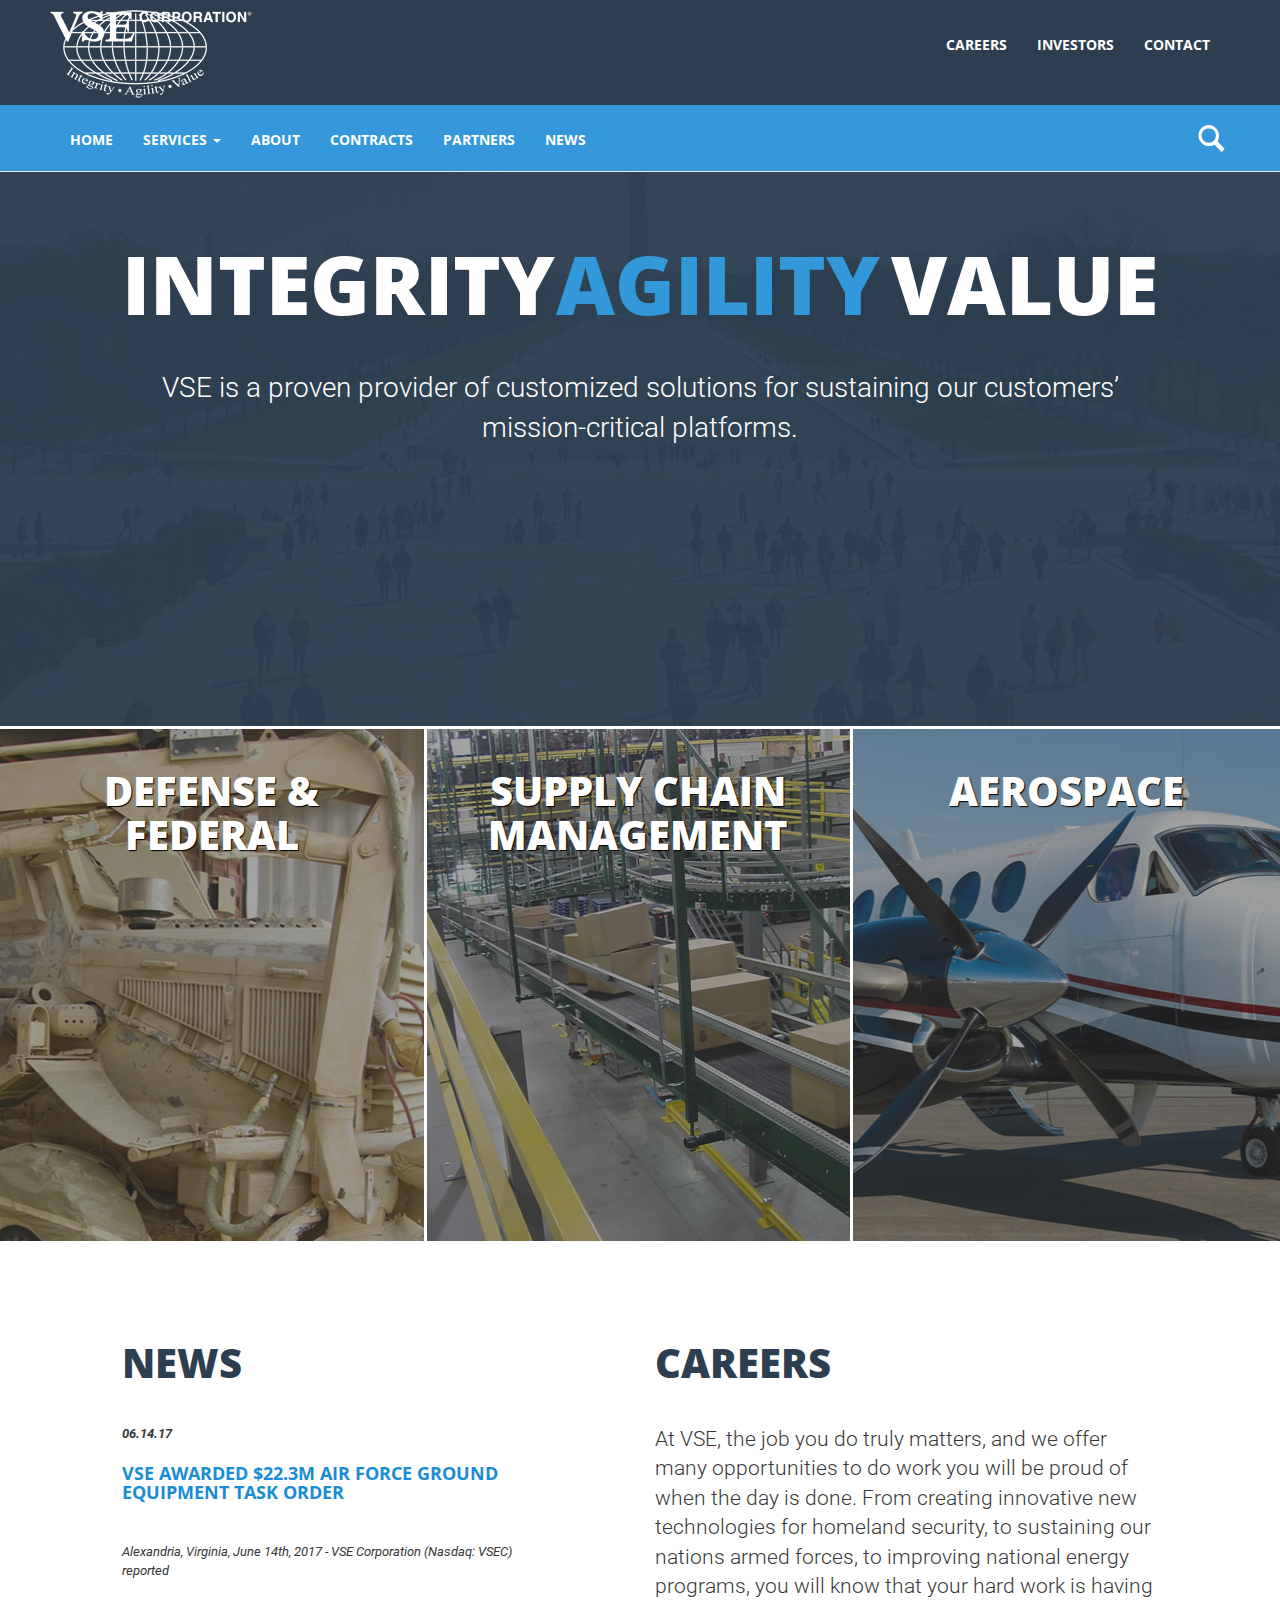
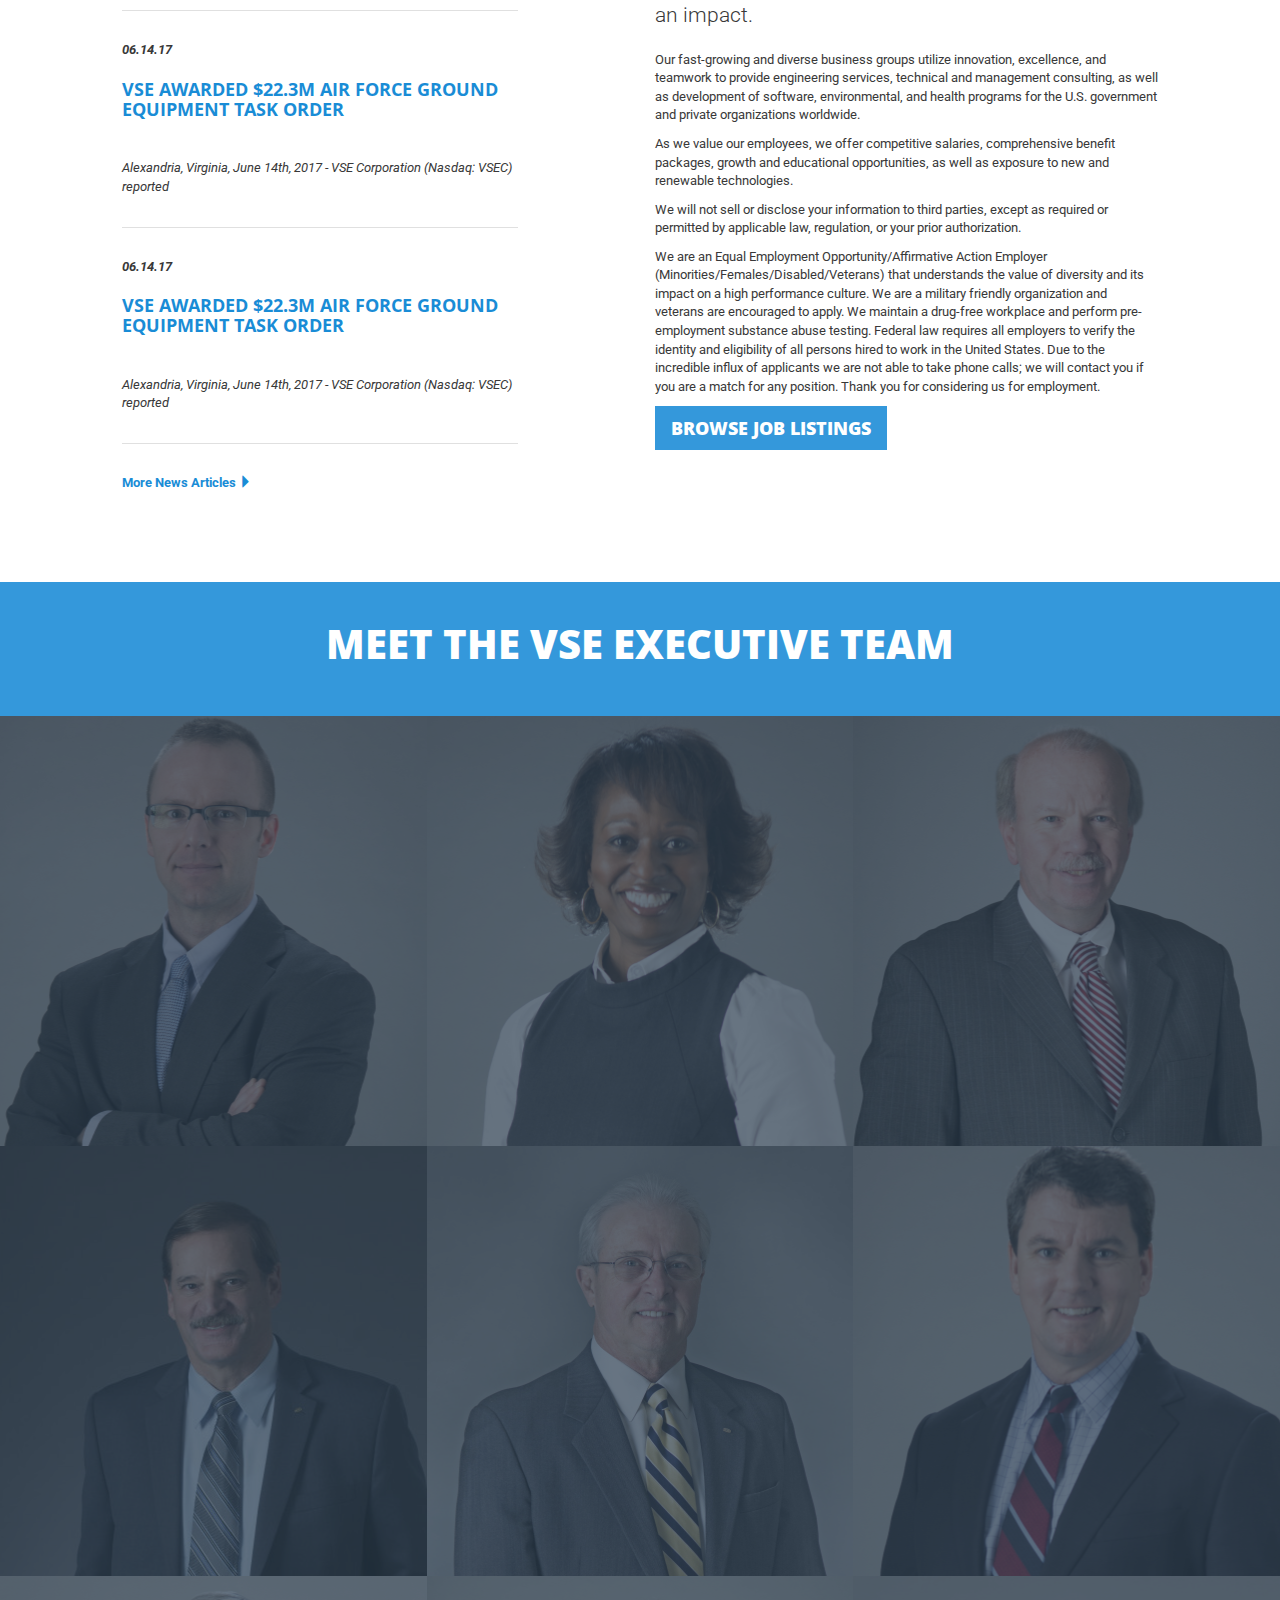
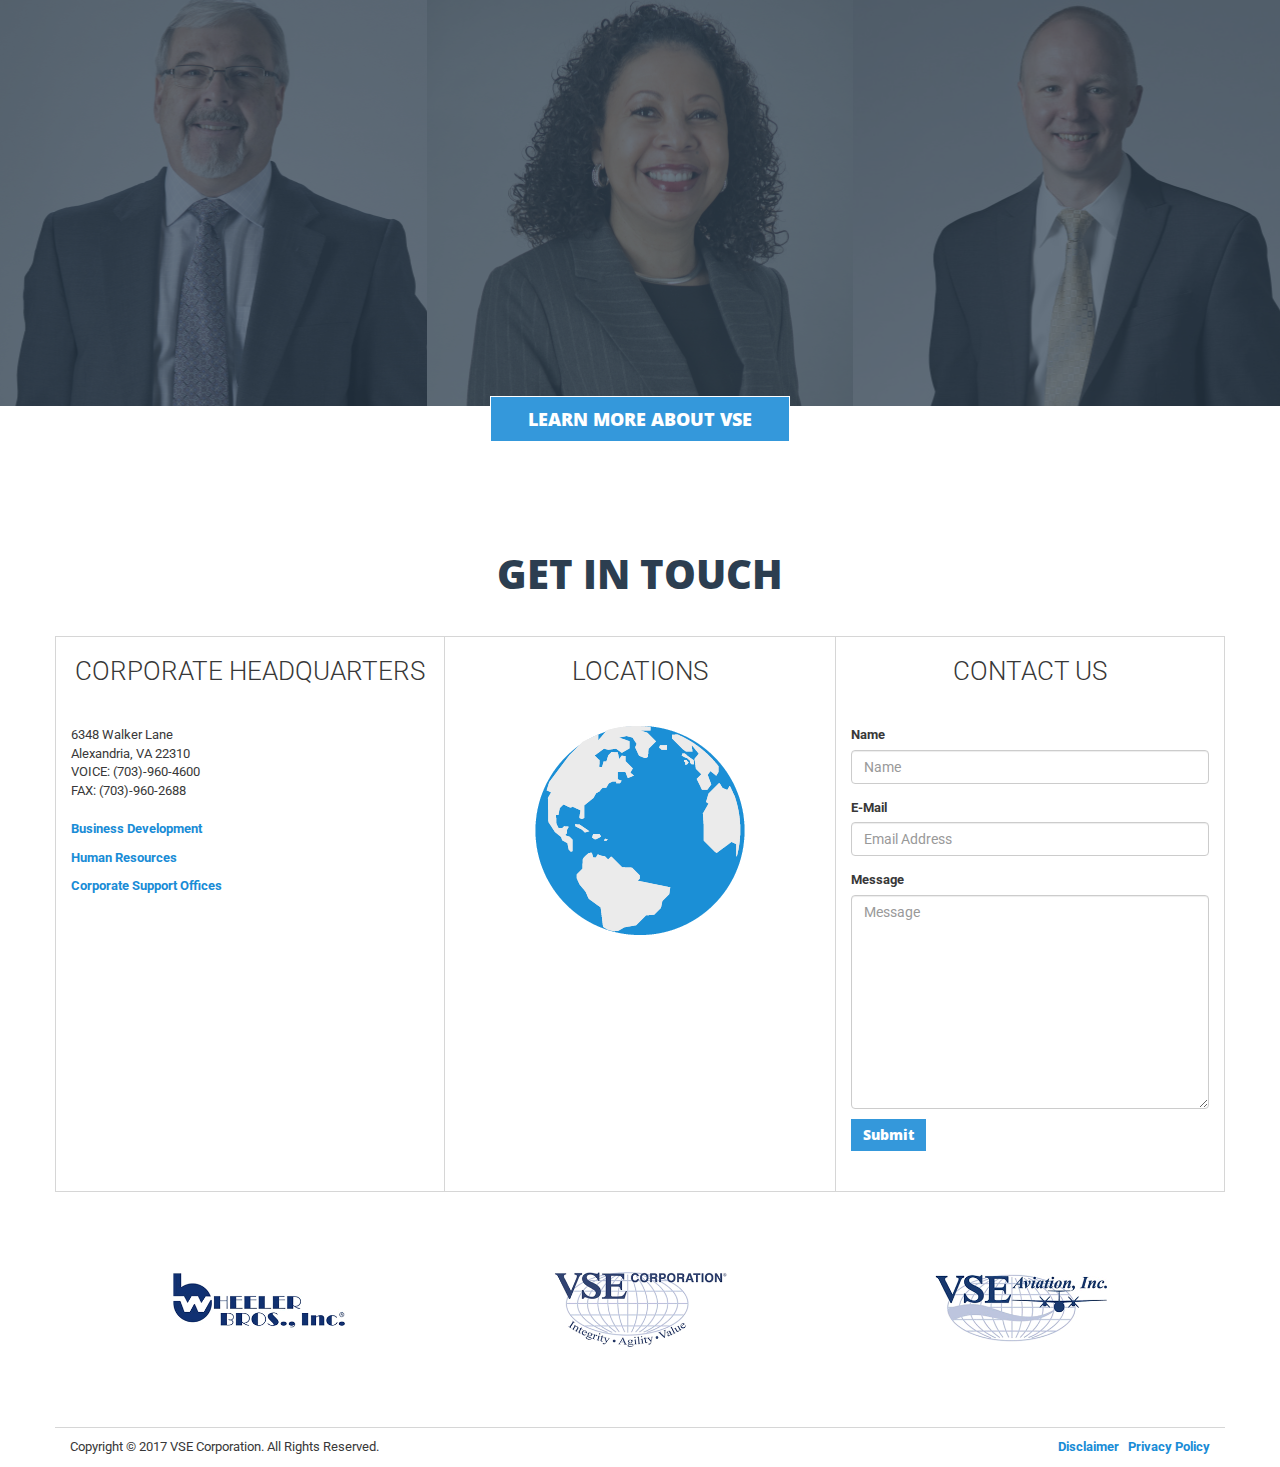
==== index.html @ 7068116d "initial commit" ====
<!DOCTYPE html>
<html lang="en">
<head>
<meta charset="utf-8">
<meta http-equiv="X-UA-Compatible" content="IE=edge">
<meta name="viewport" content="width=device-width, initial-scale=1">
<title>VSEcorp.com</title>
<link href="https://fonts.googleapis.com/css?family=Open+Sans:700,800|Roboto:300,400,400i,700" rel="stylesheet">

<!-- Bootstrap -->
<link rel="stylesheet" href="css/bootstrap.css">

<link rel="stylesheet" href="css/styles.css">
<link rel="stylesheet" href="css/cssanimate.css">
<!-- HTML5 shim and Respond.js for IE8 support of HTML5 elements and media queries -->
<!-- WARNING: Respond.js doesn't work if you view the page via file:// -->
<!--[if lt IE 9]>
      <script src="https://oss.maxcdn.com/html5shiv/3.7.2/html5shiv.min.js"></script>
      <script src="https://oss.maxcdn.com/respond/1.4.2/respond.min.js"></script>
    <![endif]-->
</head>
<body>
<!-- Fixed navbar -->
<nav class="navbar navbar-default navbar-fixed-top">
	<div class="container-fluid">
		
		<div class="navbar-header">
			<h1 class="hidden-sm hidden-md hidden-lg">VSE Corporation</h1>
			<button type="button" class="navbar-toggle collapsed" data-toggle="collapse" data-target="#navbar" aria-expanded="false" aria-controls="navbar"> <span class="sr-only">Toggle navigation</span> <span class="icon-bar"></span> <span class="icon-bar"></span> <span class="icon-bar"></span> </button>
		</div>
		
		<div id="navbar" class="navbar-collapse collapse">
			<div id="secondaryNav" class="hidden-xs">
				<a class="navbar-brand" href="#"><img src="images/vse-logo.png" alt="VSE"></a>
				<ul class="nav navbar-nav navbar-right">
					<li><a class="smoothScroll" href="#Careers">Careers</a></li>
					<li><a target="_blank" href="https://ir.vsecorp.com/">Investors</a></li>
					<li><a class="smoothScroll" href="#contactus">Contact</a></li>
				</ul>
			</div>
			<div id="mainNav">
				<div id="mainNavbar">
					<ul class="nav navbar-nav">
						<li class="active"><a href="index.html">Home</a></li>
						<li class="dropdown">
							<a href="#/" class="dropdown-toggle" data-toggle="dropdown" role="button" aria-haspopup="true" aria-expanded="false">Services 
							<span class="caret"></span></a>
							<ul class="dropdown-menu">
								<li><a href="defense-federal.html">Defense &amp; Federal</a></li>
								<li><a href="supply-chain-management.html">Supply Chain Management</a></li>
								<li><a href="aerospace.html">Aerospace</a></li>								
							</ul>
						</li>
						<li><a href="about.html">About</a></li>
						<li><a href="contracts.html">Contracts</a></li>
						<li><a href="partners.html">Partners</a></li>
						<li><a href="news.html">News</a></li>
						<li class="hidden-sm hidden-md hidden-lg"><a class="smoothScroll" href="#Careers">Careers</a></li>
						<li class="hidden-sm hidden-md hidden-lg"><a target="_blank" href="https://ir.vsecorp.com/">Investors</a></li>
						<li class="hidden-sm hidden-md hidden-lg"><a class="smoothScroll" href="#contactus">Contact</a></li>
					</ul>
					<div id="searchbox" class="searchContainer">						
						<form action="#" class="searchbox">
							<input id="tipue_search_input" autocomplete="off" type="search" placeholder="Search..." name="q" class="searchbox-input" onkeyup="buttonUp();" required>
							<input type="submit" class="searchbox-submit" value="GO">
							<span class="searchbox-icon">GO</span>
						</form>

					</div>
				</div>
			</div>
			
		</div>
		<!--/.nav-collapse --> 
	</div>
</nav>

<!-- HEADER -->
<header>
	<div class="jumbotron">
		<div class="container">
			<div class="row">
				<div class="col-xs-12">
					<h2 class="text-center">INTEGRITY <span>AGILITY</span> VALUE</h2>
					<p class="text-center">VSE is a proven provider of customized solutions for sustaining our customers&rsquo; mission-critical platforms.</p>
					<p>&nbsp;</p>					
					<video autoplay loop muted poster="images/site-bg-1.jpg" id="videoBackground">
						<source src="media/adobestock_113051440_video_hd_preview.mp4" type="video/mp4">
					</video>

				</div>
			</div>
		</div>
	</div>
	
</header>
<!-- / HEADER --> 

<!--  SECTION-1 -->
<div class="container-fluid" id="section-Services">
	<div class="row">
		<div class="col-md-4 servicesBox" id="box-FSG">
			<h3>Defense &amp; <br>Federal</h3>
			<p>Our Federal Services Group provides refurbishment services to extend and enhance the life of existing vehicles and equipment, fleet-wide ship and aircraft sustainment and maintenance, and other technical, management, engineering, logistics and foreign military sales services to the U.S. Navy and Marine Corps, U.S. Army and Army Reserve, U.S. Air Force, and other customers. Our subsidiaries, Akimeka LLC and Energetics Incorporated provide IT and management consulting services to Federal Civilian Agencies, such as the National Institutes of Health, Veterans Administration and the Department of Energy. </p>
			<p><a href="#">Defense &amp; Federal <span class="glyphicon glyphicon-triangle-right"></span></a></p>
		</div>
		<div class="col-md-4 servicesBox" id="box-SCM">
			<h3>Supply Chain <br>Management</h3>
			<p>Wheeler Bros., Inc. is a supply chain management company specializing in the design and distribution of fleet vehicle maintenance and defense components. WBI has distributed high quality vehicle parts to the U.S. Postal Service (USPS) and the Department of Defense for over 50 years. WBI's core expertise lies in sourcing, design, warehousing, tracking vehicle parts, as well as reverse engineering parts that are no longer supported by the original manufacturers. Wheeler Bros., Inc. is headquartered in Somerset, PA.</p>
			<p><a href="#">Supply Chain Management Services <span class="glyphicon glyphicon-triangle-right"></span></a></p>
		</div>
		<div class="col-md-4 servicesBox" id="box-Aero">
			<h3>Aerospace</h3>
			<p>VSE Aviation, Inc. specializes in maintenance, repair and overhaul (MRO) services and parts supply for corporate and regional jet aircraft engines and engine accessories.   Consisting of Prime Turbines (including both U.S. and Germany-based operations), CT Aerospace, Kansas Aviation and Air Parts &amp; Supply Co. (APSCO), the VSE Aviation companies expand VSE’s supply chain management and MRO capabilities to federal and commercial aviation markets.</p>
			<p><a href="#">Aerospace Services <span class="glyphicon glyphicon-triangle-right"></span></a></p>
		</div>
	</div>
</div>

<!--  /SECTION-1 -->

<!--  SECTION-2 -->
<div class="container-fluid" id="section-News">
	<div class="row">
		<div class="col-md-4 col-md-offset-1">
			<h2>News</h2>
			<article>
				<p><time>06.14.17</time></p>				
				<h4><a href="#">VSE Awarded $22.3M Air Force Ground Equipment Task Order</a></h4>
				<p>Alexandria, Virginia, June 14th, 2017 - VSE Corporation (Nasdaq: VSEC) reported</p>
			</article>
			<article>
				<p><time>06.14.17</time></p>				
				<h4><a href="#">VSE Awarded $22.3M Air Force Ground Equipment Task Order</a></h4>
				<p>Alexandria, Virginia, June 14th, 2017 - VSE Corporation (Nasdaq: VSEC) reported</p>
			</article>
			<article>
				<p><time>06.14.17</time></p>				
				<h4><a href="#">VSE Awarded $22.3M Air Force Ground Equipment Task Order</a></h4>
				<p>Alexandria, Virginia, June 14th, 2017 - VSE Corporation (Nasdaq: VSEC) reported</p>
			</article>
			<p><a href="">More News Articles <span class="glyphicon glyphicon-triangle-right"></span></a></p>
			
		</div>
		<div id="Careers" class="col-md-5 col-md-offset-1">
			<h2>Careers</h2>
			<p class="lead">At VSE, the job you do truly matters, and we offer many opportunities to do work you will be proud of when the day is done. From creating innovative new technologies for homeland security, to sustaining our nations armed forces, to improving national energy programs, you will know that your hard work is having an impact.</p>
			<p>Our fast-growing and diverse business groups utilize innovation, excellence, and teamwork to provide engineering services, technical and management consulting, as well as development of software, environmental, and health programs for the U.S. government and private organizations worldwide.</p>
			<p>As we value our employees, we offer competitive salaries, comprehensive benefit packages, growth and educational opportunities, as well as exposure to new and renewable technologies.</p>
			<p>We will not sell or disclose your information to third parties, except as required or permitted by applicable law, regulation, or your prior authorization.</p>
			<p>We are an Equal Employment Opportunity/Affirmative Action Employer (Minorities/Females/Disabled/Veterans) that understands the value of diversity and its impact on a high performance culture. We are a military friendly organization and veterans are encouraged to apply. We maintain a drug-free workplace and perform pre-employment substance abuse testing. Federal law requires all employers to verify the identity and eligibility of all persons hired to work in the United States. Due to the incredible influx of applicants we are not able to take phone calls; we will contact you if you are a match for any position. Thank you for considering us for employment.</p>
			<p><a href="https://vsecorp.hua.hrsmart.com/hr/ats/JobSearch/viewAll" target="_blank" class="btn btn-primary btn-lg">BROWSE JOB LISTINGS</a></p>
		</div>
	</div>
</div>
<!--  /SECTION-2 -->

<!--  SECTION-3 -->
<div id="section-Exec">
	<div class="row">
		<div class="col-xs-12">
			<h2>Meet the VSE Executive Team</h2>
		</div>
	</div>
	
	<div class="row no-gutters">
		<div class="col-sm-4 execBios" id="Wheeler">
			<div class="bioBlurb">
				<h3><a href="#" data-toggle="modal" data-target="#WheelerBio">Chad Wheeler <span class="glyphicon glyphicon-link" aria-hidden="true"></span></a></h3>
				<h4><a href="#" data-toggle="modal" data-target="#WheelerBio">President and COO, Wheeler Bros., Inc.</a></h4>
			</div>
		</div>
		<div class="col-sm-4 execBios" id="Douglas">
			<div class="bioBlurb">
				<h3><a href="#" data-toggle="modal" data-target="#DouglasBio">Crystal Douglas <span class="glyphicon glyphicon-link" aria-hidden="true"></span></a></h3>
				<h4><a href="#" data-toggle="modal" data-target="#DouglasBio">Vice President, Contracts and Procurement</a></h4>
			</div>
		</div>
		<div class="col-sm-4 execBios" id="Loftus">
			<div class="bioBlurb">
				<h3><a href="#" data-toggle="modal" data-target="#LoftusBio">Thomas Loftus <span class="glyphicon glyphicon-link" aria-hidden="true"></span></a></h3>
				<h4><a href="#" data-toggle="modal" data-target="#LoftusBio">Executive Vice President, CFO</a></h4>
			</div>
		</div>
	</div>
	
	<div class="row no-gutters">
		<div class="col-sm-4 execBios" id="Brown">
			<div class="bioBlurb">
				<h3><a href="#" data-toggle="modal" data-target="#BrownBio">JR Brown <span class="glyphicon glyphicon-link" aria-hidden="true"></span></a></h3>
				<h4><a href="#" data-toggle="modal" data-target="#BrownBio">President<br>Federal Services Group</a></h4>
			</div>
		</div>
		<div class="col-sm-4 execBios" id="Gauthier">
			<div class="bioBlurb">
				<h3><a href="#" data-toggle="modal" data-target="#GauthierBio">Maurice Gauthier <span class="glyphicon glyphicon-link" aria-hidden="true"></span></a></h3>
				<h4><a href="#" data-toggle="modal" data-target="#GauthierBio">CEO, President, COO <br>
				Board of Directors</a></h4>				
			</div>
		</div>
		<div class="col-sm-4 execBios" id="Kiernan">
			<div class="bioBlurb">
				<h3><a href="#" data-toggle="modal" data-target="#KiernanBio">Thomas Kiernan <span class="glyphicon glyphicon-link" aria-hidden="true"></span></a></h3>
				<h4><a href="#" data-toggle="modal" data-target="#KiernanBio">Vice President, General Counsel, <br>
				Corporate Secretary</a></h4>
			</div>
		</div>
	</div>
	
	<div class="row no-gutters">
		<div class="col-sm-4 execBios" id="Goffredi">
			<div class="bioBlurb">
				<h3><a href="#" data-toggle="modal" data-target="#GoffrediBio">Paul Goffredi <span class="glyphicon glyphicon-link" aria-hidden="true"></span></a></h3>
				<h4><a href="#" data-toggle="modal" data-target="#GoffrediBio">President and COO, VSE Aviation, Inc.</a></h4>
			</div>
		</div>
		<div class="col-sm-4 execBios" id="Bailey">
			<div class="bioBlurb">
				<h3><a href="#" data-toggle="modal" data-target="#BaileyBio">Tina Bailey <span class="glyphicon glyphicon-link" aria-hidden="true"></span></a></h3>
				<h4><a href="#" data-toggle="modal" data-target="#BaileyBio">Vice President, Human Resources</a></h4>
			</div>
		</div>
		<div class="col-sm-4 execBios" id="Mullenix">
			<div class="bioBlurb">
				<h3><a href="#" data-toggle="modal" data-target="#MullenixBio">Matthew Mullenix <span class="glyphicon glyphicon-link" aria-hidden="true"></span></a></h3>
				<h4><a href="#" data-toggle="modal" data-target="#MullenixBio">Chief Information Officer</a></h4>
			</div>
		</div>
	</div>
	

				<div class="modal fade" id="GauthierBio" tabindex="-1" role="dialog" aria-labelledby="GauthierBio" aria-hidden="true">
				  <div class="modal-dialog modal-lg">
					<div class="modal-content">
					  <div class="modal-header">
						<button type="button" class="close" data-dismiss="modal" aria-hidden="true">&times;</button>
						<h3>Maurice Gauthier</h3>
						<h4>CEO, President, COO <br>Board of Directors</h4>	
					  </div>
					  <div class="modal-body">
						<div class="pull-right"><img src="images/bios/gauthier-full.jpg" alt="Maurice Gauthier bio photo"></div>
						<p class="">Mr. Gauthier was appointed Chief Executive Officer, President and  Chief Operating Officer of VSE Corporation in April of 2008 and was appointed  to the Board of Directors in February of 2009. &nbsp;Upon retirement from nearly three decades of  naval service, Mr. Gauthier joined VSE in October 1997, as Vice President and  Chief Technology Officer and as our Director of Strategic Planning and Business  Development before joining the Nichols Research Corporation Navy Group as its  President in February, 1999. &nbsp;With the  acquisition of Nichols Research Corporation by Computer Sciences Corporation  (CSC) in 1999, Mr. Gauthier served in multiple roles at CSC, rising to Vice  President and General Manager of CSC’s Navy and Marine Corps Business  Unit.</p>
						<p class="">Mr. Gauthier is a graduate of the U.S. Naval Academy and the Naval  Postgraduate School.&nbsp; He is also a graduate  of the Defense Acquisition University’s Defense Systems Management College as  well as the Advanced Executive Program and the International Marketing Program  of the Kellogg Graduate School of Management at Northwestern University. </p>
						<p class="">He has served on the Boards of the World Affairs Council and the  USO.&nbsp; He is currently serving on the  Board of the National Defense Industrial Association, the Naval Historical  Foundation, and the Yellow Ribbon Fund, where he serves as the Vice Chairman.</p>
						
					  </div>
					  <div class="modal-footer">
						<button type="button" class="btn btn-default" data-dismiss="modal">Close</button>						
					  </div>
					</div>
				  </div>
				</div>
				
				<div class="modal fade" id="WheelerBio" tabindex="-1" role="dialog" aria-labelledby="WheelerBio" aria-hidden="true">
				  <div class="modal-dialog modal-lg">
					<div class="modal-content">
					  <div class="modal-header">
						<button type="button" class="close" data-dismiss="modal" aria-hidden="true">&times;</button>
						<h3>Chad Wheeler </h3>
						<h4>President and COO, Wheeler Bros., Inc.</h4>	
					  </div>
					  <div class="modal-body">
						<div class="pull-right"><img src="images/bios/wheeler-full.jpg" alt="Chad Wheeler bio photo"></div>
						<p>Chad Wheeler was appointed President and COO of Wheeler Bros., Inc., in July 2013. He is involved in the executive management of day-to-day operations, government contract administration, new business development, supply chain initiatives and facilities management. He serves as a member of the operational board for Wheeler Bros., Inc., and has played an active role at WBI since 1991.</p>
						<p>Previously, Mr. Wheeler assumed various roles at WBI, including Senior Vice President of Operations, Senior Vice President of Sales and Marketing, and Marketing and Sales Manager. While serving as Marketing and Sales Manager, Mr. Wheeler coordinated implementation of WBI’s MIP (Managed Inventory Program) which is used at over 275 United States Postal Service Vehicle Maintenance Facilities throughout the country. Mr. Wheeler graduated summa cum laude from Indiana University of Pennsylvania in 1998 with a degree in Marketing.</p>						
					  </div>
					  <div class="modal-footer">
						<button type="button" class="btn btn-default" data-dismiss="modal">Close</button>						
					  </div>
					</div>
				  </div>
				</div>
				
				<div class="modal fade" id="DouglasBio" tabindex="-1" role="dialog" aria-labelledby="DouglasBio" aria-hidden="true">
				  <div class="modal-dialog modal-lg">
					<div class="modal-content">
					  <div class="modal-header">
						<button type="button" class="close" data-dismiss="modal" aria-hidden="true">&times;</button>
						<h3>Crystal Douglas</h3>
						<h4>Vice President, Contracts and Procurement</h4>	
					  </div>
					  <div class="modal-body">
						<div class="pull-right"><img src="images/bios/douglas-full.jpg" alt="Crystal Douglas bio photo"></div>
						<p>Crystal Douglas was appointed Vice President of Contracts on December 1, 2008 and is responsible for the oversight of the contracts and procurement departments for VSE Corporation.</p>
						<p>Prior to joining VSE, Ms. Douglas served as Director of Contracts for CSC’s North American Public Sector, Defense Division (Navy/Marine Corps). Her roles and responsibilities included providing leadership and guidance for the contracts/subcontracts organization of the East/West Coast Navy business operations. Upon joining the CSC staff in 1994, she served as a senior contracts administrator and was subsequently promoted to contracts manager in support of the U.S. Air Force. Prior to assuming her last position at CSC in January 2008, Ms. Douglas was the senior contracts manager. During her tenure at CSC, she spearheaded multi-million dollar contracts and negotiations in all areas of acquisition management. Ms. Douglas was also instrumental in strategizing and executing long standing, excessive debt collection.</p>
						<p>Ms. Douglas attended George Mason University and graduated in 1986 with a BS in Public Administration. Upon graduation she was hired as a contracts administrator for Dynamic Concepts (Washington, DC); and from 1988-1994 she worked for ICF Kaiser International (Fairfax, VA). In 2014, Ms. Douglas received a Procurement and Contracts Management Graduate Certification from the University of Virginia School of Continuing and Professional Studies.</p>
					  </div>
					  <div class="modal-footer">
						<button type="button" class="btn btn-default" data-dismiss="modal">Close</button>						
					  </div>
					</div>
				  </div>
				</div>
				
				<div class="modal fade" id="LoftusBio" tabindex="-1" role="dialog" aria-labelledby="LoftusBio" aria-hidden="true">
				  <div class="modal-dialog modal-lg">
					<div class="modal-content">
					  <div class="modal-header">
						<button type="button" class="close" data-dismiss="modal" aria-hidden="true">&times;</button>
						<h3>Thomas Loftus</h3>
						<h4>Executive Vice President, CFO</h4>	
					  </div>
					  <div class="modal-body">
						<div class="pull-right"><img src="images/bios/loftus-full.jpg" alt="Thomas Loftus bio photo"></div>
						<p>Tom Loftus is the Chief Financial Officer/Principal Accounting Officer of VSE Corporation. He has been in this position since March, 2002. He manages the entire accounting operation for the consolidated corporation. This involves managing the many daily tasks necessary to support the corporation as well as managing the numerous external compliance and audit functions involved in a government contractor that is a public company. Mr. Loftus has been with VSE since 1978 and has held various job descriptions over the years in the Finance and Accounting Department including Comptroller and Corporate Tax Director, a function he continues to perform.</p>
						<p>Mr. Loftus is a licensed CPA in the State of Virginia and has a Master of Business Administration (MBA) from George Washington University. He has nearly three decades of finance and accounting experience. He is a member of the National Society of Tax Professionals and a member of the Maryland Society of Accountants.</p>
					  </div>
					  <div class="modal-footer">
						<button type="button" class="btn btn-default" data-dismiss="modal">Close</button>						
					  </div>
					</div>
				  </div>
				</div>
				
				<div class="modal fade" id="GoffrediBio" tabindex="-1" role="dialog" aria-labelledby="GoffrediBio" aria-hidden="true">
				  <div class="modal-dialog modal-lg">
					<div class="modal-content">
					  <div class="modal-header">
						<button type="button" class="close" data-dismiss="modal" aria-hidden="true">&times;</button>
						<h3>Paul Goffredi</h3>
						<h4>President and COO, VSE Aviation, Inc.</h4>	
					  </div>
					  <div class="modal-body">
						<div class="pull-right"><img src="images/bios/goffredi-full.jpg" alt="Paul Goffredi bio photo"></div>
						<p>Paul Goffredi is the President and COO of VSE Aviation, Inc., which includes Prime Turbines (including both U.S. and Germany-based operations), CT Aerospace, Kansas Aviation and Air Parts &amp; Supply Co. Mr. Goffredi has held leadership positions in the aviation industry for nearly three decades. His focus has been on business development, strategic OEM and major customer relations, supply chain management, engine and material acquisition, and operational excellence and improvement.</p>
						<p>Prior to joining the VSE team, Mr. Goffredi served as Chief Operating Officer for Killick Aerospace, and 13 years with BBA Aviation as Program Director for all Honeywell Engine Programs. Mr. Goffredi received a degree in Business Administration from Mesa State College (Colorado) in 1980 and holds an MBA in Marketing and Finance from The University of St. Thomas (Texas).</p>
					  </div>
					  <div class="modal-footer">
						<button type="button" class="btn btn-default" data-dismiss="modal">Close</button>						
					  </div>
					</div>
				  </div>
				</div>
				
				<div class="modal fade" id="BaileyBio" tabindex="-1" role="dialog" aria-labelledby="BaileyBio" aria-hidden="true">
				  <div class="modal-dialog modal-lg">
					<div class="modal-content">
					  <div class="modal-header">
						<button type="button" class="close" data-dismiss="modal" aria-hidden="true">&times;</button>
						<h3>Tina Bailey</h3>
						<h4>Vice President, Human Resources</h4>	
					  </div>
					  <div class="modal-body">
						<div class="pull-right"><img src="images/bios/bailey-full.jpg" alt="Tina Bailey bio photo"></div>
						<p>Tina Bailey became Vice President of Human Resources at VSE Corporation in 2010. She specializes in addressing employee-related issues and ensuring human resources objectives are aligned with revenue and profit goals. She conducts risk analysis’ to determine both the tangible and intangible implications of enterprise-wide decisions, as well as leading company-wide human resources initiatives to utilize best practices and maintain a competitive advantage on workforce matters.</p>
						<p>Prior to joining the VSE team, Ms. Bailey’s career highlights include serving as a human resources consultant for Aetna Casualty and Surety Company; as well as holding the position of VP of Administration, Director of Human Resources for the Science Application International Corporation (SAIC). Ms. Bailey earned a Masters Degree from Marymount University, Virginia (1997). She also holds a Bachelors Degree from Virginia Commonwealth University, Richmond.</p>
					  </div>
					  <div class="modal-footer">
						<button type="button" class="btn btn-default" data-dismiss="modal">Close</button>						
					  </div>
					</div>
				  </div>
				</div>
				
				<div class="modal fade" id="KiernanBio" tabindex="-1" role="dialog" aria-labelledby="KiernanBio" aria-hidden="true">
				  <div class="modal-dialog modal-lg">
					<div class="modal-content">
					  <div class="modal-header">
						<button type="button" class="close" data-dismiss="modal" aria-hidden="true">&times;</button>
						<h3>Thomas Kiernan</h3>
						<h4>Vice President, General Counsel, Corporate Secretary</h4>	
					  </div>
					  <div class="modal-body">
						<div class="pull-right"><img src="images/bios/kiernan-full.jpg" alt="Thomas Kiernan bio photo"></div>
						<p>Mr. Kiernan, Esq., was appointed Vice President and General Counsel on November 17, 2008, and subsequently appointed Secretary on February 27, 2009. He is the first General Counsel for VSE and is responsible for VSE legal affairs and corporate compliance.</p>
						<p>Prior to joining VSE, Mr. Kiernan served as Vice President, General Counsel, and Secretary for Intelsat General Corporation (2003-2008), a subsidiary of Intelsat, Ltd., serving Government and commercial customers, where he was responsible for managing legal and regulatory compliance and directing the Administration support group, including human resources, security, and contracts. Prior to joining Intelsat General Corporation, Mr. Kiernan served as a member of the Intelsat, Ltd., Office of General Counsel (2000-2003).</p>
						<p>Prior to joining Intelsat, Mr. Kiernan served as corporate counsel for SRA Life Sciences (1994-2000).</p>
						<p>Mr. Kiernan is a graduate of Virginia Tech (B.A., Political Science, 1990) and George Mason University School of Law (J.D., 1994). He is a member of the Virginia State Bar and an active member of the Alexandria, VA community.</p>
					  </div>
					  <div class="modal-footer">
						<button type="button" class="btn btn-default" data-dismiss="modal">Close</button>						
					  </div>
					</div>
				  </div>
				</div>
				
				<div class="modal fade" id="BrownBio" tabindex="-1" role="dialog" aria-labelledby="BrownBio" aria-hidden="true">
				  <div class="modal-dialog modal-lg">
					<div class="modal-content">
					  <div class="modal-header">
						<button type="button" class="close" data-dismiss="modal" aria-hidden="true">&times;</button>
						<h3>JR Brown</h3>
						<h4>President, Federal Services Group</h4>	
					  </div>
					  <div class="modal-body">
						<div class="pull-right"><img src="images/bios/brown-full.jpg" alt="JR Brown bio photo"></div>
						<p>Joseph "JR" Brown is the President of the Federal Services Group, which includes VSE’s Global Maritime Services, Global Land Service, Energetics Incorporated, and Akimeka, LLC. Mr. Brown brings over 20 years of experience as a program and business unit manager at VSE. Mr. Brown’s team specializes in refurbishment services to extend and enhance the life of existing vehicles and equipment, fleet-wide ship and aircraft support, aircraft sustainment and maintenance, foreign military sales and other technical, management, engineering, logistics, maintenance, configuration management, prototyping, technology, field support services, and IT, energy and management consulting services to the U.S. Navy and Marine Corps, U.S. Army and Army Reserve, U.S. Air Force, and other U.S. civilian agencies and foreign military customers.</p>
						<p>Mr. Brown is a recognized and well regarded leader in our foreign military sales support of the U.S. Navy, managing many of our successful ship transfers and related support services. Prior to joining VSE in 1996, Mr. Brown served 20 years active duty in the U.S. Navy. He earned a Bachelor of Business Administration from University of Maryland University College and an Associate of Science in Mechanical Engineering from the University of Tennessee at Knoxville.</p>
					  </div>
					  <div class="modal-footer">
						<button type="button" class="btn btn-default" data-dismiss="modal">Close</button>						
					  </div>
					</div>
				  </div>
				</div>
				
				<div class="modal fade" id="MullenixBio" tabindex="-1" role="dialog" aria-labelledby="MullenixBio" aria-hidden="true">
				  <div class="modal-dialog modal-lg">
					<div class="modal-content">
					  <div class="modal-header">
						<button type="button" class="close" data-dismiss="modal" aria-hidden="true">&times;</button>
						<h3>Matthew Mullenix</h3>
						<h4>Chief Information Officer</h4>	
					  </div>
					  <div class="modal-body">
						<div class="pull-right"><img src="images/bios/mullenix-full.jpg" alt="Matthew Mullenix bio photo"></div>
						<p>Matthew "Matt" Mullenix was appointed VSE’s Chief Information Officer (CIO) in August 2015 and is responsible for leading VSE’s corporate-wide technology strategy and IT operations management. Mr. Mullenix also serves as the CIO for VSE subsidiary, Akimeka, LLC, and is the Managing Director for the VSE Information Technology Services Department.</p>
						<p>Prior to joining Akimeka in 2005, Mr. Mullenix worked in the System Engineers group at the Maui High Performance Computing Center. His IT background includes extensive experience in Networking, Storage, Server, Visualization, and High Performance Computing (HPC) technologies. Mr. Mullenix is a graduate of Devry University, and holds a Bachelor of Science in Technical Management.</p>
					  </div>
					  <div class="modal-footer">
						<button type="button" class="btn btn-default" data-dismiss="modal">Close</button>						
					  </div>
					</div>
				  </div>
				</div>

	<a href="" class="btn btn-primary btn-lg btnLearnMore">LEARN MORE ABOUT VSE</a>	
</div>
<!--  /SECTION-3 -->

<!-- FOOTER -->
<div class="container" id="contactus">
	<div class="row">
		<div class="col-xs-12">
			<h2 class="text-center">Get In Touch</h2>
		</div>
	</div>
	
	<div class="row" id="contactWrap">
		<div class="col-sm-4">
			<h3 class="text-center">Corporate Headquarters</h3>
			<address>
			6348 Walker Lane<br>
			Alexandria, VA 22310<br>
			VOICE: (703)-960-4600<br>
			FAX: (703)-960-2688<br>
			</address>
			<p><a href="#/" id="bizDevLink">Business Development</a></p>
			<p><a href="#/" id="hrLink">Human Resources</a></p>
			<p><a href="#/" id="csoLink">Corporate Support Offices</a></p>
			
		</div>
		<div class="col-sm-4">
			<div id="location">
				<h3 class="text-center">Locations</h3>
				<p class="text-center">
					<a href="#/" id="locationsLink"><img src="images/earth_bg.png"></a></p>
			</div>
			<!--
			<div id="humanResources" class="contactInfo">
				<h4>Human Resources</h4>
				<p><em>Including employment verification</em><br>
				Information: 703-329-4353<br>
				Toll-free: 1-888-873-8972</p>
			</div>
			<div id="corpSupportOffice" class="contactInfo">
				<h4>Executive Vice President, Chief Financial Officer</h4>
				<p>Thomas R. Loftus: 703-329-4263</p>

				<h4>Vice President, Contracts and Procurement</h4>
				<p>Crystal Douglas: 703-329-4717</p>

				<h4>Vice President, Facilities Management </h4>
				<p>H. Eugene Hosier: 703-329-4246</p>

				<h4>Vice President, General Counsel, and Corporate Secretary </h4>
				<p>Thomas M. Kiernan: 703-329-4721</p>

				<h4>Vice President, Health, Environmental, and Safety</h4>
				<p>Robert W. Rouzer: 703-329-3240</p>

				<h4>Vice President, Quality Systems Management </h4>
				<p>Robert W. Rouzer: 703-329-3240</p>

				<h4>Chief Information Officer</h4>
				<p>Matthew Mullenix: 703-329-2646</p>

				<h4>Investor Relations</h4>
				<p>Christine Kaineg: 703-329-3263</p>

				<h4>Security Officer</h4>
				<p>Paul W. Duncan: 703-329-4241</p>
				
			</div>
			-->
		</div>
		<div class="col-sm-4">
			<h3 class="text-center">Contact Us</h3>

			
			<form role="form" class="jotform-form" action="https://submit.jotform.us/submit/73235979142160/" method="post" name="form_73235979142160" id="73235979142160" accept-charset="utf-8">
			<input type="hidden" name="formID" value="73235979142160" />
				<div class="form-group jf-required" data-type="control_textbox" id="id_8">
					<label id="label_8" for="input_8">Name</label>
					<div id="cid_8" class="form-input-wide jf-required">
						<input type="text" id="input_8" name="q8_fullName" data-type="input-textbox" class="form-control form-textbox validate[required]" size="25" value="" placeholder="Name" data-component="textbox" required="" />
					</div>
					
				</div>
				
				<div class="form-group jf-required" data-type="control_email" id="id_7">
					<label id="label_7" for="input_7">E-Mail</label>
					<div id="cid_7" class="form-input-wide jf-required">
						<input type="email" id="input_7" name="q7_email" class="form-control form-textbox validate[required, Email]" size="25" value="" placeholder="Email Address" data-component="email" required="" />
					</div>
				</div>
				
				<div class="form-groupne jf-required"" data-type="control_textarea" id="id_4">
					<label id="label_4" for="input_4">Message</label>
					<div id="cid_4" class="form-input-wide jf-required">
						<textarea id="input_4" class="form-control form-textarea validate[required]" name="q4_message4" cols="100" rows="10" data-component="textarea" placeholder="Message" required=""></textarea>
					</div>
				</div>
				
				<!-- <button type="submit" id="feedbackSubmit" class="btn btn-primary btn-md" style=" margin-top: 10px;"> Submit</button> -->
				<button id="input_2" type="submit" class="form-submit-button form-submit-button-none btn btn-primary btn-md" data-component="button" style=" margin-top: 10px;">Submit</button>
				
				<div style="display:none">Should be Empty:<input type="text" name="website" value="" /></div>
			</form>			

			<!-- END CONTACT FORM --> 
		</div>
	</div>
	<div class="row logos">
		<div class="col-sm-4"><img src="images/wheeler-bros-logo.png" alt="Wheeler Bros., Inc. Logo"></div>
		<div class="col-sm-4"><img src="images/vse-logo-blue.png" alt="VSE logo"></div>
		<div class="col-sm-4"><img src="images/vse-aviation-logo.png" alt="VSE Aviation logo"></div>
	</div>
	
</div>

<div id="BizDevWrapper" class="sidenav">
  
  <button type="button" class="close">&times;</button>
	<div id="bizDev" class="contactInfo">
		<h3>Business Development</h3>
		<h4>Director of Marketing and Business Development</h4>
		<p>Dana Katalinas: 703-329-4237</p>
		<h4>Small Business Partnership</h4>
		<p>Christine Kaineg: 703-329-3263</p>
		<h4>Wheeler Bros., Inc.</h4>				
		<p>Dee Kiel: 800-842-7285</p>
		<h4>Federal Services Group </h4>
		<p>Jim Coritz: 703-329-4340<br>	Don Babcock: 703-329-4254</p>
		<h4>Energetics Incorporated </h4>
		<p>Tom Perrot: 410-423-6557</p>				
		<h4>Akimeka</h4>
		<p>Scott Gabriel: 407-475-3806 | Cell: 321-662-0502</p>
	</div>
</div>
<div id="HRWrapper" class="sidenav">
  
  <button type="button" class="close">&times;</button>
	<div id="HRPanel" class="contactInfo">
		<h3>Human Resources</h3>
		<p><em>Including employment verification</em></p>
		<p>Information: 703-329-4353<br>
		Toll-free: 1-888-873-8972</p>
	</div>
</div>

<div id="CSOWrapper" class="sidenav">
  
  <button type="button" class="close">&times;</button>
	<div id="CSOPanel" class="contactInfo">
		<h3>Corporate Support Offices</h3>
		<h4>Executive Vice President, Chief Financial Officer </h4>
		<p>Thomas R. Loftus: 703-329-4263

		<h4>Vice President, Contracts and Procurement</h4>
		<p>Crystal Douglas: 703-329-4717</p>

		<h4>Vice President, Facilities Management </h4>
		<p>H. Eugene Hosier: 703-329-4246</p>

		<h4>Vice President, General Counsel, and Corporate Secretary </h4>
		<p>Thomas M. Kiernan: 703-329-4721</p>

		<h4>Vice President, Health, Environmental, and Safety</h4>
		<p>Robert W. Rouzer: 703-329-3240</p>

		<h4>Vice President, Quality Systems Management </h4>
		<p>Robert W. Rouzer: 703-329-3240</p>

		<h4>Chief Information Officer</h4>
		<p>Matthew Mullenix: 703-329-2646</p>

		<h4>Investor Relations</h4>
		<p>Christine Kaineg: 703-329-3263</p>

		<h4>Security Officer</h4>
		<p>Paul W. Duncan: 703-329-4241</p>
	</div>
</div>

<div id="LocationsWrapper" class="sidenav">
	<button type="button" class="close">&times;</button>
	<div id="LocationsPanel" class="contactInfo">
		<h4>VSE Corporation Headquarters</h4>
		<p>6348 Walker Lane<br>
		Alexandria, VA 22310<br>
		Phone: (703) 960-4600<br>
		Toll-free: 1-800-455-4873<br>
		Fax: (703) 960-2688</p>
		
		<h4>Arkansas Field Offices</h4>
		<p>35 Globe Avenue<br>
		Texarkana, AR 71854<br>
		Phone:&nbsp; (870) 779-8372<br>
		Fax:&nbsp; (870) 779-0322 </p>
		
		<p>41 Globe Avenue<br>
		Texarkana, AR 71854<br>
		Phone: (870) 779-8372<br>
		Fax: (870) 779-0322 </p>
		
		<h4>California Field Offices</h4>
		
		<p>3580 Jasper Rd.<br>
		Barstow Ca. 92311<br>
		Phone: (760) 520-5806</p>
		
		<p>1065 Bay Boulevard (suite A-C)<br>
		Chula Vista, CA 91911<br>
		Phone: (619) 421-4957<br>
		Fax: (619) 397-0235</p>
		
		<h4>Florida Field Offices</h4>
		
		<p>Akimeka LLC<br>
		901 N. Lake Destiny Dr., Ste. 151<br>
		Maitland FL, 32751<br>
		Phone: (407) 875-2457<br>
		Fax: (407) 875-3640<br>
		<a href="http://www.akimeka.com/" target="_blank">http://www.akimeka.com</a></p>
		
		<p>Air Parts &amp; Supply Company (APSCO)<br>
		12840 Southwest 84th Avenue Road, <br>
		Miami, FL 33156<br>
		Phone: (305)  235-5401<br>
		<a href="http://www.apscomiami.com/" target="_blank">http://www.apscomiami.com/</a></p>
		
		<h4>Georgia Field Office</h4>
		
		<p>2314 Sullivan, Suite 120<br>
			College Park, GA 30337<br>
			Phone: (404) 763-4500</p>
			
		<h4>Germany Field Office</h4>
			<p>Prime Turbines<br />
			Hechtenkaute 16<br>
			55257 Budenheim, Germany<br>
			Phone: +49 6139 293 78 96 </p>
			
		<h4>Guam Field Office</h4>
			<p>Box 4337<br>
			Yigo, Guam 96929<br>
			Phone: (671) 366-6553<br>
			Fax: (671) 3366-6562 </p>
			
		<h4>Hawaii Field Offices</h4>
			<p>Akimeka LLC Headquarters<br>
			1305 N. Holopono St., Ste. 3<br>
			Kihei, HI 96753<br>
			Phone: (808) 442-7100<br>
			Fax: (808) 442-7140 </p>

		<h4>Kansas Field Office</h4>
			<p>Kansas Aviation<br>
			401 Freedom Drive<br>
			Independence Municipal Airport<br>
			Independence, Kansas &nbsp; 67301 <br>
			Phone: 620 331-7716 </p>
			
		<h4>Maryland Field Office</h4>
			<p>Energetics Incorporated Headquarters<br>
			7067 Columbia Gateway Drive, Suite 200<br>
			Columbia, MD 21046<br>
			Phone: (410) 290-0370 <br>
			Fax: (410) 290-0377<br>
			<a target="_blank" href="http://www.energetics.com/">http://www.energetics.com/</a> </p>
			
		<h4>Massachusetts Field Office</h4>
			<p>Prime Turbines (Hyannis)<br>
			630 Barnstable Road<br>
			Hyannis, MA 02601<br>
			Phone: (800) 282-4744 </p>
			
		<h4>Michigan Field Office</h4>
		<p>33472 Sterling Ponds Blvd<br>
			Sterling Heights, MI 48312<br>
			Phone: (586) 446-3200<br>
			Fax: (586) 795-9770</p>

		<h4>New York Field Offices</h4>
			<p>Energetics Incorporated<br>
			3 Kirkland Avenue, Suite 102<br>
			Clinton, NY  13323 </p>
			
		<h4>Pennsylvania Field Offices</h4>
			<p>Wheeler Bros.,  Inc. Headquarters<br>
			384 Drum Avenue<br>
			Somerset, PA 15501-3400 <br>
			Phone: (800) 458-0161<br>
			Phone: (814) 443-7000 <br>
			Fax: (814) 443-7100<br>
			<a target="_blank" href="http://www.teamwbi.com/">http://www.teamwbi.com</a><br>
			<a target="_blank" href="http://www.wheelerfleet.com/">http://www.wheelerfleet.com</a></p>
			
		<p>4196 Philadelphia Avenue<br>
			Chambersburg, PA 17202<br>
			Phone: (717) 263-0300<br>
			Fax: (717) 263-0318 </p>
			
		<p>Prime Turbines (Pittsburgh)<br>
			485 Airport Road<br>
			Butler, PA 16002<br>
			Phone: (724) 586-0124 </p>
			
		<h4>South Carolina Field Office</h4>
			<p>VSE Corporation<br>
			c/o Detyens Shipyards, Inc.<br>
			1670 Drydock Ave., Bldg 195<br>
			N. Charleston, SC 29405<br>
			Phone: (843) 202-2514 </p>

		<h4>Texas Field Offices</h4>
			<p>303 Union Pacific Blvd<br />
			Laredo, TX 78045</p>

		<p>Akimeka LLC<br>
			8610 Broadway, Ste. 250<br>
			San Antonio, TX 78217<br>
			Phone: (210) 824-8477<br>
			Fax: (210) 824-8366 </p>
			
		<p>CT Aerospace<br>
			1615 Diplomat Dr.<br>
			Suite 120<br>
			Carrollton, TX 75006<br>
			Phone: 972-241-1071<br>
			<a target="_blank" href="http://www.ctaerospace.com/">http://www.ctaerospace.com/</a> </p>
			
		<p> Prime Turbines (Dallas/Headquarters)<br>
			1615 Diplomat Drive Suite 120<br>
			Carrollton, TX 75006<br>
			Phone: (972) 406-2100<br>
			<a target="_blank" href="http://www.primeturbines.com">http://www.primeturbines.com</a> </p>
			
		<p> Ultra Seating Company<br>
			602B Fountain Pkwy<br>
			Grand Prairie, TX 75050<br>
			Phone: (800) 786-2035<br>
			Fax: (817) 545-4145<br/>
			<a target="_blank" href="http://www.ultraseating.com">http://www.ultraseating.com</a> </p>
			
		<h4>Virginia Field Offices</h4>
			<p>500 Woodlake Drive, Suite One<br>
			Chesapeake, VA 23320<br>
			Phone: (757) 523-7200<br>
			Fax: (757) 523-7210<br></p>
			
		<p> Akimeka LLC<br>
			6348 Walker Lane<br>
			Alexandria, VA 22310<br>
			Phone: (703) 960-4600<br>
			Fax: (703) 960-2688<br>
		</p>

		<p> Ladysmith  Center of Excellence<br>
			17253 Center Drive<br>
			Ruther Glen, VA 22546 <br>
			Phone: (804) 448-4396<br>
			Fax: (804) 448-4980<br>
			</p>
		<p>AAV:	Ladysmith Maintenance Facility<br>
			18259 Green Road<br>
			Ruther Glen, VA 22546<br>
			Phone: (804) 448-3439<br>
			Fax: (804) 448-3965<br>	
		</p>

		<h4>Washington, DC Field Office</h4><p>
			Energetics Incorportated<br>
			901 D Street SW, Suite 100<br>
			Washington, DC 20024<br>
			Phone: (202) 479-2748<br>
			Fax: (202) 479-0154 </p>
	
	</div>
</div>


	
<footer>
	<div class="container">
		<div class="row">
			<div class="col-md-8">
				<p>Copyright &copy; 2017 VSE Corporation. All Rights Reserved.</p>
			</div>
			<div class="col-md-4">
				<p class="pull-right"><a href="privacy.html">Disclaimer &nbsp; Privacy Policy</a></p>
			</div>
		</div>
	</div>
</footer>
<!-- / FOOTER --> 
<!-- jQuery (necessary for Bootstrap's JavaScript plugins) --> 
<script src="js/jquery-1.11.3.min.js"></script> 
<!-- Include all compiled plugins (below), or include individual files as needed --> 
<script src="js/bootstrap.js"></script>
<script src="js/jquery-ui-1.12.1.custom/jquery-ui.min.js"></script> 
<script src="js/custom.js"></script>
</body>
</html>
---- css/styles.css ----
body{padding-top:171px;font-family: 'Roboto', sans-serif;font-size:13px;color:#383838;}

/*
font-family: 'Open Sans', sans-serif;
font-family: 'Roboto', sans-serif;

family=Open+Sans:700,800|Roboto:300,400,400i,700

*/

a {color:#198CD6;font-weight:700;}
h1, h2, h3, h4, h5 {font-family: 'Open Sans', sans-serif;font-weight:800;text-transform:uppercase;margin:20px 0 40px 0;}
h2 {font-size:40px;color:#2C3E50;font-weight:800;text-transform:uppercase;}

.btn {font-family: 'Open Sans', sans-serif;font-weight:800;text-transform:upperscase;}
.btn-primary {background-color:#3498db;border-radius:0;border:0;}
.btnLearnMore {position:relative;margin:-10px auto 0 auto; width:300px; display:block;z-index:1;border:1px solid #fff;}
#locationsLink:hover {opacity:0.7;}

.navbar .container-fluid {padding: 0;}
.navbar-default, #navbar {background-color: #2C3E50;}
.navbar-brand {height: 105px;padding: 10px;}
#mainNav {clear: left;background:#3498DB;}
#mainNavbar {max-width: 1170px; margin: 0 auto;text-align: center; display: block;height:66px; padding: 10px 0;position:relative;}
#mainNav .nav {width:72%;}
#searchbox {float:right;width:23%;}
#secondaryNav {max-width: 1170px;margin: 0 auto;}
#secondaryNav .navbar-right {margin:20px 0 10px 0;}
.navbar-default .navbar-nav > li > a, 
.navbar-default .navbar-nav > .active > a, 
.navbar-default .navbar-nav > .active > a:hover, 
.navbar-default .navbar-nav > .active > a:focus {color: #fff;background-color: transparent;font-family: 'Open Sans', sans-serif;font-size:14px;font-weight:700;text-transform:uppercase;}
.navbar-default .navbar-nav > li > a:hover, .navbar-default .navbar-nav > li > a:focus {color:#fff;text-decoration:underline;}
.navbar-default .navbar-collapse, .navbar-default .navbar-form {border:0;}
.navbar-header h1{margin: 0;padding: 5px 0 5px 20px;display: inline-block; color: #fff;text-transform:uppercase;font-size:24px;line-height: 40px;}
/* ####### Search Box ####### */
.searchContainer{position:absolute;	right:0;top:20px;z-index:5;}
.searchbox{	position:relative;min-width:27px;width:0%;height:49px;float:right;overflow:hidden;	
	-webkit-transition: width 0.3s;
	-moz-transition: width 0.3s;
	-ms-transition: width 0.3s;
	-o-transition: width 0.3s;
	transition: width 0.3s;}
.searchbox.searchbox-open { }
.searchbox-input{top:0;	right:0;border:0;outline:0;background:#fff;width:195px;height:27px;margin:0;	padding:0px 0px 0px 20px;font-size:14px;color:#333;	border-radius: 30px;}			
.searchbox-icon,
.searchbox-submit{width:27px;height:27px;display:block;position:absolute;top:0;right:0;padding:0;margin:0;	border:0;outline:0;	text-align:center; cursor:pointer; color:#dcddd8; background:url(../images/search.png) no-repeat right center #233645;text-indent:-9000px;}
.searchbox-open{width:100%;}

header .jumbotron {/*background:url(../images/site-bg-1.jpg) no-repeat 50% 35%;*/color:#fff;min-height:555px;padding-bottom:0;margin-bottom:3px;position:relative;overflow:hidden;}
header .jumbotron h2 {color:#fff;font-size:81px;font-family: 'Open Sans', sans-serif;font-weight:800;position:relative;z-index:4;}
header .jumbotron h2 span {color:#3398DA;margin:0 -10px 0 -20px;}
header .jumbotron p { font-size: 28px; font-weight: 300; padding: 0 20px;position:relative;z-index:4;}

#videoBackground {
    position: absolute;
    top: 50%;
    left:50%;
    min-width: 100%;
    min-height: 100%;
    width: auto;
    height: auto;
    z-index: 1;
    -webkit-transform: translateX(-50%) translateY(-50%);
    transform: translateX(-50%) translateY(-50%);    
}
header .jumbotron::after {content:"";display:block;width:100%;height:600px;background-color:rgba(44,62,80,0.8);position:absolute;top:0;left:0;z-index:3;}

#box-FSG {background:url(../images/fsg-bg.jpg) no-repeat 50% 0 / cover;}
#box-SCM {background:url(../images/supplychain-bg.jpg) no-repeat 50% 0 / cover;}
#box-Aero {background:url(../images/aero-bg.jpg) no-repeat 50% 0 / cover;}

.servicesBox {color:#fff;position:relative;border-right:3px solid #fff;padding:20px;cursor:pointer;font-size:16px;text-shadow:1px 1px 1px #000;position:relative;z-index:1;}
.servicesBox:last-child {border-right:0;}
.servicesBox::before {position:absolute;left:0;top:0;content:""; display:block;width:100%;height:100%;background:rgba(63,63,63,0.48);z-index:1;}
.servicesBox:hover::before {background-color:rgba(63,63,63,0.70);}
.servicesBox h3 {font-size:40px;font-weight:800;text-shadow:1px 1px 1px #000;text-align:center;vertical-align:middle;z-index:2;position:relative;text-transform:uppercase;}
.servicesBox p {display:none;z-index:2;position:relative;}
.servicesBox.overlay:before {position:absolute;left:0;top:0;content:""; display:block;width:100%;height:100%;z-index:1;background-color:rgba(44,62,80,0.89);}
.servicesBox a {font-weight:800px;text-transform:uppercase;}
.servicesBox a:hover {color:#fff;}
.servicesBox .glyphicon {font-size:12px;}
.servicesBox:hover::after {
    content: "\e252";
    display: block;
    position: absolute;
    left: 45%;
    top: -32px;
    width: 50px;
    height: 50px;
    font-size: 63px;
    font-family: 'Glyphicons Halflings';
    text-shadow: none;
    color: #3598db;z-index: 2;
}

#section-News article {margin:30px 0;border-bottom:1px solid #e0e0e0;padding:0px 0 20px 0;}
#section-News article p {font-style:italic;}
article time {font-weight:700;}

#section-Exec {overflow:hidden;margin-bottom:90px;}
#section-Exec h2{text-align:center;color:#fff;padding:20px 0 10px 0;}
#section-Exec .col-xs-12 {background:#3498DB;}
.execBios {height:430px;background-repeat:no-repeat;background-position:center top;position:relative;overflow:hidden;transition: box-shadow 0.2s;z-index:1;}
.execBios::before {background-color:rgba(44,62,80,0.71); content:""; width:100%;height:430px;display:block;position:absolute;z-index:1;}
.execBios:hover::before { background: transparent;}
.execBios:hover {box-shadow: inset 0 0 0 10px #ffffff, 0px 3px 10px rgba(0,0,0,0.7);z-index:2;}
.execBios h3, .execBios h4 {position:relative;z-index:2;}

.execBios:hover > .bioBlurb {display:block;}

.bioBlurb {background:#fff;position:absolute;bottom:0;left:auto;right:auto;width:100%;height:100px;padding:10px;display:none;z-index:99;}
.bioBlurb h4, .bioBlurb h3 {}
.bioBlurb h4{color:#1F1F1F;font-size:13px;font-weight:700;font-family: 'Roboto', sans-serif;line-height:1.2;margin:0;padding:0;}
.bioBlurb h4 a {color:#1F1F1F;}
.bioBlurb h3{color:#1F1F1F;font-size:18px;font-weight:700;font-family: 'Roboto', sans-serif;line-height:1.2;padding:0;margin:0;}
.bioBlurb a {display:block;width:100%;}
.bioBlurb .glyphicon-link {float:right;}

#Wheeler {background-image:url(../images/bios/wheeler-full.jpg);}
#Douglas {background-image:url(../images/bios/douglas-full.jpg);}
#Loftus {background-image:url(../images/bios/loftus-full.jpg);}
#Brown {background-image:url(../images/bios/brown-full.jpg);}
#Gauthier {background-image:url(../images/bios/gauthier-full.jpg);}
#Kiernan {background-image:url(../images/bios/kiernan-full.jpg);}
#Goffredi {background-image:url(../images/bios/goffredi-full.jpg);}
#Bailey {background-image:url(../images/bios/bailey-full.jpg);}
#Mullenix {background-image:url(../images/bios/mullenix-full.jpg);}

.modal-body {font-size:16px; background: #fff;}
.modal-body::after { content: "";display: block;clear: both;
}
.modal-body .pull-right { width:40%;margin:0px 0 20px 20px;position:relative;}
/* .modal-body .pull-right::after {width:115px;height:50px;background:url(../images/vse-logo.png) no-repeat 0 0; content:"";display:block;background-size:115px 50px;position:absolute;right:0;top:8px;} */
.modal-body .pull-right img {max-width:100%; border: 1px solid #ccc;}
.modal-footer {clear:right;}
.modal-header {background:url(../images/vse-logo-blue-transparent.png) no-repeat 90% 60%;background-size:180px 78px;}
.modal-header h3, .modal-header h4 {margin-bottom:0;}
.modal-header h3 {display:inline-block;border-bottom:2px solid #3498DB;padding-bottom:10px;}
.modal-header h4 {padding-top:0; margin-top: 10px;}
.modal-content {border-radius:0;border:13px solid #3498DB;background-color:#ebebeb;background-image: url("data:image/svg+xml,%3Csvg width='6' height='6' viewBox='0 0 6 6' xmlns='http://www.w3.org/2000/svg'%3E%3Cg fill='%23cccccc' fill-opacity='0.4' fill-rule='evenodd'%3E%3Cpath d='M5 0h1L0 6V5zM6 5v1H5z'/%3E%3C/g%3E%3C/svg%3E");}

#contactus h3{font-family: 'Roboto', sans-serif;font-size:26px;font-weight:300;}
#contactus #contactWrap .col-sm-4 {border:1px solid #D6D6D6;}
.contactInfo {width:800px;margin:0 auto;}
.contactInfo h4{margin-bottom:0;}
.contactInfo .close {font-size:80px;opacity:0.8;color:#fff;}
.contactInfo .close:hover {color:#fff;opacity:1.0;}


.modal.fixedfull{height:100%;padding:0 !important;background-color: rgba(44,62,80,0.92);}

.modal-dialog.modal-full {
    width: 100%;
	height:100%;
	margin:0;
}
.modal-full .modal-content {
    border: 0;
    background-color: transparent;
    background-image: none;
    height: 100%;
	box-shadow: none;
}
.modal-full .modal-body {background-color:transparent;color:#fff;}
.modal-full .modal-header {background: none;}

.row.logos {margin:80px 0;}
.logos img {max-width: 50%;text-align: center;display: block;margin: auto;}


/* The side navigation menu */
.sidenav {
    height: 100%; /* 100% Full-height */
    width: 380px; /* 0 width - change this with JavaScript */
    position: fixed; /* Stay in place */
    z-index: 9999; /* Stay on top */
    top: 0;
    right: 0;
    background-color: #111; /* Black*/
    overflow-x: hidden; /* Disable horizontal scroll */
    padding: 30px 0 0 0; /* Place content 60px from the top */
    /*transition: 0.5s;  0.5 second transition effect to slide in the sidenav */
	color:#fff;
	display:none;
}
.sidenav h3, .sidenav h4 {margin-bottom:0;}
.sidenav .contactInfo {width:auto;margin:5px auto;padding:15px;}
.sidenav .contactInfo h4{margin-bottom:0;}
.sidenav .close {font-size:50px;opacity:0.8;color:#fff;margin:-30px 30px 0 0;}
.sidenav .close:hover {color:#fff;opacity:1.0;}

.modal-backdrop.side.in  {   
    width: 100%;
    height: 100%;    
}

/* no-gutters Class Rules */
.row.no-gutters {
   margin-right: 0;
   margin-left: 0;
}
.row.no-gutters > [class^="col-"],
.row.no-gutters > [class*=" col-"] {
   padding-right: 0;
   padding-left: 0;
}

footer .container {border-top: 1px solid #D6D6D6;padding-top: 10px;}

.flexWrapper {display: flex; flex-flow: row wrap;}

/* ---- Contracts ----- */
.page-contracts article {width: 32%;border: 1px solid #ccc;padding: 10px 20px;position:relative;background:#fff;margin:20px 5px;}
.page-contracts article h3 {margin-bottom:0;}
.page-contracts article img {max-width: 100px;position: absolute; top:-20px; right: 10px;border:1px solid #ccc;padding:3px;background:#fff;border-radius:3px;}

/* --/Contracts --*/


@media (min-width: 768px) {
	.navbar-nav > li > a { padding-bottom: 21px;}
	.dropdown-menu {border:0;border-bottom: 5px solid #3598db;box-shadow:2px 6px 10px 1px rgba(0,0,0,0.5);}
	.navbar-default .navbar-nav > .open > a, 
	.navbar-default .navbar-nav > .open > a:focus {background:#fff;}
	.dropdown-menu > li > a {font-weight:700;}
}

@media screen and (min-width: 1024px) {
    .servicesBox {min-height:512px;}
	.servicesBox h3 {}
	#section-News {margin:80px 0;}
	#contactus #contactWrap {display:table;}
	#contactus #contactWrap .col-sm-4 {display:table-cell;float:none;padding-bottom:40px;}
	#contactus #contactWrap .col-sm-4:nth-child(2) {border-left:0;border-right:0;}
	header .jumbotron p {padding:0 40px;}
}

@media screen and (max-width: 768px) {
	.servicesBox br {display:none;}
	.servicesBox {border:0;}
}

@media screen and (max-width: 480px) {
	body{padding-top:50px;}
	
	#searchbox {float:none;width:100%;text-align:left;margin-top: 10px;}
	.navbar-default, #navbar {padding: 0 5px;}
	#mainNavbar {height:auto;padding:0 10px 20px 10px;}
	#mainNav .nav {width:100%;margin: 0 auto;}
	.navbar-default .navbar-nav > li {border-bottom:1px solid #43a4e4;}
	.navbar-default .navbar-nav > li > a {text-align:left;padding-left:10px;}
	.navbar-default .navbar-nav > .open > a, 
	.navbar-default .navbar-nav > .open > a:hover, 
	.navbar-default .navbar-nav > .open > a:focus {
		color: #fff;
		background-color: #2C3E50;
		text-decoration: none;
	}
	.dropdown-header,
	.navbar-default .navbar-nav .open .dropdown-menu > li > a,
	.navbar-default .navbar-nav .open .dropdown-menu > li > a:hover, 
	.navbar-default .navbar-nav .open .dropdown-menu > li > a:focus {color: #fff;}
		
	.searchbox, 
	.searchContainer,
	.searchbox-submit {position:static;}
	.searchbox {float:none; padding-left: 10px;width:100%;height:auto;}	
	.searchbox-icon {display:none;}
	.searchbox-submit {display:inline-block;}
	.searchbox-input {border-radius:2px;padding-left:8px;width:89%;}
	header .jumbotron h2{font-size: 48px;}
}
---- css/cssanimate.css ----
@charset "UTF-8";

/*!
 * animate.css -http://daneden.me/animate
 * Version - 3.5.2
 * Licensed under the MIT license - http://opensource.org/licenses/MIT
 *
 * Copyright (c) 2017 Daniel Eden
 */

.animated {
  animation-duration: 1s;
  animation-fill-mode: both;
}

.animated.infinite {
  animation-iteration-count: infinite;
}

.animated.hinge {
  animation-duration: 2s;
}

.animated.flipOutX,
.animated.flipOutY,
.animated.bounceIn,
.animated.bounceOut {
  animation-duration: .75s;
}

@keyframes bounce {
  from, 20%, 53%, 80%, to {
    animation-timing-function: cubic-bezier(0.215, 0.610, 0.355, 1.000);
    transform: translate3d(0,0,0);
  }

  40%, 43% {
    animation-timing-function: cubic-bezier(0.755, 0.050, 0.855, 0.060);
    transform: translate3d(0, -30px, 0);
  }

  70% {
    animation-timing-function: cubic-bezier(0.755, 0.050, 0.855, 0.060);
    transform: translate3d(0, -15px, 0);
  }

  90% {
    transform: translate3d(0,-4px,0);
  }
}

.bounce {
  animation-name: bounce;
  transform-origin: center bottom;
}

@keyframes flash {
  from, 50%, to {
    opacity: 1;
  }

  25%, 75% {
    opacity: 0;
  }
}

.flash {
  animation-name: flash;
}

/* originally authored by Nick Pettit - https://github.com/nickpettit/glide */

@keyframes pulse {
  from {
    transform: scale3d(1, 1, 1);
  }

  50% {
    transform: scale3d(1.05, 1.05, 1.05);
  }

  to {
    transform: scale3d(1, 1, 1);
  }
}

.pulse {
  animation-name: pulse;
}

@keyframes rubberBand {
  from {
    transform: scale3d(1, 1, 1);
  }

  30% {
    transform: scale3d(1.25, 0.75, 1);
  }

  40% {
    transform: scale3d(0.75, 1.25, 1);
  }

  50% {
    transform: scale3d(1.15, 0.85, 1);
  }

  65% {
    transform: scale3d(.95, 1.05, 1);
  }

  75% {
    transform: scale3d(1.05, .95, 1);
  }

  to {
    transform: scale3d(1, 1, 1);
  }
}

.rubberBand {
  animation-name: rubberBand;
}

@keyframes shake {
  from, to {
    transform: translate3d(0, 0, 0);
  }

  10%, 30%, 50%, 70%, 90% {
    transform: translate3d(-10px, 0, 0);
  }

  20%, 40%, 60%, 80% {
    transform: translate3d(10px, 0, 0);
  }
}

.shake {
  animation-name: shake;
}

@keyframes headShake {
  0% {
    transform: translateX(0);
  }

  6.5% {
    transform: translateX(-6px) rotateY(-9deg);
  }

  18.5% {
    transform: translateX(5px) rotateY(7deg);
  }

  31.5% {
    transform: translateX(-3px) rotateY(-5deg);
  }

  43.5% {
    transform: translateX(2px) rotateY(3deg);
  }

  50% {
    transform: translateX(0);
  }
}

.headShake {
  animation-timing-function: ease-in-out;
  animation-name: headShake;
}

@keyframes swing {
  20% {
    transform: rotate3d(0, 0, 1, 15deg);
  }

  40% {
    transform: rotate3d(0, 0, 1, -10deg);
  }

  60% {
    transform: rotate3d(0, 0, 1, 5deg);
  }

  80% {
    transform: rotate3d(0, 0, 1, -5deg);
  }

  to {
    transform: rotate3d(0, 0, 1, 0deg);
  }
}

.swing {
  transform-origin: top center;
  animation-name: swing;
}

@keyframes tada {
  from {
    transform: scale3d(1, 1, 1);
  }

  10%, 20% {
    transform: scale3d(.9, .9, .9) rotate3d(0, 0, 1, -3deg);
  }

  30%, 50%, 70%, 90% {
    transform: scale3d(1.1, 1.1, 1.1) rotate3d(0, 0, 1, 3deg);
  }

  40%, 60%, 80% {
    transform: scale3d(1.1, 1.1, 1.1) rotate3d(0, 0, 1, -3deg);
  }

  to {
    transform: scale3d(1, 1, 1);
  }
}

.tada {
  animation-name: tada;
}

/* originally authored by Nick Pettit - https://github.com/nickpettit/glide */

@keyframes wobble {
  from {
    transform: none;
  }

  15% {
    transform: translate3d(-25%, 0, 0) rotate3d(0, 0, 1, -5deg);
  }

  30% {
    transform: translate3d(20%, 0, 0) rotate3d(0, 0, 1, 3deg);
  }

  45% {
    transform: translate3d(-15%, 0, 0) rotate3d(0, 0, 1, -3deg);
  }

  60% {
    transform: translate3d(10%, 0, 0) rotate3d(0, 0, 1, 2deg);
  }

  75% {
    transform: translate3d(-5%, 0, 0) rotate3d(0, 0, 1, -1deg);
  }

  to {
    transform: none;
  }
}

.wobble {
  animation-name: wobble;
}

@keyframes jello {
  from, 11.1%, to {
    transform: none;
  }

  22.2% {
    transform: skewX(-12.5deg) skewY(-12.5deg);
  }

  33.3% {
    transform: skewX(6.25deg) skewY(6.25deg);
  }

  44.4% {
    transform: skewX(-3.125deg) skewY(-3.125deg);
  }

  55.5% {
    transform: skewX(1.5625deg) skewY(1.5625deg);
  }

  66.6% {
    transform: skewX(-0.78125deg) skewY(-0.78125deg);
  }

  77.7% {
    transform: skewX(0.390625deg) skewY(0.390625deg);
  }

  88.8% {
    transform: skewX(-0.1953125deg) skewY(-0.1953125deg);
  }
}

.jello {
  animation-name: jello;
  transform-origin: center;
}

@keyframes bounceIn {
  from, 20%, 40%, 60%, 80%, to {
    animation-timing-function: cubic-bezier(0.215, 0.610, 0.355, 1.000);
  }

  0% {
    opacity: 0;
    transform: scale3d(.3, .3, .3);
  }

  20% {
    transform: scale3d(1.1, 1.1, 1.1);
  }

  40% {
    transform: scale3d(.9, .9, .9);
  }

  60% {
    opacity: 1;
    transform: scale3d(1.03, 1.03, 1.03);
  }

  80% {
    transform: scale3d(.97, .97, .97);
  }

  to {
    opacity: 1;
    transform: scale3d(1, 1, 1);
  }
}

.bounceIn {
  animation-name: bounceIn;
}

@keyframes bounceInDown {
  from, 60%, 75%, 90%, to {
    animation-timing-function: cubic-bezier(0.215, 0.610, 0.355, 1.000);
  }

  0% {
    opacity: 0;
    transform: translate3d(0, -3000px, 0);
  }

  60% {
    opacity: 1;
    transform: translate3d(0, 25px, 0);
  }

  75% {
    transform: translate3d(0, -10px, 0);
  }

  90% {
    transform: translate3d(0, 5px, 0);
  }

  to {
    transform: none;
  }
}

.bounceInDown {
  animation-name: bounceInDown;
}

@keyframes bounceInLeft {
  from, 60%, 75%, 90%, to {
    animation-timing-function: cubic-bezier(0.215, 0.610, 0.355, 1.000);
  }

  0% {
    opacity: 0;
    transform: translate3d(-3000px, 0, 0);
  }

  60% {
    opacity: 1;
    transform: translate3d(25px, 0, 0);
  }

  75% {
    transform: translate3d(-10px, 0, 0);
  }

  90% {
    transform: translate3d(5px, 0, 0);
  }

  to {
    transform: none;
  }
}

.bounceInLeft {
  animation-name: bounceInLeft;
}

@keyframes bounceInRight {
  from, 60%, 75%, 90%, to {
    animation-timing-function: cubic-bezier(0.215, 0.610, 0.355, 1.000);
  }

  from {
    opacity: 0;
    transform: translate3d(3000px, 0, 0);
  }

  60% {
    opacity: 1;
    transform: translate3d(-25px, 0, 0);
  }

  75% {
    transform: translate3d(10px, 0, 0);
  }

  90% {
    transform: translate3d(-5px, 0, 0);
  }

  to {
    transform: none;
  }
}

.bounceInRight {
  animation-name: bounceInRight;
}

@keyframes bounceInUp {
  from, 60%, 75%, 90%, to {
    animation-timing-function: cubic-bezier(0.215, 0.610, 0.355, 1.000);
  }

  from {
    opacity: 0;
    transform: translate3d(0, 3000px, 0);
  }

  60% {
    opacity: 1;
    transform: translate3d(0, -20px, 0);
  }

  75% {
    transform: translate3d(0, 10px, 0);
  }

  90% {
    transform: translate3d(0, -5px, 0);
  }

  to {
    transform: translate3d(0, 0, 0);
  }
}

.bounceInUp {
  animation-name: bounceInUp;
}

@keyframes bounceOut {
  20% {
    transform: scale3d(.9, .9, .9);
  }

  50%, 55% {
    opacity: 1;
    transform: scale3d(1.1, 1.1, 1.1);
  }

  to {
    opacity: 0;
    transform: scale3d(.3, .3, .3);
  }
}

.bounceOut {
  animation-name: bounceOut;
}

@keyframes bounceOutDown {
  20% {
    transform: translate3d(0, 10px, 0);
  }

  40%, 45% {
    opacity: 1;
    transform: translate3d(0, -20px, 0);
  }

  to {
    opacity: 0;
    transform: translate3d(0, 2000px, 0);
  }
}

.bounceOutDown {
  animation-name: bounceOutDown;
}

@keyframes bounceOutLeft {
  20% {
    opacity: 1;
    transform: translate3d(20px, 0, 0);
  }

  to {
    opacity: 0;
    transform: translate3d(-2000px, 0, 0);
  }
}

.bounceOutLeft {
  animation-name: bounceOutLeft;
}

@keyframes bounceOutRight {
  20% {
    opacity: 1;
    transform: translate3d(-20px, 0, 0);
  }

  to {
    opacity: 0;
    transform: translate3d(2000px, 0, 0);
  }
}

.bounceOutRight {
  animation-name: bounceOutRight;
}

@keyframes bounceOutUp {
  20% {
    transform: translate3d(0, -10px, 0);
  }

  40%, 45% {
    opacity: 1;
    transform: translate3d(0, 20px, 0);
  }

  to {
    opacity: 0;
    transform: translate3d(0, -2000px, 0);
  }
}

.bounceOutUp {
  animation-name: bounceOutUp;
}

@keyframes fadeIn {
  from {
    opacity: 0;
  }

  to {
    opacity: 1;
  }
}

.fadeIn {
  animation-name: fadeIn;
}

@keyframes fadeInDown {
  from {
    opacity: 0;
    transform: translate3d(0, -100%, 0);
  }

  to {
    opacity: 1;
    transform: none;
  }
}

.fadeInDown {
  animation-name: fadeInDown;
}

@keyframes fadeInDownBig {
  from {
    opacity: 0;
    transform: translate3d(0, -2000px, 0);
  }

  to {
    opacity: 1;
    transform: none;
  }
}

.fadeInDownBig {
  animation-name: fadeInDownBig;
}

@keyframes fadeInLeft {
  from {
    opacity: 0;
    transform: translate3d(-100%, 0, 0);
  }

  to {
    opacity: 1;
    transform: none;
  }
}

.fadeInLeft {
  animation-name: fadeInLeft;
}

@keyframes fadeInLeftBig {
  from {
    opacity: 0;
    transform: translate3d(-2000px, 0, 0);
  }

  to {
    opacity: 1;
    transform: none;
  }
}

.fadeInLeftBig {
  animation-name: fadeInLeftBig;
}

@keyframes fadeInRight {
  from {
    opacity: 0;
    transform: translate3d(100%, 0, 0);
  }

  to {
    opacity: 1;
    transform: none;
  }
}

.fadeInRight {
  animation-name: fadeInRight;
}

@keyframes fadeInRightBig {
  from {
    opacity: 0;
    transform: translate3d(2000px, 0, 0);
  }

  to {
    opacity: 1;
    transform: none;
  }
}

.fadeInRightBig {
  animation-name: fadeInRightBig;
}

@keyframes fadeInUp {
  from {
    opacity: 0;
    transform: translate3d(0, 100%, 0);
  }

  to {
    opacity: 1;
    transform: none;
  }
}

.fadeInUp {
  animation-name: fadeInUp;
}

@keyframes fadeInUpBig {
  from {
    opacity: 0;
    transform: translate3d(0, 2000px, 0);
  }

  to {
    opacity: 1;
    transform: none;
  }
}

.fadeInUpBig {
  animation-name: fadeInUpBig;
}

@keyframes fadeOut {
  from {
    opacity: 1;
  }

  to {
    opacity: 0;
  }
}

.fadeOut {
  animation-name: fadeOut;
}

@keyframes fadeOutDown {
  from {
    opacity: 1;
  }

  to {
    opacity: 0;
    transform: translate3d(0, 100%, 0);
  }
}

.fadeOutDown {
  animation-name: fadeOutDown;
}

@keyframes fadeOutDownBig {
  from {
    opacity: 1;
  }

  to {
    opacity: 0;
    transform: translate3d(0, 2000px, 0);
  }
}

.fadeOutDownBig {
  animation-name: fadeOutDownBig;
}

@keyframes fadeOutLeft {
  from {
    opacity: 1;
  }

  to {
    opacity: 0;
    transform: translate3d(-100%, 0, 0);
  }
}

.fadeOutLeft {
  animation-name: fadeOutLeft;
}

@keyframes fadeOutLeftBig {
  from {
    opacity: 1;
  }

  to {
    opacity: 0;
    transform: translate3d(-2000px, 0, 0);
  }
}

.fadeOutLeftBig {
  animation-name: fadeOutLeftBig;
}

@keyframes fadeOutRight {
  from {
    opacity: 1;
  }

  to {
    opacity: 0;
    transform: translate3d(100%, 0, 0);
  }
}

.fadeOutRight {
  animation-name: fadeOutRight;
}

@keyframes fadeOutRightBig {
  from {
    opacity: 1;
  }

  to {
    opacity: 0;
    transform: translate3d(2000px, 0, 0);
  }
}

.fadeOutRightBig {
  animation-name: fadeOutRightBig;
}

@keyframes fadeOutUp {
  from {
    opacity: 1;
  }

  to {
    opacity: 0;
    transform: translate3d(0, -100%, 0);
  }
}

.fadeOutUp {
  animation-name: fadeOutUp;
}

@keyframes fadeOutUpBig {
  from {
    opacity: 1;
  }

  to {
    opacity: 0;
    transform: translate3d(0, -2000px, 0);
  }
}

.fadeOutUpBig {
  animation-name: fadeOutUpBig;
}

@keyframes flip {
  from {
    transform: perspective(400px) rotate3d(0, 1, 0, -360deg);
    animation-timing-function: ease-out;
  }

  40% {
    transform: perspective(400px) translate3d(0, 0, 150px) rotate3d(0, 1, 0, -190deg);
    animation-timing-function: ease-out;
  }

  50% {
    transform: perspective(400px) translate3d(0, 0, 150px) rotate3d(0, 1, 0, -170deg);
    animation-timing-function: ease-in;
  }

  80% {
    transform: perspective(400px) scale3d(.95, .95, .95);
    animation-timing-function: ease-in;
  }

  to {
    transform: perspective(400px);
    animation-timing-function: ease-in;
  }
}

.animated.flip {
  -webkit-backface-visibility: visible;
  backface-visibility: visible;
  animation-name: flip;
}

@keyframes flipInX {
  from {
    transform: perspective(400px) rotate3d(1, 0, 0, 90deg);
    animation-timing-function: ease-in;
    opacity: 0;
  }

  40% {
    transform: perspective(400px) rotate3d(1, 0, 0, -20deg);
    animation-timing-function: ease-in;
  }

  60% {
    transform: perspective(400px) rotate3d(1, 0, 0, 10deg);
    opacity: 1;
  }

  80% {
    transform: perspective(400px) rotate3d(1, 0, 0, -5deg);
  }

  to {
    transform: perspective(400px);
  }
}

.flipInX {
  -webkit-backface-visibility: visible !important;
  backface-visibility: visible !important;
  animation-name: flipInX;
}

@keyframes flipInY {
  from {
    transform: perspective(400px) rotate3d(0, 1, 0, 90deg);
    animation-timing-function: ease-in;
    opacity: 0;
  }

  40% {
    transform: perspective(400px) rotate3d(0, 1, 0, -20deg);
    animation-timing-function: ease-in;
  }

  60% {
    transform: perspective(400px) rotate3d(0, 1, 0, 10deg);
    opacity: 1;
  }

  80% {
    transform: perspective(400px) rotate3d(0, 1, 0, -5deg);
  }

  to {
    transform: perspective(400px);
  }
}

.flipInY {
  -webkit-backface-visibility: visible !important;
  backface-visibility: visible !important;
  animation-name: flipInY;
}

@keyframes flipOutX {
  from {
    transform: perspective(400px);
  }

  30% {
    transform: perspective(400px) rotate3d(1, 0, 0, -20deg);
    opacity: 1;
  }

  to {
    transform: perspective(400px) rotate3d(1, 0, 0, 90deg);
    opacity: 0;
  }
}

.flipOutX {
  animation-name: flipOutX;
  -webkit-backface-visibility: visible !important;
  backface-visibility: visible !important;
}

@keyframes flipOutY {
  from {
    transform: perspective(400px);
  }

  30% {
    transform: perspective(400px) rotate3d(0, 1, 0, -15deg);
    opacity: 1;
  }

  to {
    transform: perspective(400px) rotate3d(0, 1, 0, 90deg);
    opacity: 0;
  }
}

.flipOutY {
  -webkit-backface-visibility: visible !important;
  backface-visibility: visible !important;
  animation-name: flipOutY;
}

@keyframes lightSpeedIn {
  from {
    transform: translate3d(100%, 0, 0) skewX(-30deg);
    opacity: 0;
  }

  60% {
    transform: skewX(20deg);
    opacity: 1;
  }

  80% {
    transform: skewX(-5deg);
    opacity: 1;
  }

  to {
    transform: none;
    opacity: 1;
  }
}

.lightSpeedIn {
  animation-name: lightSpeedIn;
  animation-timing-function: ease-out;
}

@keyframes lightSpeedOut {
  from {
    opacity: 1;
  }

  to {
    transform: translate3d(100%, 0, 0) skewX(30deg);
    opacity: 0;
  }
}

.lightSpeedOut {
  animation-name: lightSpeedOut;
  animation-timing-function: ease-in;
}

@keyframes rotateIn {
  from {
    transform-origin: center;
    transform: rotate3d(0, 0, 1, -200deg);
    opacity: 0;
  }

  to {
    transform-origin: center;
    transform: none;
    opacity: 1;
  }
}

.rotateIn {
  animation-name: rotateIn;
}

@keyframes rotateInDownLeft {
  from {
    transform-origin: left bottom;
    transform: rotate3d(0, 0, 1, -45deg);
    opacity: 0;
  }

  to {
    transform-origin: left bottom;
    transform: none;
    opacity: 1;
  }
}

.rotateInDownLeft {
  animation-name: rotateInDownLeft;
}

@keyframes rotateInDownRight {
  from {
    transform-origin: right bottom;
    transform: rotate3d(0, 0, 1, 45deg);
    opacity: 0;
  }

  to {
    transform-origin: right bottom;
    transform: none;
    opacity: 1;
  }
}

.rotateInDownRight {
  animation-name: rotateInDownRight;
}

@keyframes rotateInUpLeft {
  from {
    transform-origin: left bottom;
    transform: rotate3d(0, 0, 1, 45deg);
    opacity: 0;
  }

  to {
    transform-origin: left bottom;
    transform: none;
    opacity: 1;
  }
}

.rotateInUpLeft {
  animation-name: rotateInUpLeft;
}

@keyframes rotateInUpRight {
  from {
    transform-origin: right bottom;
    transform: rotate3d(0, 0, 1, -90deg);
    opacity: 0;
  }

  to {
    transform-origin: right bottom;
    transform: none;
    opacity: 1;
  }
}

.rotateInUpRight {
  animation-name: rotateInUpRight;
}

@keyframes rotateOut {
  from {
    transform-origin: center;
    opacity: 1;
  }

  to {
    transform-origin: center;
    transform: rotate3d(0, 0, 1, 200deg);
    opacity: 0;
  }
}

.rotateOut {
  animation-name: rotateOut;
}

@keyframes rotateOutDownLeft {
  from {
    transform-origin: left bottom;
    opacity: 1;
  }

  to {
    transform-origin: left bottom;
    transform: rotate3d(0, 0, 1, 45deg);
    opacity: 0;
  }
}

.rotateOutDownLeft {
  animation-name: rotateOutDownLeft;
}

@keyframes rotateOutDownRight {
  from {
    transform-origin: right bottom;
    opacity: 1;
  }

  to {
    transform-origin: right bottom;
    transform: rotate3d(0, 0, 1, -45deg);
    opacity: 0;
  }
}

.rotateOutDownRight {
  animation-name: rotateOutDownRight;
}

@keyframes rotateOutUpLeft {
  from {
    transform-origin: left bottom;
    opacity: 1;
  }

  to {
    transform-origin: left bottom;
    transform: rotate3d(0, 0, 1, -45deg);
    opacity: 0;
  }
}

.rotateOutUpLeft {
  animation-name: rotateOutUpLeft;
}

@keyframes rotateOutUpRight {
  from {
    transform-origin: right bottom;
    opacity: 1;
  }

  to {
    transform-origin: right bottom;
    transform: rotate3d(0, 0, 1, 90deg);
    opacity: 0;
  }
}

.rotateOutUpRight {
  animation-name: rotateOutUpRight;
}

@keyframes hinge {
  0% {
    transform-origin: top left;
    animation-timing-function: ease-in-out;
  }

  20%, 60% {
    transform: rotate3d(0, 0, 1, 80deg);
    transform-origin: top left;
    animation-timing-function: ease-in-out;
  }

  40%, 80% {
    transform: rotate3d(0, 0, 1, 60deg);
    transform-origin: top left;
    animation-timing-function: ease-in-out;
    opacity: 1;
  }

  to {
    transform: translate3d(0, 700px, 0);
    opacity: 0;
  }
}

.hinge {
  animation-name: hinge;
}

@keyframes jackInTheBox {
  from {
    opacity: 0;
    transform: scale(0.1) rotate(30deg);
    transform-origin: center bottom;
  }

  50% {
    transform: rotate(-10deg);
  }

  70% {
    transform: rotate(3deg);
  }

  to {
    opacity: 1;
    transform: scale(1);
  }
}

.jackInTheBox {
  animation-name: jackInTheBox;
}

/* originally authored by Nick Pettit - https://github.com/nickpettit/glide */

@keyframes rollIn {
  from {
    opacity: 0;
    transform: translate3d(-100%, 0, 0) rotate3d(0, 0, 1, -120deg);
  }

  to {
    opacity: 1;
    transform: none;
  }
}

.rollIn {
  animation-name: rollIn;
}

/* originally authored by Nick Pettit - https://github.com/nickpettit/glide */

@keyframes rollOut {
  from {
    opacity: 1;
  }

  to {
    opacity: 0;
    transform: translate3d(100%, 0, 0) rotate3d(0, 0, 1, 120deg);
  }
}

.rollOut {
  animation-name: rollOut;
}

@keyframes zoomIn {
  from {
    opacity: 0;
    transform: scale3d(.3, .3, .3);
  }

  50% {
    opacity: 1;
  }
}

.zoomIn {
  animation-name: zoomIn;
}

@keyframes zoomInDown {
  from {
    opacity: 0;
    transform: scale3d(.1, .1, .1) translate3d(0, -1000px, 0);
    animation-timing-function: cubic-bezier(0.550, 0.055, 0.675, 0.190);
  }

  60% {
    opacity: 1;
    transform: scale3d(.475, .475, .475) translate3d(0, 60px, 0);
    animation-timing-function: cubic-bezier(0.175, 0.885, 0.320, 1);
  }
}

.zoomInDown {
  animation-name: zoomInDown;
}

@keyframes zoomInLeft {
  from {
    opacity: 0;
    transform: scale3d(.1, .1, .1) translate3d(-1000px, 0, 0);
    animation-timing-function: cubic-bezier(0.550, 0.055, 0.675, 0.190);
  }

  60% {
    opacity: 1;
    transform: scale3d(.475, .475, .475) translate3d(10px, 0, 0);
    animation-timing-function: cubic-bezier(0.175, 0.885, 0.320, 1);
  }
}

.zoomInLeft {
  animation-name: zoomInLeft;
}

@keyframes zoomInRight {
  from {
    opacity: 0;
    transform: scale3d(.1, .1, .1) translate3d(1000px, 0, 0);
    animation-timing-function: cubic-bezier(0.550, 0.055, 0.675, 0.190);
  }

  60% {
    opacity: 1;
    transform: scale3d(.475, .475, .475) translate3d(-10px, 0, 0);
    animation-timing-function: cubic-bezier(0.175, 0.885, 0.320, 1);
  }
}

.zoomInRight {
  animation-name: zoomInRight;
}

@keyframes zoomInUp {
  from {
    opacity: 0;
    transform: scale3d(.1, .1, .1) translate3d(0, 1000px, 0);
    animation-timing-function: cubic-bezier(0.550, 0.055, 0.675, 0.190);
  }

  60% {
    opacity: 1;
    transform: scale3d(.475, .475, .475) translate3d(0, -60px, 0);
    animation-timing-function: cubic-bezier(0.175, 0.885, 0.320, 1);
  }
}

.zoomInUp {
  animation-name: zoomInUp;
}

@keyframes zoomOut {
  from {
    opacity: 1;
  }

  50% {
    opacity: 0;
    transform: scale3d(.3, .3, .3);
  }

  to {
    opacity: 0;
  }
}

.zoomOut {
  animation-name: zoomOut;
}

@keyframes zoomOutDown {
  40% {
    opacity: 1;
    transform: scale3d(.475, .475, .475) translate3d(0, -60px, 0);
    animation-timing-function: cubic-bezier(0.550, 0.055, 0.675, 0.190);
  }

  to {
    opacity: 0;
    transform: scale3d(.1, .1, .1) translate3d(0, 2000px, 0);
    transform-origin: center bottom;
    animation-timing-function: cubic-bezier(0.175, 0.885, 0.320, 1);
  }
}

.zoomOutDown {
  animation-name: zoomOutDown;
}

@keyframes zoomOutLeft {
  40% {
    opacity: 1;
    transform: scale3d(.475, .475, .475) translate3d(42px, 0, 0);
  }

  to {
    opacity: 0;
    transform: scale(.1) translate3d(-2000px, 0, 0);
    transform-origin: left center;
  }
}

.zoomOutLeft {
  animation-name: zoomOutLeft;
}

@keyframes zoomOutRight {
  40% {
    opacity: 1;
    transform: scale3d(.475, .475, .475) translate3d(-42px, 0, 0);
  }

  to {
    opacity: 0;
    transform: scale(.1) translate3d(2000px, 0, 0);
    transform-origin: right center;
  }
}

.zoomOutRight {
  animation-name: zoomOutRight;
}

@keyframes zoomOutUp {
  40% {
    opacity: 1;
    transform: scale3d(.475, .475, .475) translate3d(0, 60px, 0);
    animation-timing-function: cubic-bezier(0.550, 0.055, 0.675, 0.190);
  }

  to {
    opacity: 0;
    transform: scale3d(.1, .1, .1) translate3d(0, -2000px, 0);
    transform-origin: center bottom;
    animation-timing-function: cubic-bezier(0.175, 0.885, 0.320, 1);
  }
}

.zoomOutUp {
  animation-name: zoomOutUp;
}

@keyframes slideInDown {
  from {
    transform: translate3d(0, -100%, 0);
    visibility: visible;
  }

  to {
    transform: translate3d(0, 0, 0);
  }
}

.slideInDown {
  animation-name: slideInDown;
}

@keyframes slideInLeft {
  from {
    transform: translate3d(-100%, 0, 0);
    visibility: visible;
  }

  to {
    transform: translate3d(0, 0, 0);
  }
}

.slideInLeft {
  animation-name: slideInLeft;
}

@keyframes slideInRight {
  from {
    transform: translate3d(100%, 0, 0);
    visibility: visible;
  }

  to {
    transform: translate3d(0, 0, 0);
  }
}

.slideInRight {
  animation-name: slideInRight;
}

@keyframes slideInUp {
  from {
    transform: translate3d(0, 100%, 0);
    visibility: visible;
  }

  to {
    transform: translate3d(0, 0, 0);
  }
}

.slideInUp {
  animation-name: slideInUp;
}

@keyframes slideOutDown {
  from {
    transform: translate3d(0, 0, 0);
  }

  to {
    visibility: hidden;
    transform: translate3d(0, 100%, 0);
  }
}

.slideOutDown {
  animation-name: slideOutDown;
}

@keyframes slideOutLeft {
  from {
    transform: translate3d(0, 0, 0);
  }

  to {
    visibility: hidden;
    transform: translate3d(-100%, 0, 0);
  }
}

.slideOutLeft {
  animation-name: slideOutLeft;
}

@keyframes slideOutRight {
  from {
    transform: translate3d(0, 0, 0);
  }

  to {
    visibility: hidden;
    transform: translate3d(100%, 0, 0);
  }
}

.slideOutRight {
  animation-name: slideOutRight;
}

@keyframes slideOutUp {
  from {
    transform: translate3d(0, 0, 0);
  }

  to {
    visibility: hidden;
    transform: translate3d(0, -100%, 0);
  }
}

.slideOutUp {
  animation-name: slideOutUp;
}
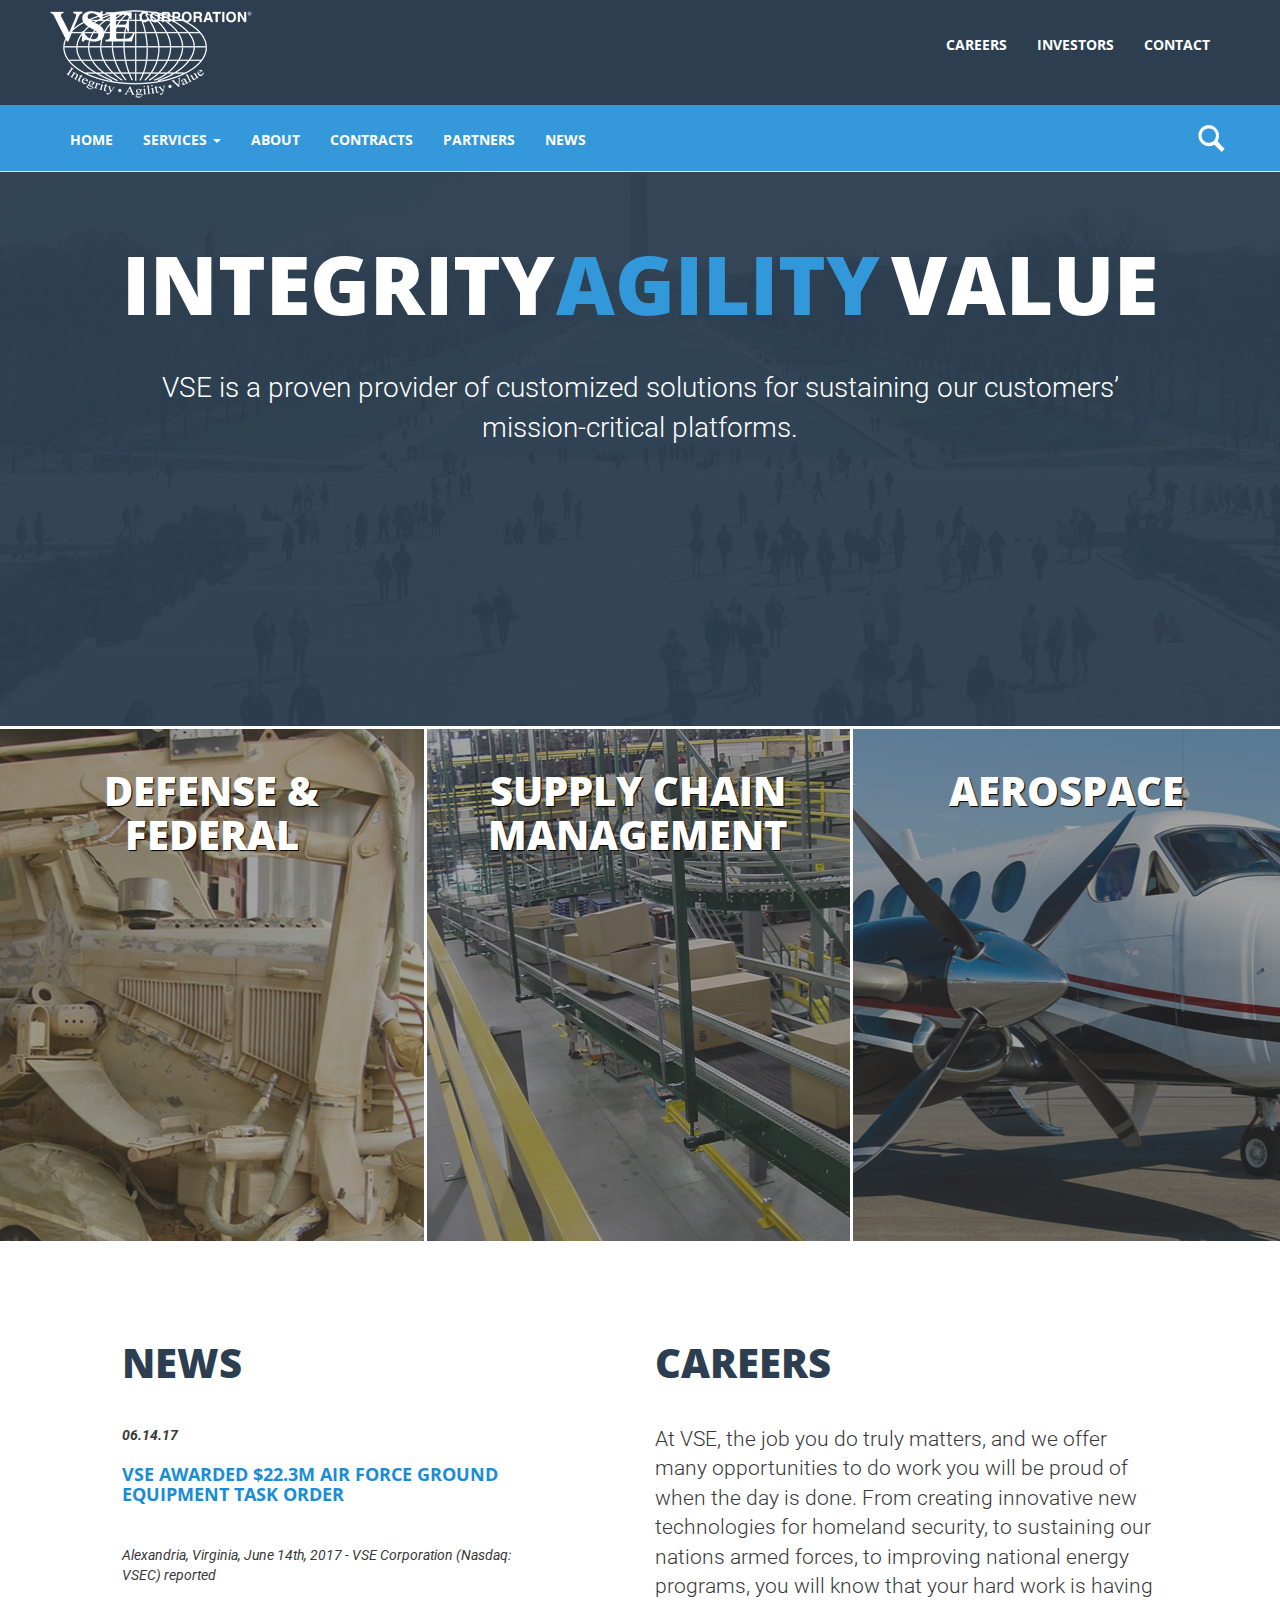
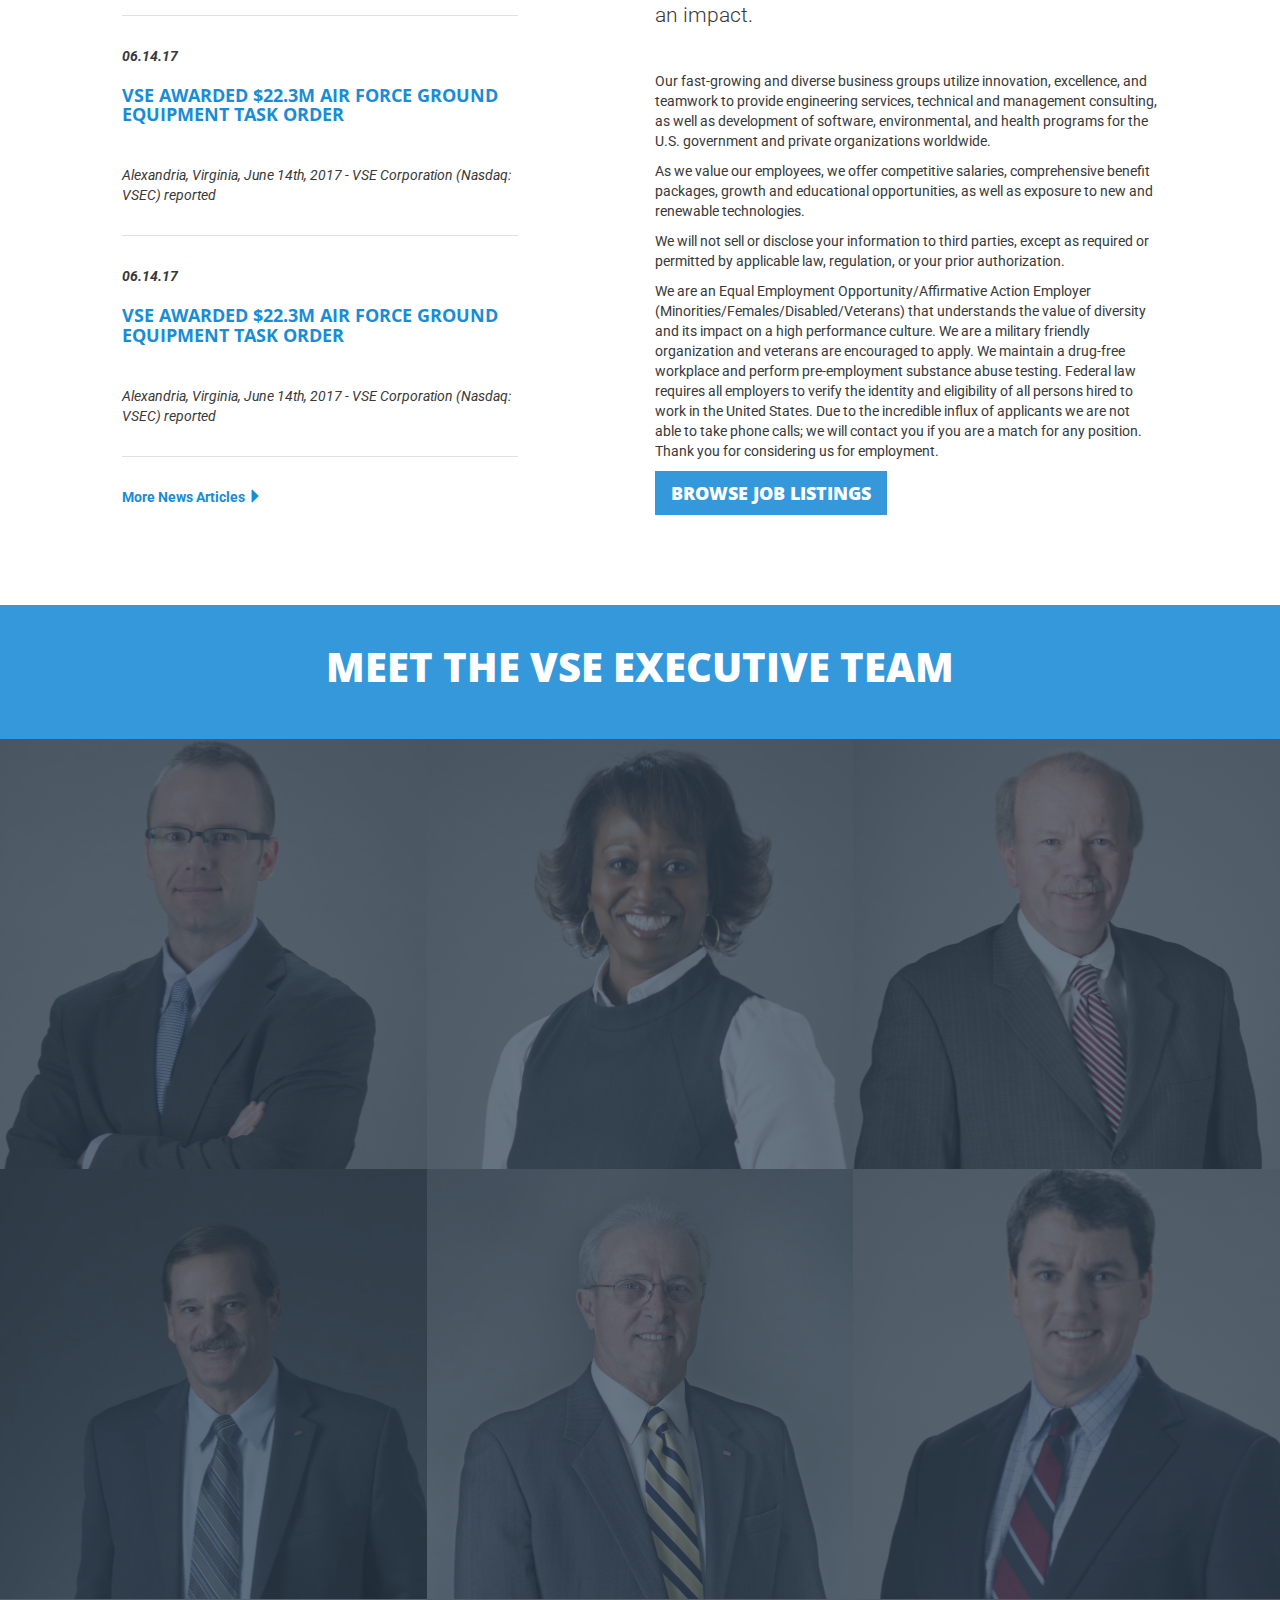
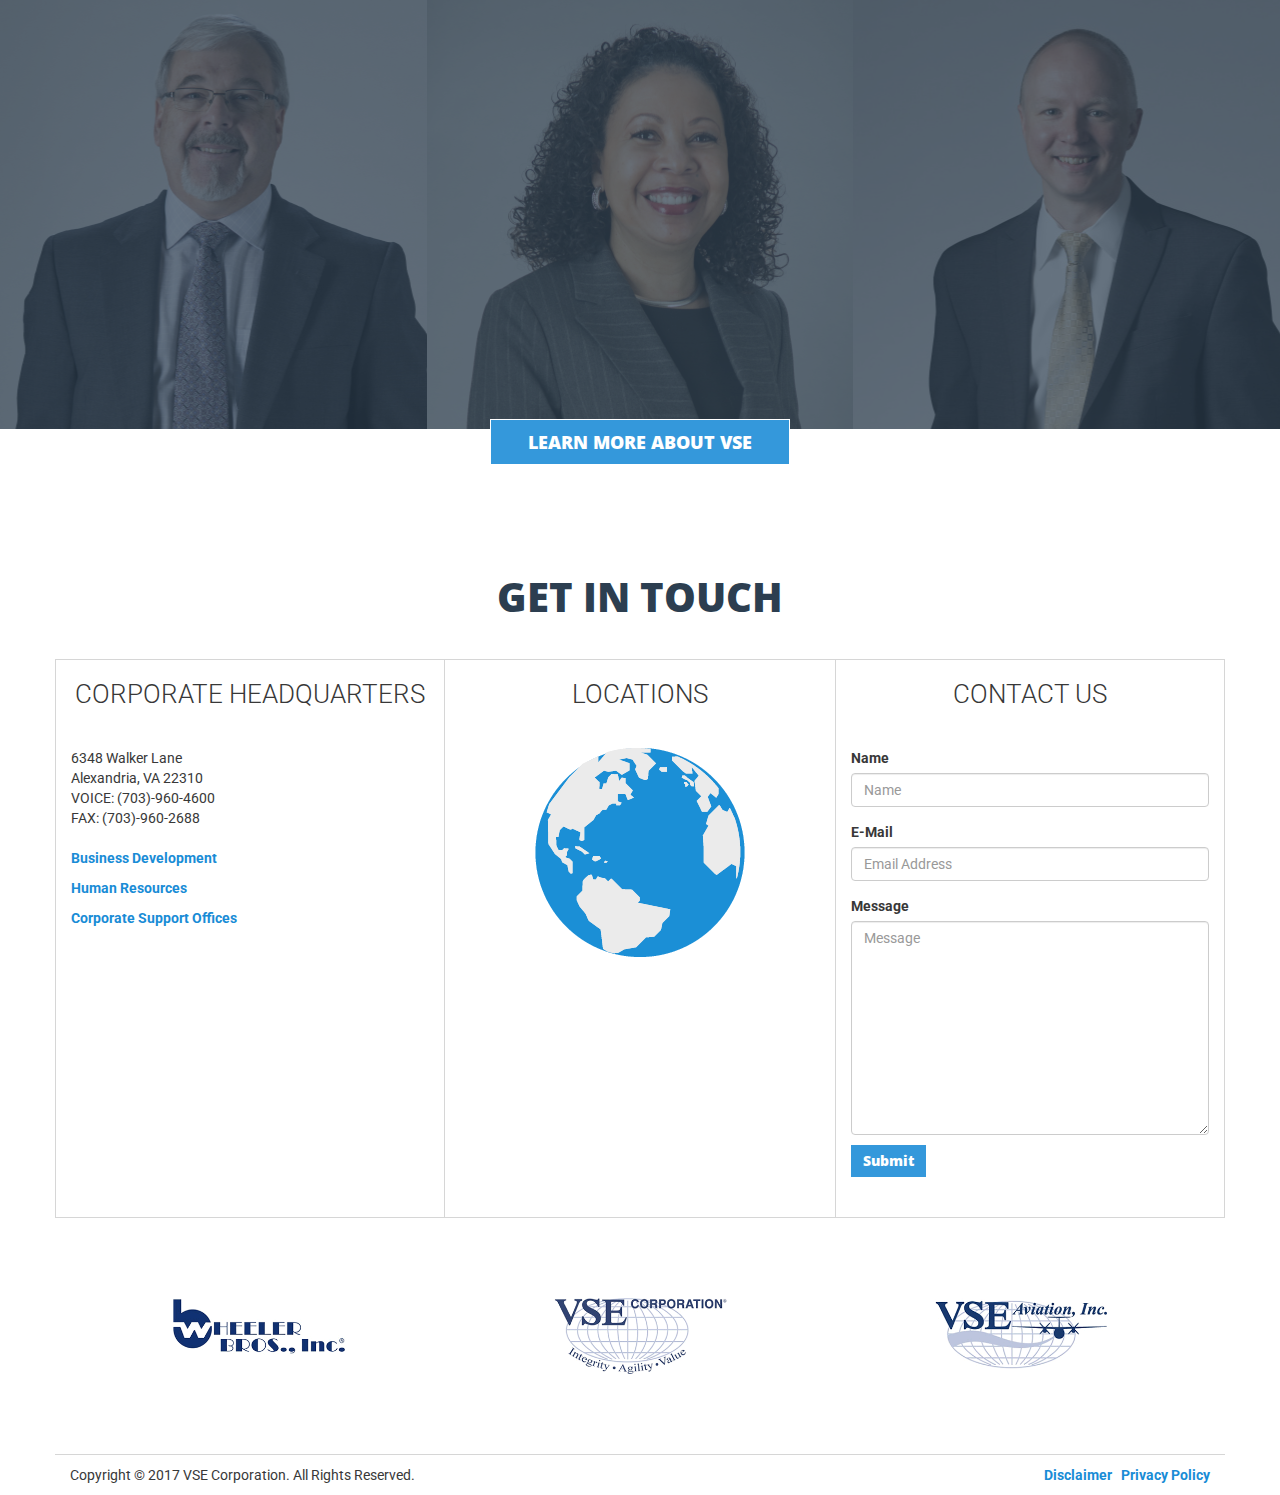
==== commit 1a4efa48: "initial commit" ====
--- a/index.html
+++ b/index.html
@@ -19,7 +19,7 @@
       <script src="https://oss.maxcdn.com/respond/1.4.2/respond.min.js"></script>
     <![endif]-->
 </head>
-<body>
+<body class="homepage">
 <!-- Fixed navbar -->
 <nav class="navbar navbar-default navbar-fixed-top">
 	<div class="container-fluid">
--- a/css/styles.css
+++ b/css/styles.css
@@ -1,4 +1,4 @@
-body{padding-top:171px;font-family: 'Roboto', sans-serif;font-size:13px;color:#383838;}
+body{padding-top:171px;font-family: 'Roboto', sans-serif;font-size:14px;color:#383838;}
 
 /*
 font-family: 'Open Sans', sans-serif;
@@ -9,8 +9,13 @@
 */
 
 a {color:#198CD6;font-weight:700;}
-h1, h2, h3, h4, h5 {font-family: 'Open Sans', sans-serif;font-weight:800;text-transform:uppercase;margin:20px 0 40px 0;}
+h1, h2, h3, h4, h5 {font-family: 'Open Sans', sans-serif;font-weight:800;text-transform:uppercase;margin:20px 0 20px 0;}
+.homepage h1, .homepage h2, .homepage h3, .homepage h4, .homepage h5 {font-family: 'Open Sans', sans-serif;font-weight:800;text-transform:uppercase;margin:20px 0 40px 0;}
 h2 {font-size:40px;color:#2C3E50;font-weight:800;text-transform:uppercase;}
+h2.pageTitle {padding-bottom: 20px; position: relative;}
+[class*="col-"] h2.pageTitle::before{content: "";display: block;width: 115%;height: 1px;background: #3598db; position: absolute;bottom: 0;left: 0;}
+h2.pageTitle::before{content: "";display: block;width: 100%;height: 1px;background: #3598db; position: absolute;bottom: 0;left: 0;}
+
 
 .btn {font-family: 'Open Sans', sans-serif;font-weight:800;text-transform:upperscase;}
 .btn-primary {background-color:#3498db;border-radius:0;border:0;}
@@ -210,10 +215,66 @@
 
 .flexWrapper {display: flex; flex-flow: row wrap;}
 
+
+.panel {border-radius:0;border:0;box-shadow: none;}
+.panel:first-of-type {margin-top:40px;}
+.panel-title {color:#fff;font-weight:700;}
+.panel-title sup {font-size:70%;}
+.panel-default > .panel-heading {    
+    position: relative;
+	background-color: #3598db;
+	border:0;
+	border-radius:3px;
+}
+.panel-default > .panel-heading::before {
+    content: "";
+    display: block;
+    position: absolute;
+    left: -9px;
+    top: 0px;
+    width: 0;
+    height: 0;
+    border-style: solid;
+    border-width: 18.5px 21px 18.5px 0;
+	border-color: transparent #3599db transparent transparent;
+}
+.sidebar {font-size:13px;border-left:1px solid #3598db;padding:0 0 0 30px;margin-top:10px;}
+.sidebar h3 {margin-bottom:10px;}
+.sidebar::before {
+	content: "\e146";
+    display: block;
+    position: relative;
+    top: 1px;
+    display: inline-block;
+    font-family: 'Glyphicons Halflings';
+    font-style: normal;
+    font-weight: normal;
+    line-height: 1;
+    -webkit-font-smoothing: antialiased;
+	font-size: 26px;
+    color: #3598db;
+    left: -32px;
+    background: #fff;
+    box-shadow: 0px 0px 0px 5px #fff;
+}
+.panel-default > .panel-heading::after {
+    content: "";
+    display: block;
+    position: absolute;
+    left: -37px;
+    top: 12px;
+    width: 13px;
+    height: 13px;
+    border-radius: 100%;
+    background: #3598db;
+	box-shadow: 0px 0px 0px 10px #fff;
+}
+
 /* ---- Contracts ----- */
 .page-contracts article {width: 32%;border: 1px solid #ccc;padding: 10px 20px;position:relative;background:#fff;margin:20px 5px;}
 .page-contracts article h3 {margin-bottom:0;}
 .page-contracts article img {max-width: 100px;position: absolute; top:-20px; right: 10px;border:1px solid #ccc;padding:3px;background:#fff;border-radius:3px;}
+.page-contracts article:last-child {width:65%;border-color:#e8bd6c;}
 
 /* --/Contracts --*/
 
@@ -224,6 +285,7 @@
 	.navbar-default .navbar-nav > .open > a, 
 	.navbar-default .navbar-nav > .open > a:focus {background:#fff;}
 	.dropdown-menu > li > a {font-weight:700;}
+	.lead {margin-bottom:40px;}
 }
 
 @media screen and (min-width: 1024px) {
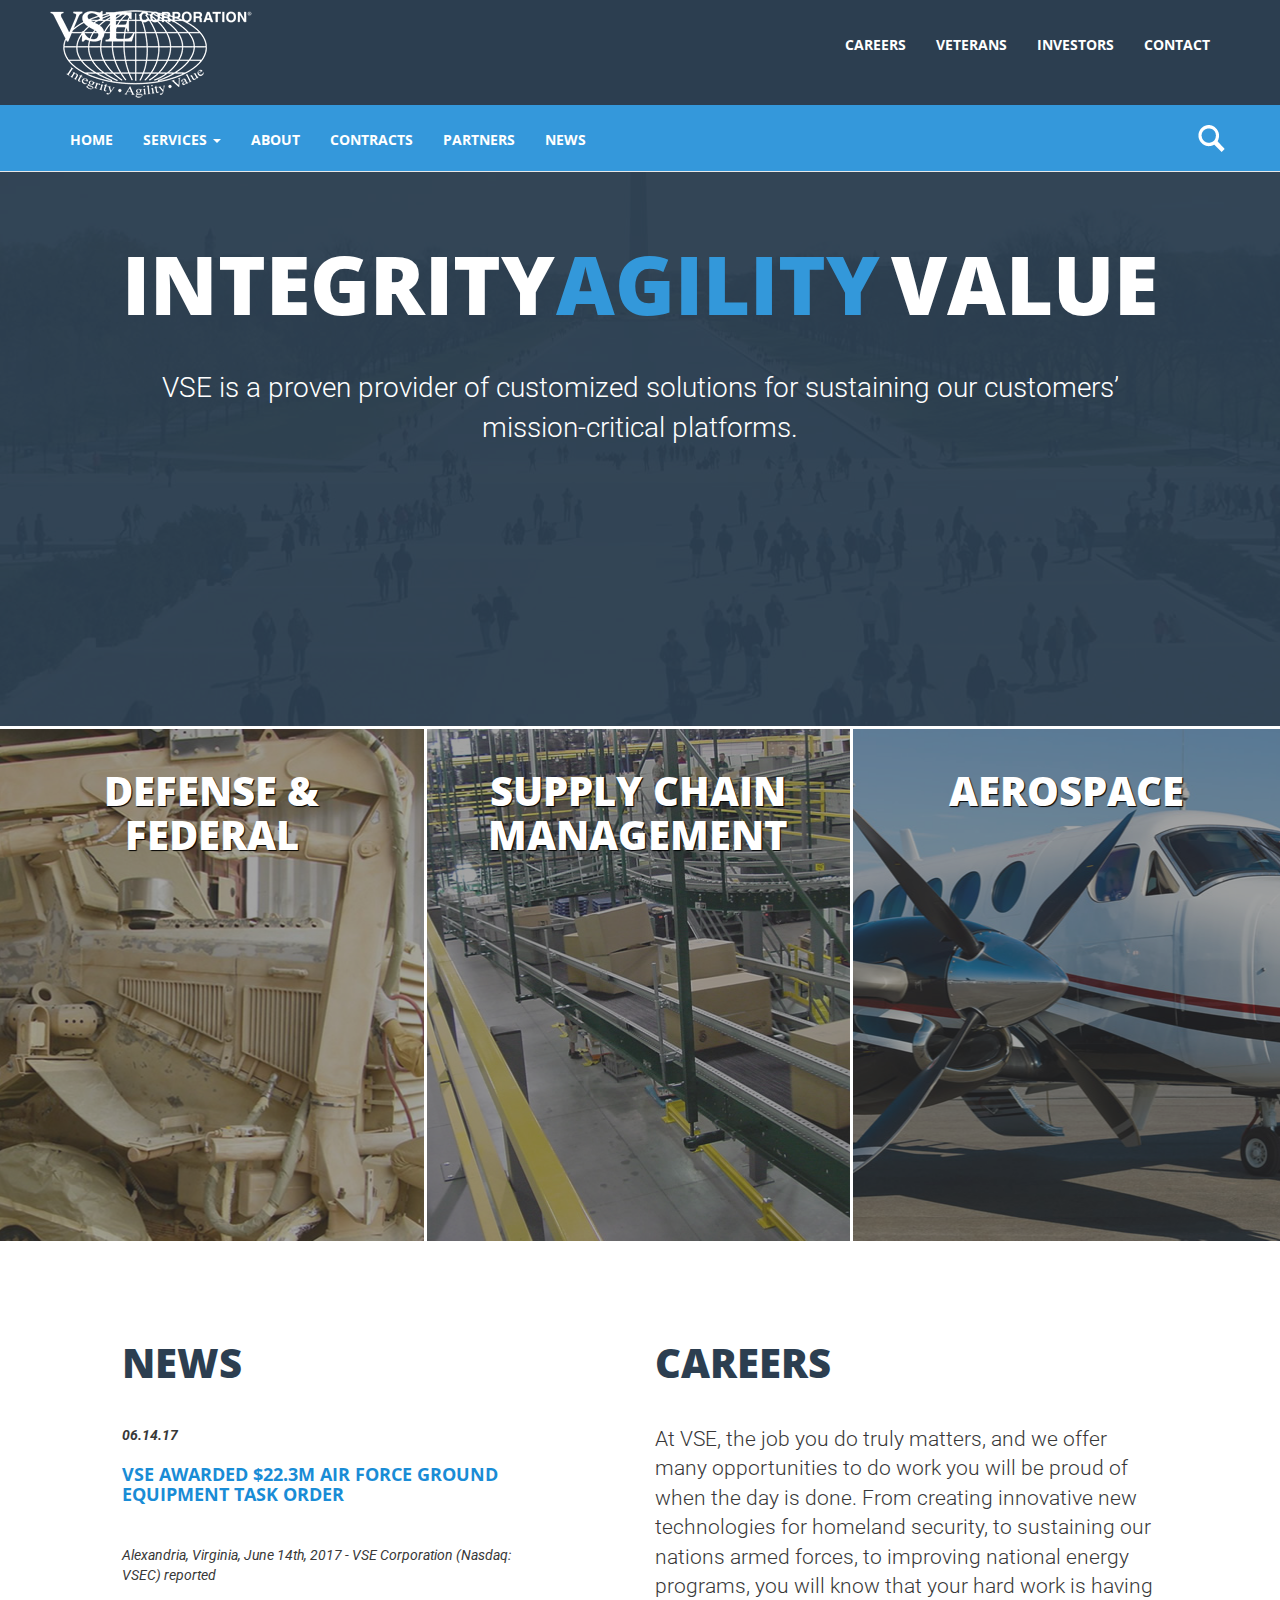
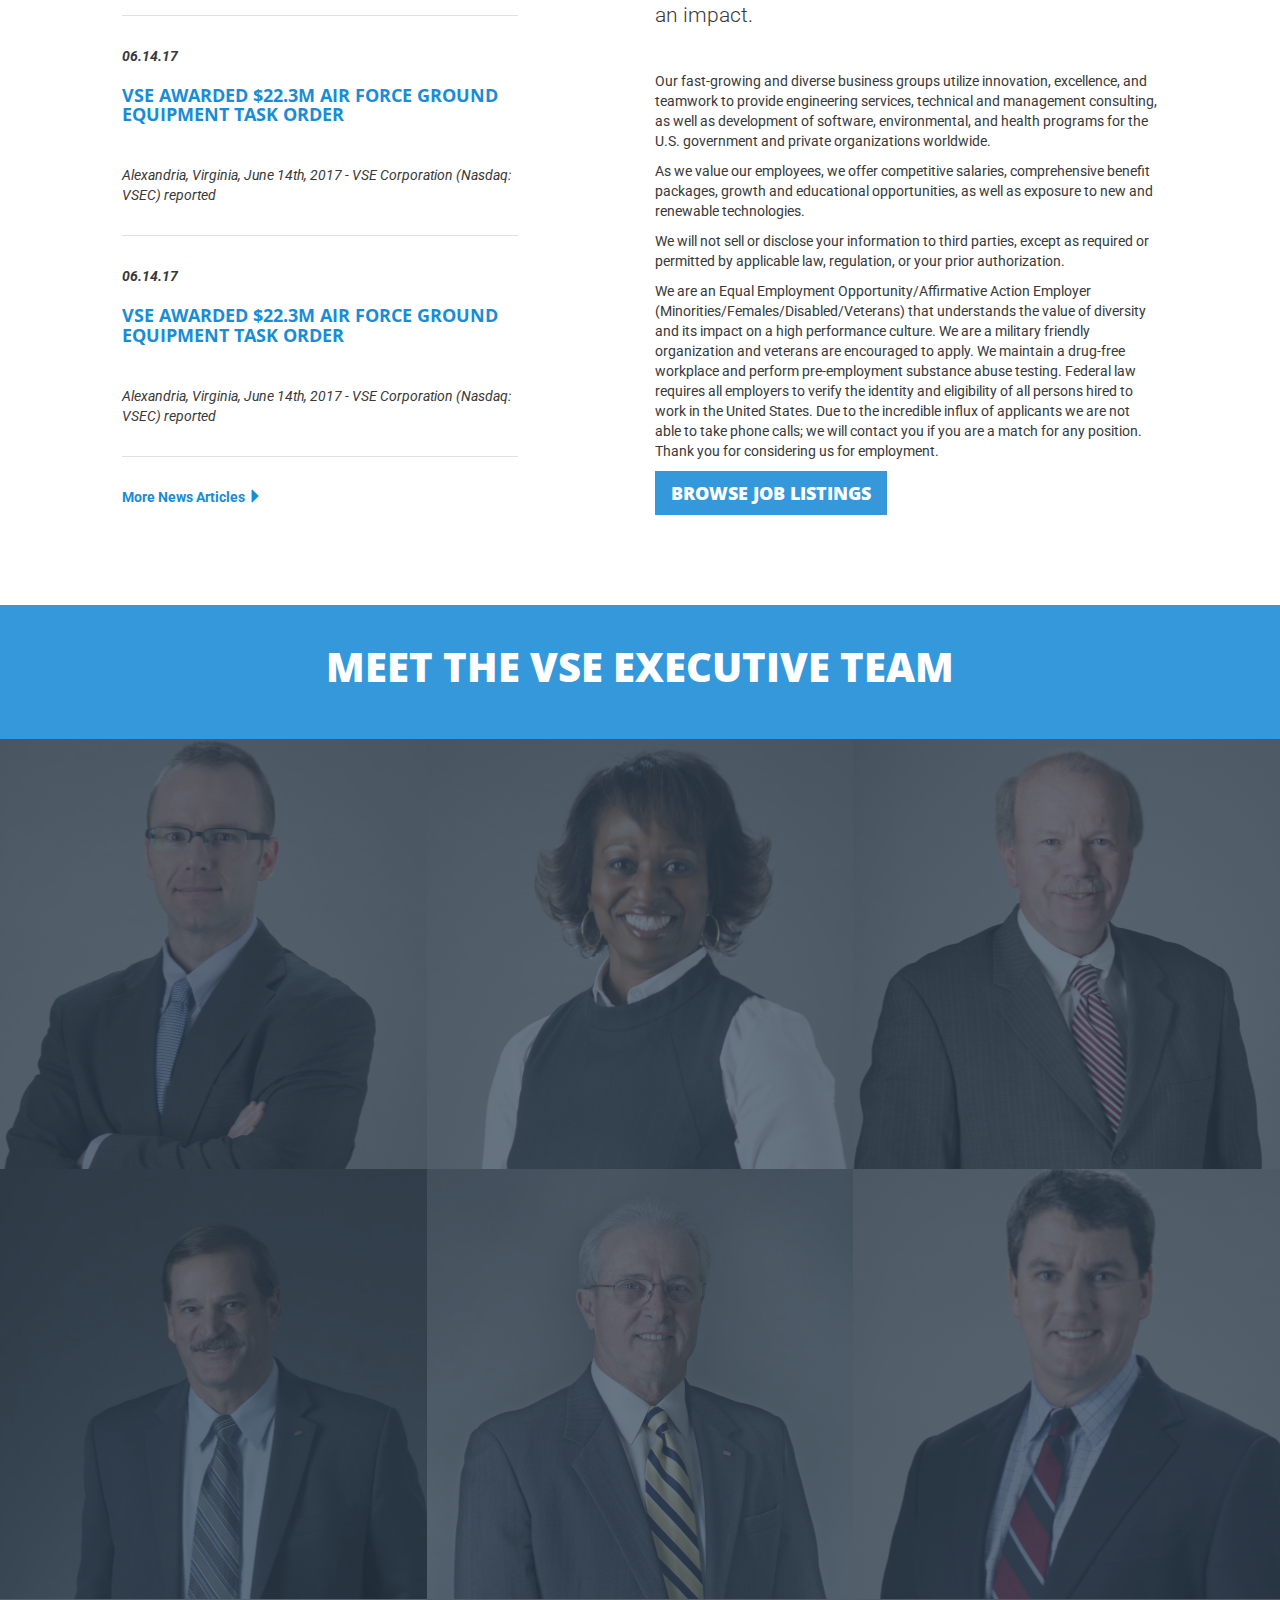
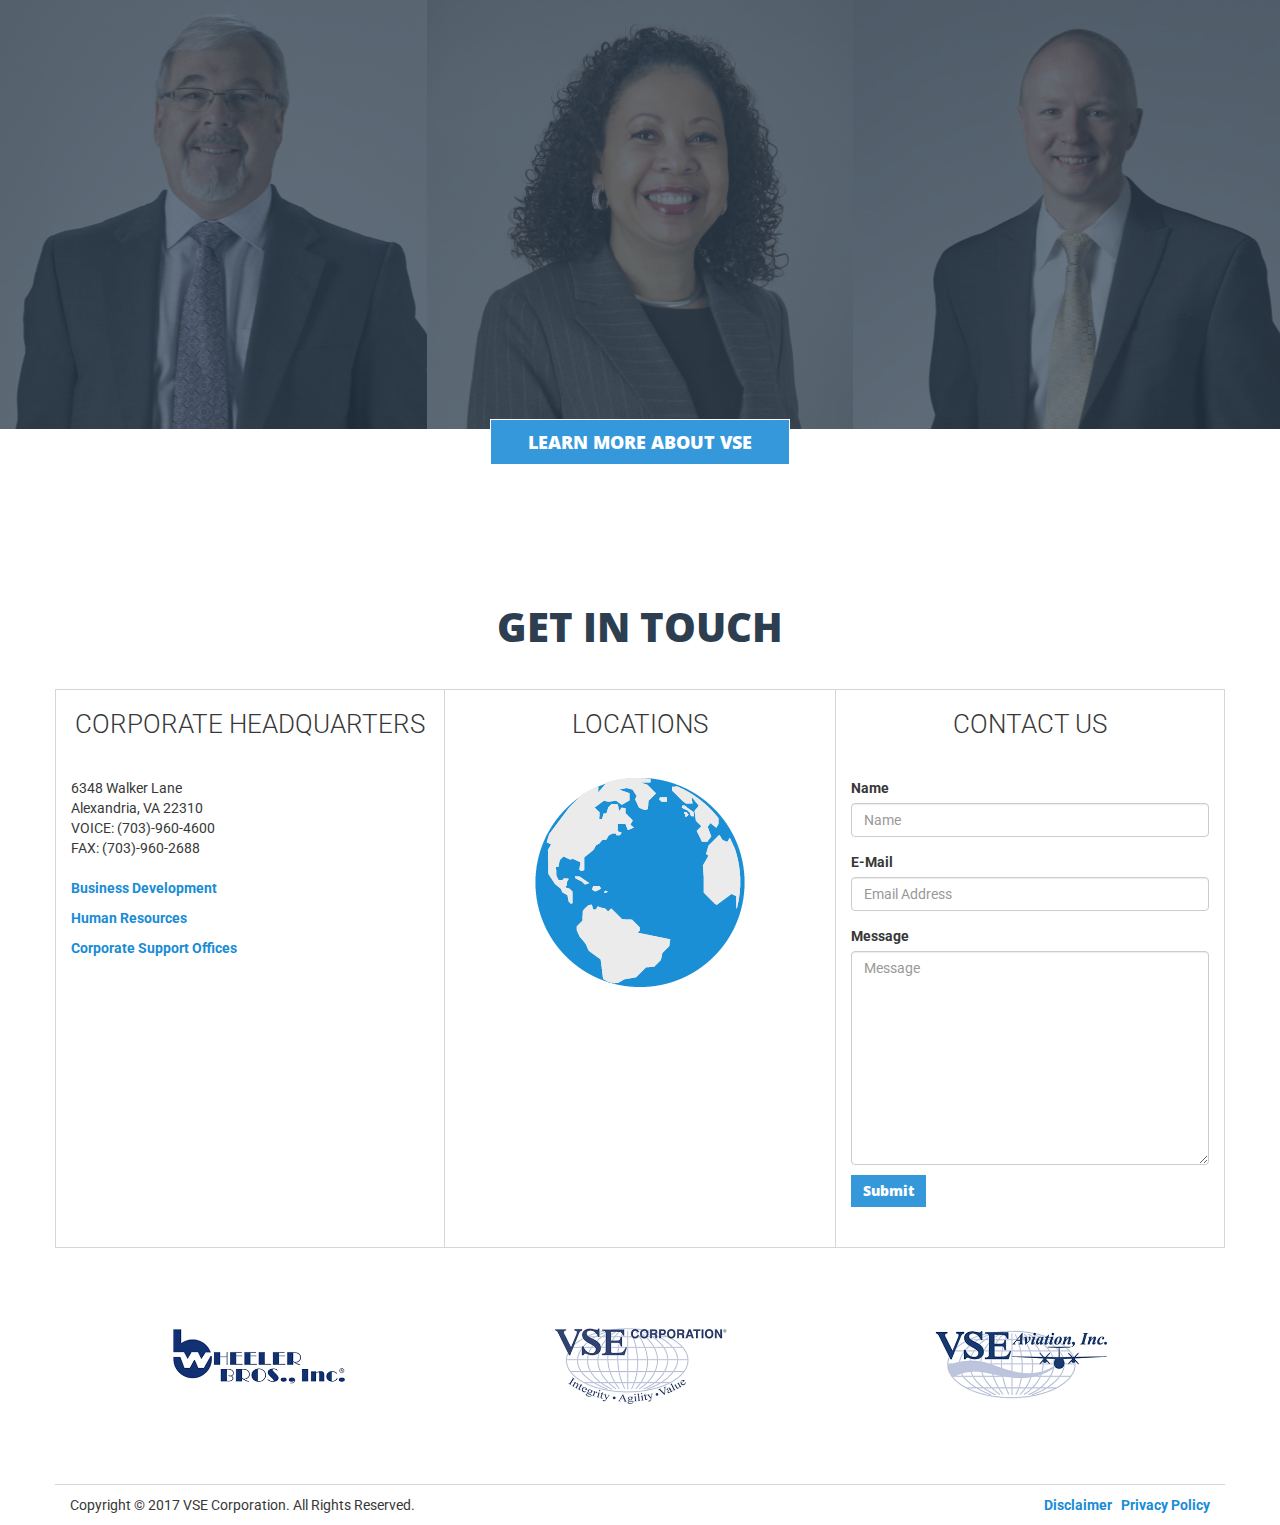
==== commit e8598363: "latest revisions and layouts" ====
--- a/index.html
+++ b/index.html
@@ -34,6 +34,7 @@
 				<a class="navbar-brand" href="#"><img src="images/vse-logo.png" alt="VSE"></a>
 				<ul class="nav navbar-nav navbar-right">
 					<li><a class="smoothScroll" href="#Careers">Careers</a></li>
+					<li><a href="veterans.html">Veterans</a></li>
 					<li><a target="_blank" href="https://ir.vsecorp.com/">Investors</a></li>
 					<li><a class="smoothScroll" href="#contactus">Contact</a></li>
 				</ul>
@@ -56,6 +57,7 @@
 						<li><a href="partners.html">Partners</a></li>
 						<li><a href="news.html">News</a></li>
 						<li class="hidden-sm hidden-md hidden-lg"><a class="smoothScroll" href="#Careers">Careers</a></li>
+						<li class="hidden-sm hidden-md hidden-lg"><a href="veterans.html">Veterans</a></li>
 						<li class="hidden-sm hidden-md hidden-lg"><a target="_blank" href="https://ir.vsecorp.com/">Investors</a></li>
 						<li class="hidden-sm hidden-md hidden-lg"><a class="smoothScroll" href="#contactus">Contact</a></li>
 					</ul>
--- a/css/styles.css
+++ b/css/styles.css
@@ -7,15 +7,60 @@
 family=Open+Sans:700,800|Roboto:300,400,400i,700
 
 */
+@media (min-width: 1440px){	
+	.container {
+		width: 1370px;
+	}
+}
 
 a {color:#198CD6;font-weight:700;}
+li {padding:5px 0;}
 h1, h2, h3, h4, h5 {font-family: 'Open Sans', sans-serif;font-weight:800;text-transform:uppercase;margin:20px 0 20px 0;}
 .homepage h1, .homepage h2, .homepage h3, .homepage h4, .homepage h5 {font-family: 'Open Sans', sans-serif;font-weight:800;text-transform:uppercase;margin:20px 0 40px 0;}
 h2 {font-size:40px;color:#2C3E50;font-weight:800;text-transform:uppercase;}
+
 h2.pageTitle {padding-bottom: 20px; position: relative;}
+/*
 [class*="col-"] h2.pageTitle::before{content: "";display: block;width: 115%;height: 1px;background: #3598db; position: absolute;bottom: 0;left: 0;}
 h2.pageTitle::before{content: "";display: block;width: 100%;height: 1px;background: #3598db; position: absolute;bottom: 0;left: 0;}
-
+*/
+
+.pageTitle{
+ overflow: hidden;
+ text-align: center;
+}
+.pageTitle:before,
+.pageTitle:after {
+ background-color: #2c3e4f;
+ content: "";
+ display: inline-block;
+ height: 1px;
+ position: relative;
+ vertical-align: middle;
+ width: 50%;
+}
+.pageTitle:before {right: 0.5em; margin-left: -50%;}
+.pageTitle:after {left: 0.5em;margin-right: -50%;}
+
+
+.subTitleRow h3{
+    background: #3598db;
+    box-shadow: -184px 0 0 #3598db;
+    display: inline-block;
+    padding: 10px;
+	color:#fff;
+}
+.sideBar h3 {
+    background: #3598db;
+    box-shadow: -14px 0 0 #3598db, 14px 0 0 #3598db;
+    padding: 20px 0;
+	color:#fff;
+}
+.sideBar h3:first-child {margin-top:0;}
+.sideBar {background-color:#ebebeb;padding-bottom:40px;}
+
+dl {margin-top:20px;}
+dd{margin-bottom:10px;}
 
 .btn {font-family: 'Open Sans', sans-serif;font-weight:800;text-transform:upperscase;}
 .btn-primary {background-color:#3498db;border-radius:0;border:0;}
@@ -31,6 +76,7 @@
 #searchbox {float:right;width:23%;}
 #secondaryNav {max-width: 1170px;margin: 0 auto;}
 #secondaryNav .navbar-right {margin:20px 0 10px 0;}
+.navbar-nav li {padding:0;}
 .navbar-default .navbar-nav > li > a, 
 .navbar-default .navbar-nav > .active > a, 
 .navbar-default .navbar-nav > .active > a:hover, 
@@ -211,6 +257,9 @@
    padding-left: 0;
 }
 
+.subTitleRow {margin-top:60px;}
+.mainContent {}
+
 footer .container {border-top: 1px solid #D6D6D6;padding-top: 10px;}
 
 .flexWrapper {display: flex; flex-flow: row wrap;}
@@ -275,6 +324,11 @@
 .page-contracts article h3 {margin-bottom:0;}
 .page-contracts article img {max-width: 100px;position: absolute; top:-20px; right: 10px;border:1px solid #ccc;padding:3px;background:#fff;border-radius:3px;}
 .page-contracts article:last-child {width:65%;border-color:#e8bd6c;}
+.page-contracts article:last-child dl {border-top:1px solid #ccc;padding:12px 0;margin:0;}
+.page-contracts article:last-child dl::after {content:"";display:block;clear:both;}
+.page-contracts article:last-child dt, .page-contracts article:last-child dd {float:left;}
+.page-contracts article:last-child dt {clear:left;margin-right:8px;}
+.page-contracts article:last-child dd {margin-bottom:4px;}
 
 /* --/Contracts --*/
 
@@ -296,6 +350,21 @@
 	#contactus #contactWrap .col-sm-4 {display:table-cell;float:none;padding-bottom:40px;}
 	#contactus #contactWrap .col-sm-4:nth-child(2) {border-left:0;border-right:0;}
 	header .jumbotron p {padding:0 40px;}
+	/*
+	 * Row with equal height columns
+	 * --------------------------------------------------
+	 */
+	.row-eq-height {
+	  display: -webkit-box;
+	  display: -webkit-flex;
+	  display: -ms-flexbox;
+	  display: flex;
+	}
+	div#contactus {
+		margin-top:120px;
+	}
+	.pageTitle{margin: 40px 0;}
+	
 }
 
 @media screen and (max-width: 768px) {
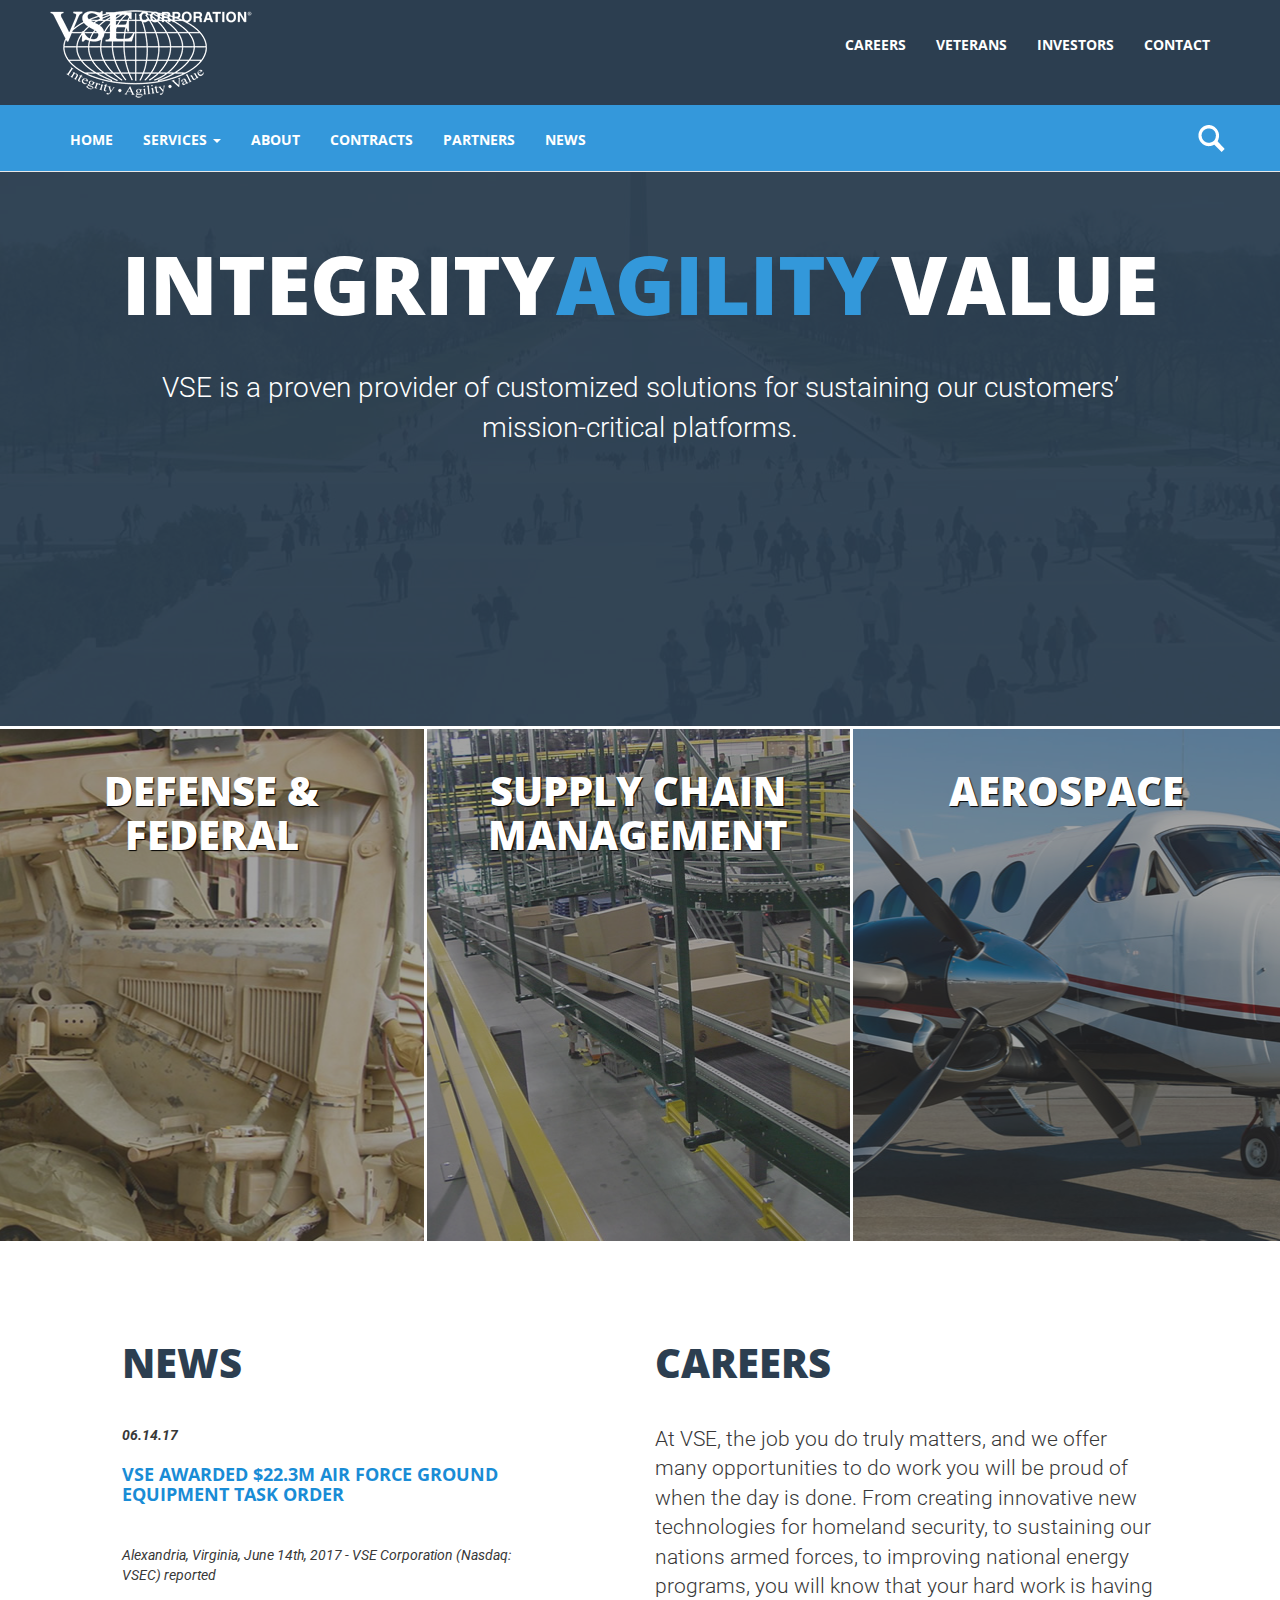
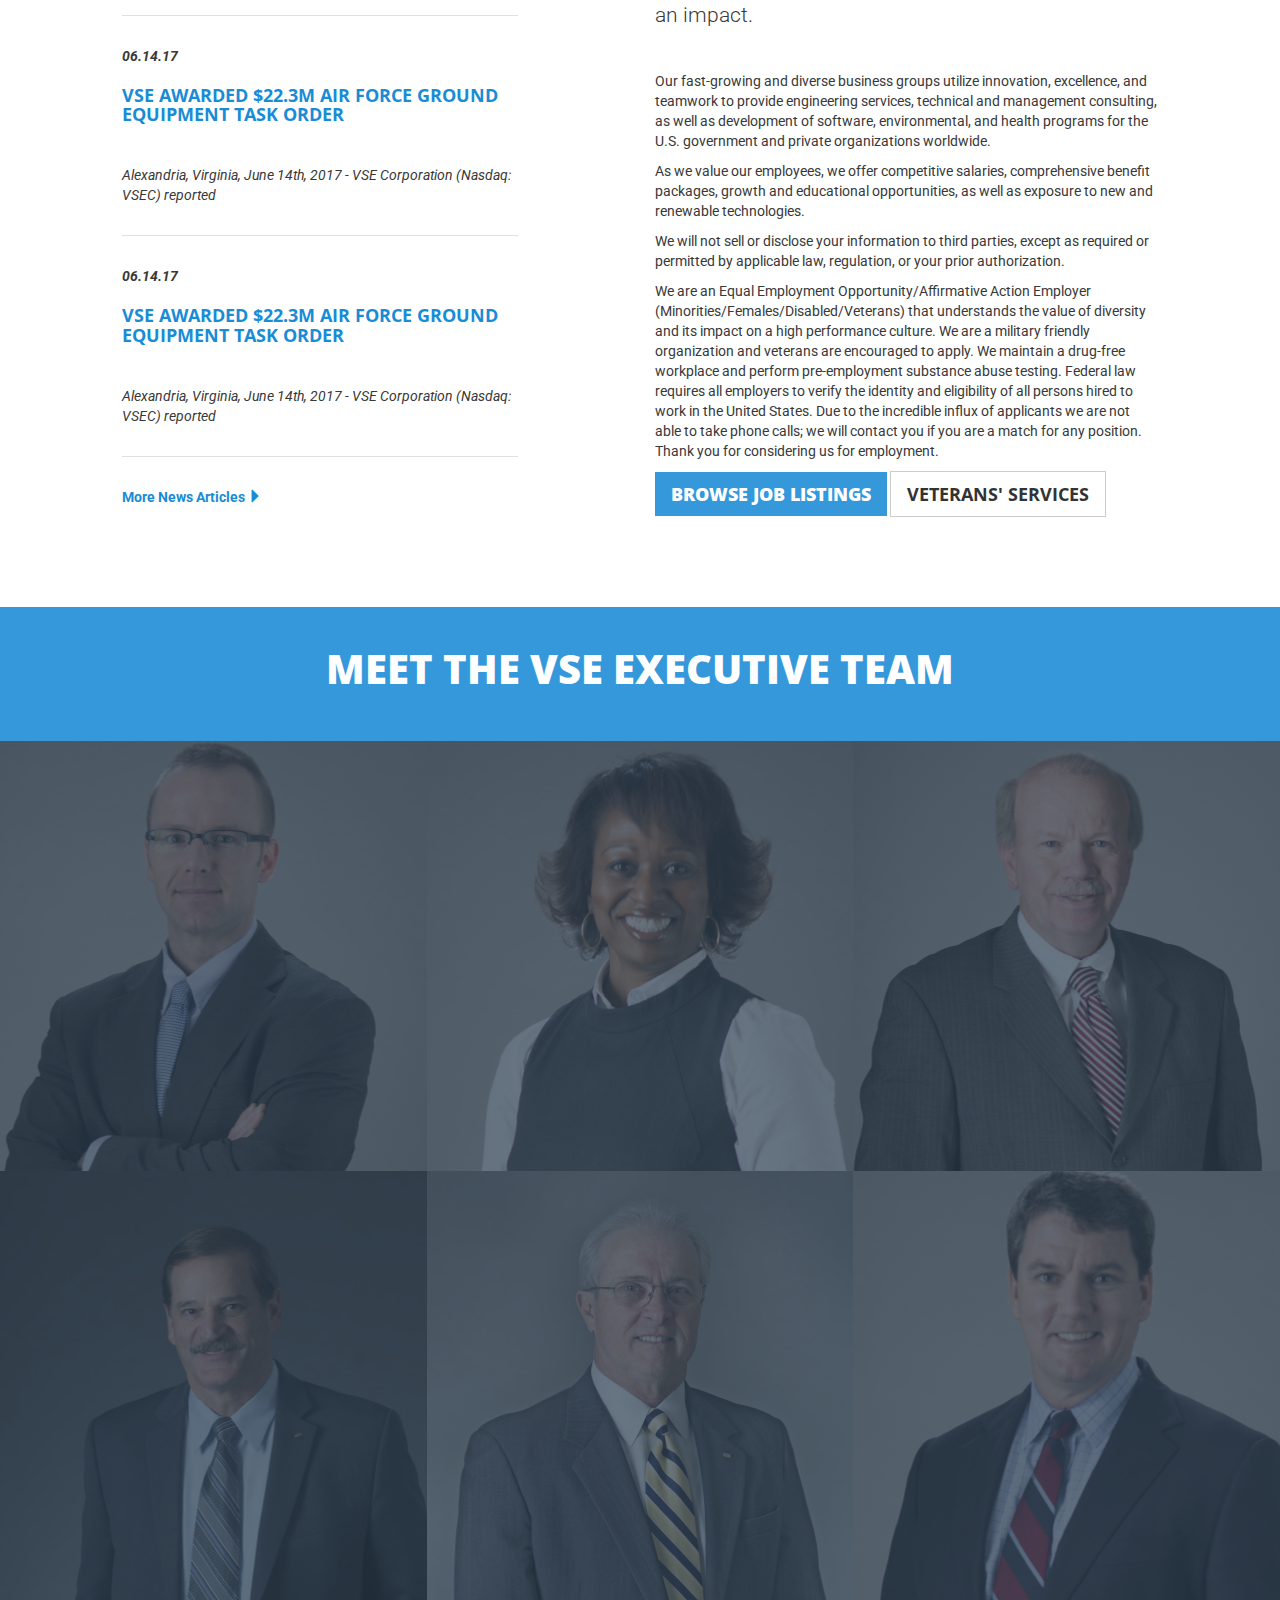
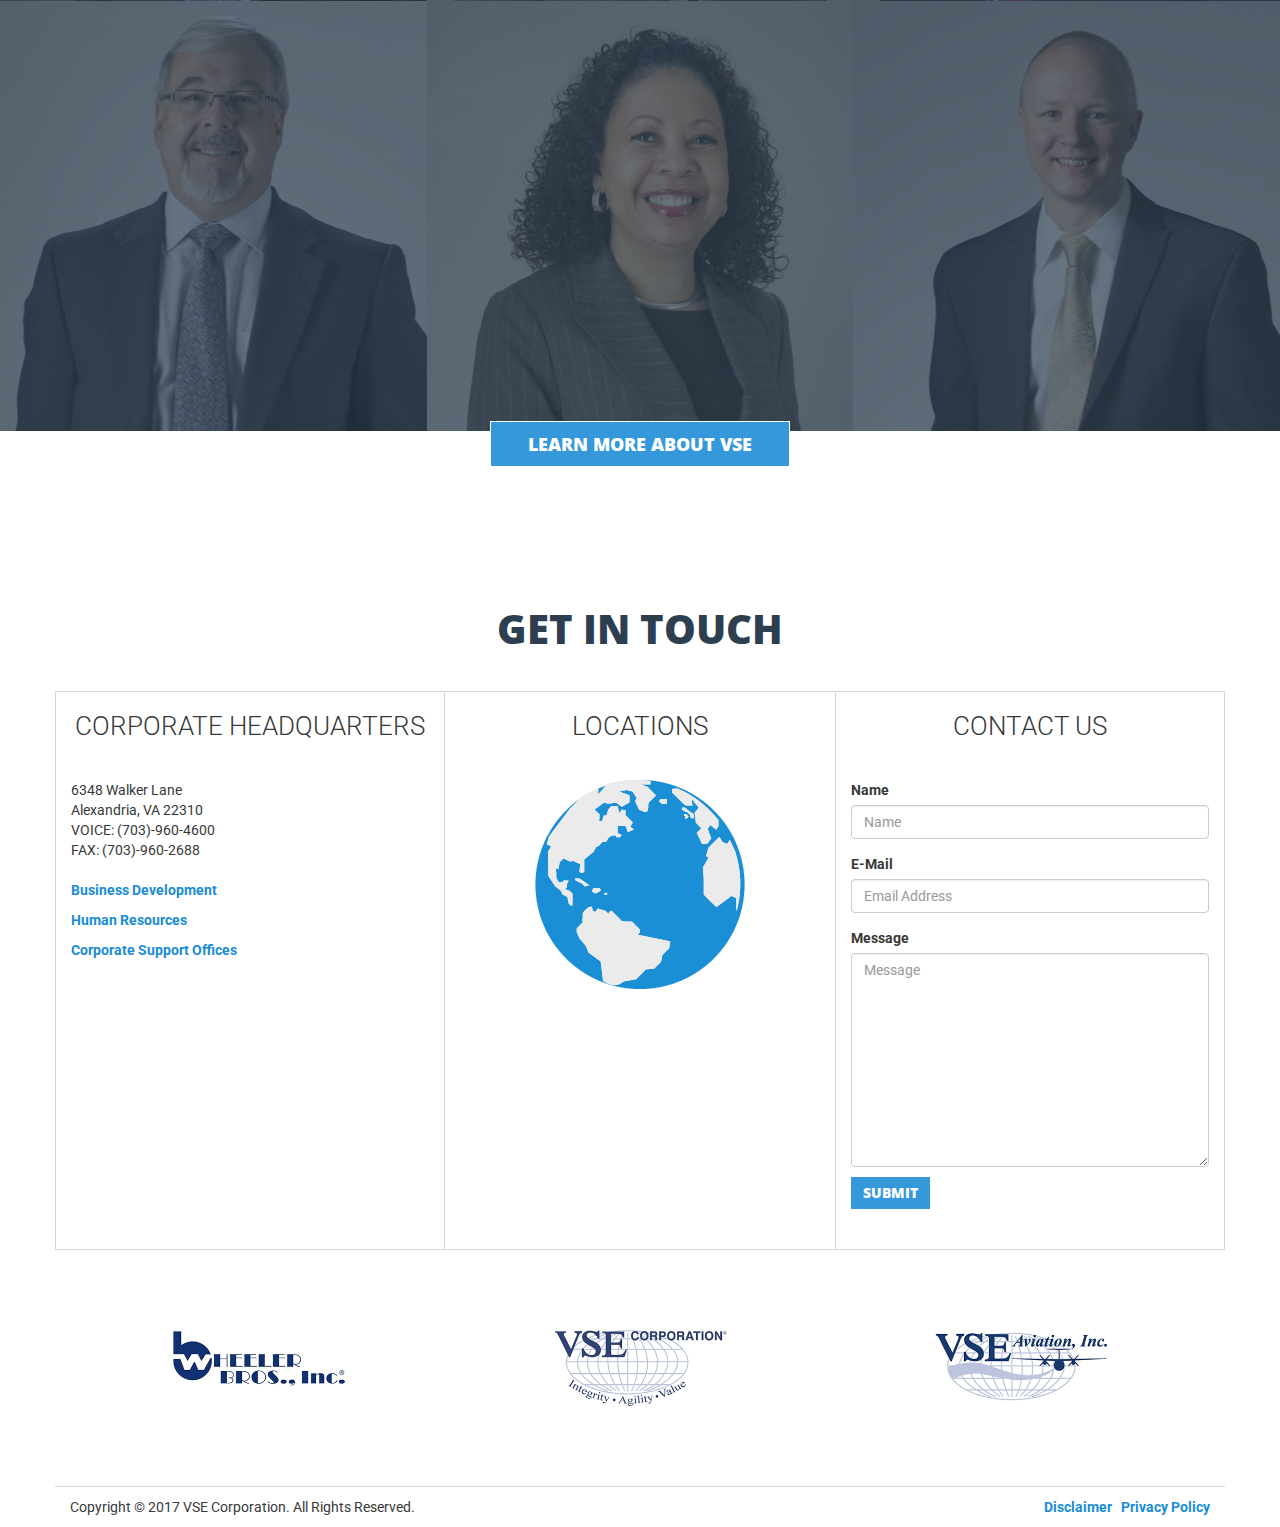
==== commit 93c844c6: "add vet button" ====
--- a/index.html
+++ b/index.html
@@ -151,7 +151,8 @@
 			<p>As we value our employees, we offer competitive salaries, comprehensive benefit packages, growth and educational opportunities, as well as exposure to new and renewable technologies.</p>
 			<p>We will not sell or disclose your information to third parties, except as required or permitted by applicable law, regulation, or your prior authorization.</p>
 			<p>We are an Equal Employment Opportunity/Affirmative Action Employer (Minorities/Females/Disabled/Veterans) that understands the value of diversity and its impact on a high performance culture. We are a military friendly organization and veterans are encouraged to apply. We maintain a drug-free workplace and perform pre-employment substance abuse testing. Federal law requires all employers to verify the identity and eligibility of all persons hired to work in the United States. Due to the incredible influx of applicants we are not able to take phone calls; we will contact you if you are a match for any position. Thank you for considering us for employment.</p>
-			<p><a href="https://vsecorp.hua.hrsmart.com/hr/ats/JobSearch/viewAll" target="_blank" class="btn btn-primary btn-lg">BROWSE JOB LISTINGS</a></p>
+			<p><a href="https://vsecorp.hua.hrsmart.com/hr/ats/JobSearch/viewAll" target="_blank" class="btn btn-primary btn-lg">BROWSE JOB LISTINGS</a>
+			<a class="btn btn-default btn-lg" href="veterans.html">Veterans' Services</a></p>
 		</div>
 	</div>
 </div>
--- a/css/styles.css
+++ b/css/styles.css
@@ -62,8 +62,8 @@
 dl {margin-top:20px;}
 dd{margin-bottom:10px;}
 
-.btn {font-family: 'Open Sans', sans-serif;font-weight:800;text-transform:upperscase;}
-.btn-primary {background-color:#3498db;border-radius:0;border:0;}
+.btn {font-family: 'Open Sans', sans-serif;font-weight:700;text-transform:uppercase;border-radius:0;}
+.btn-primary {background-color:#3498db;border-radius:0;border:0;font-weight:800;}
 .btnLearnMore {position:relative;margin:-10px auto 0 auto; width:300px; display:block;z-index:1;border:1px solid #fff;}
 #locationsLink:hover {opacity:0.7;}
 
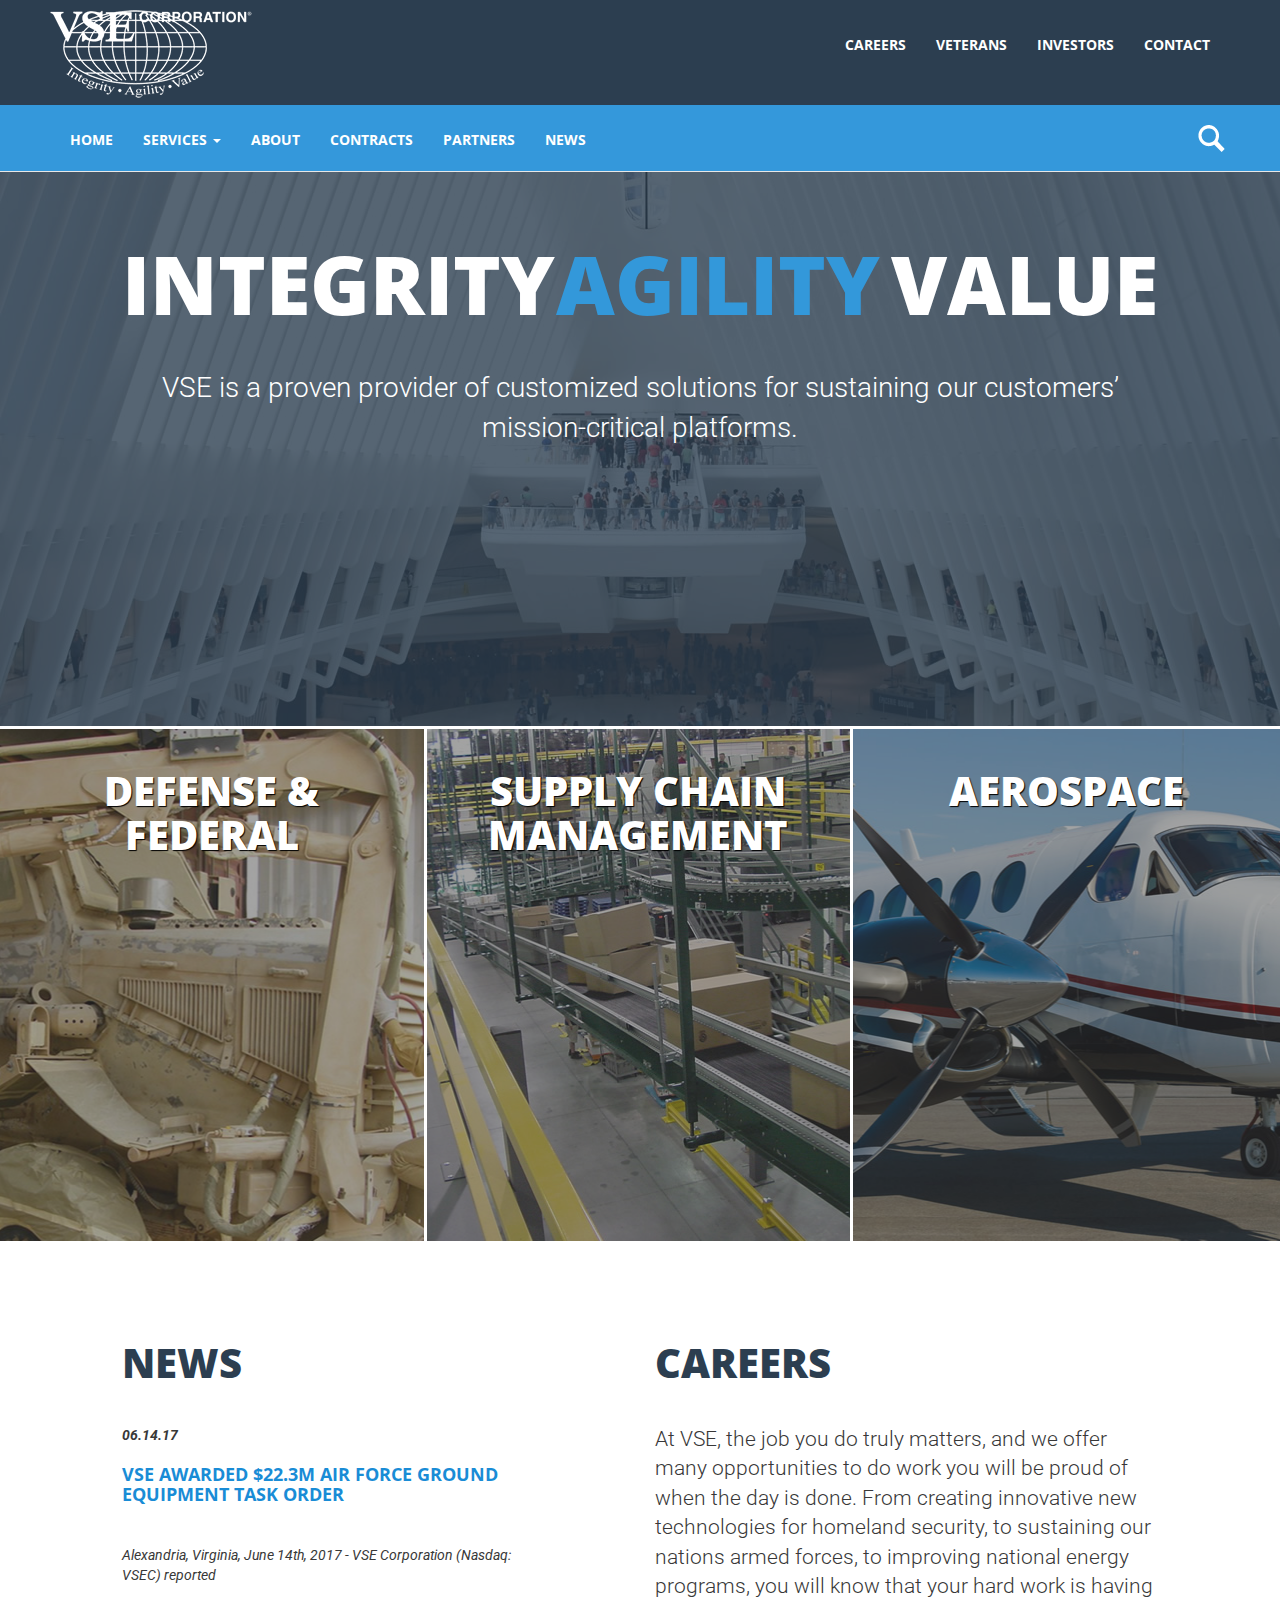
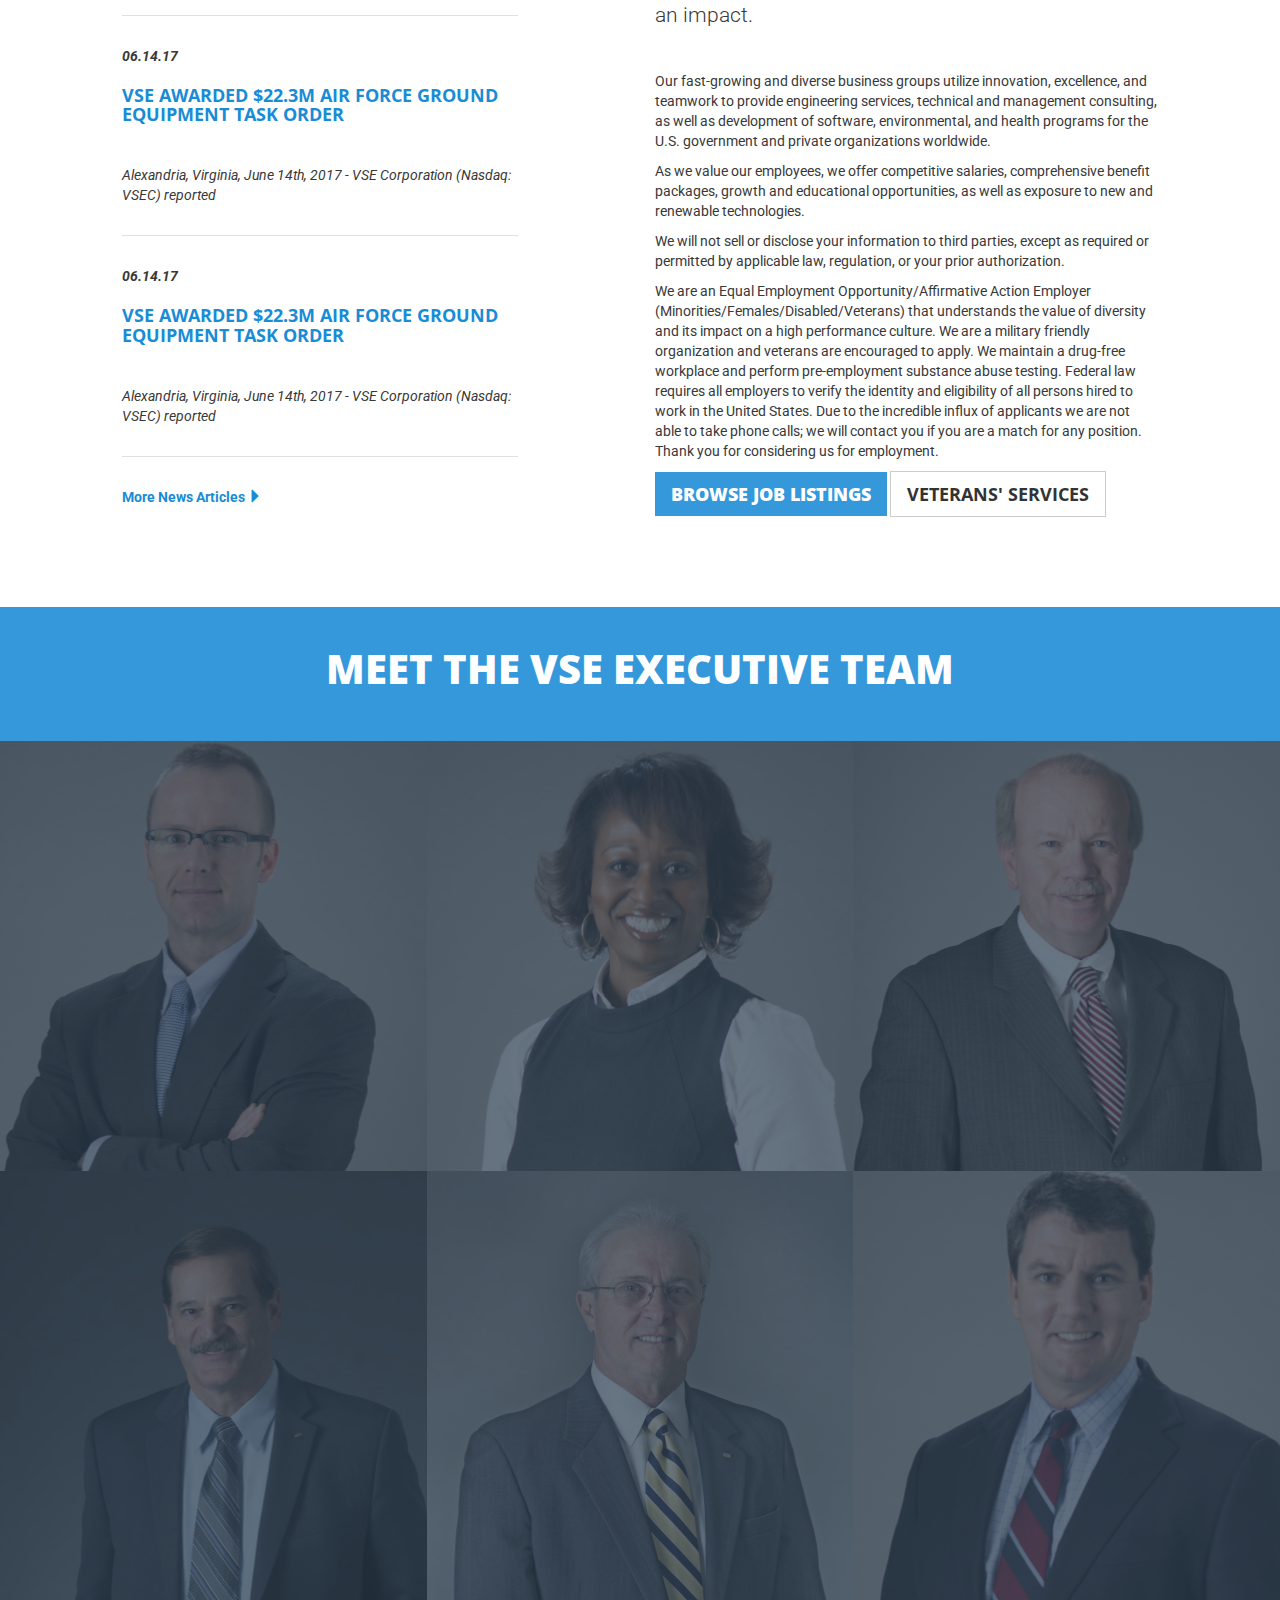
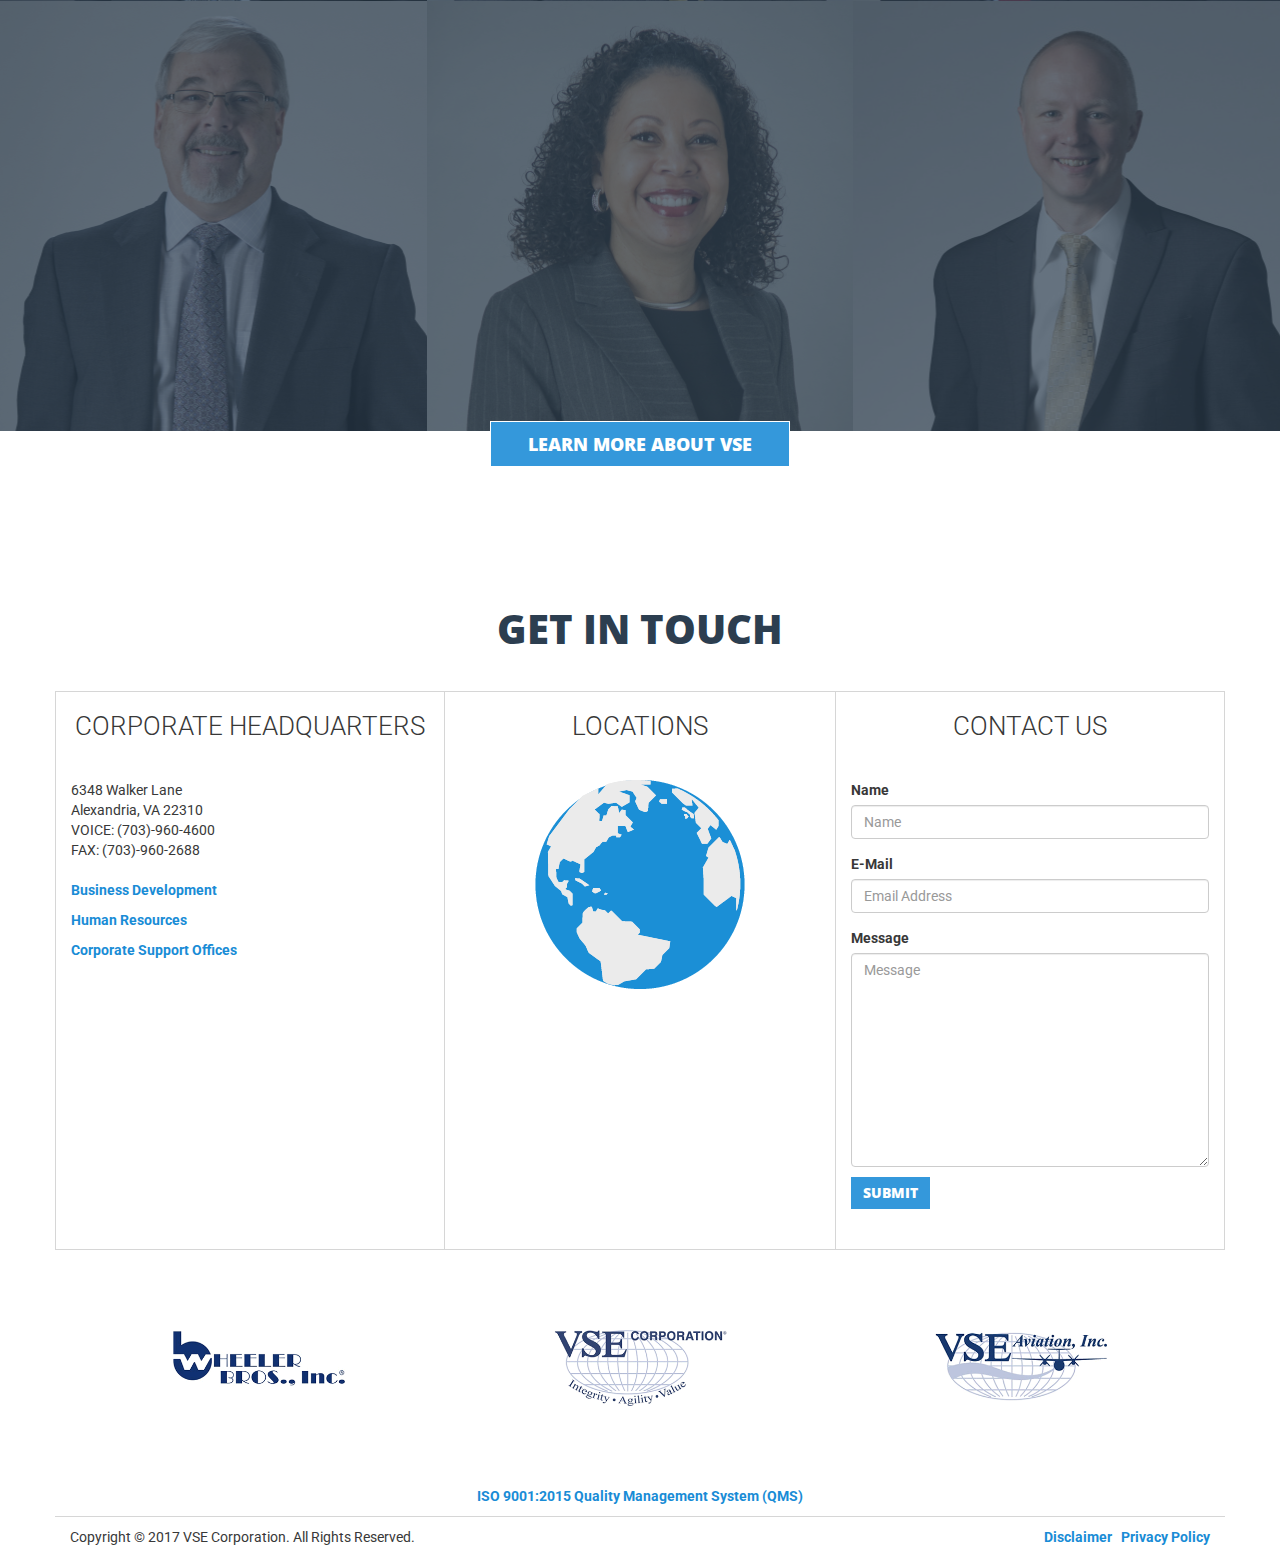
==== commit 00ff5a6b: "add iso9001 content; fixed mobile css" ====
--- a/index.html
+++ b/index.html
@@ -86,7 +86,7 @@
 					<h2 class="text-center">INTEGRITY <span>AGILITY</span> VALUE</h2>
 					<p class="text-center">VSE is a proven provider of customized solutions for sustaining our customers&rsquo; mission-critical platforms.</p>
 					<p>&nbsp;</p>					
-					<video autoplay loop muted poster="images/site-bg-1.jpg" id="videoBackground">
+					<video autoplay loop muted poster="images/camila-ferrari-190965.jpg" id="videoBackground">
 						<source src="media/adobestock_113051440_video_hd_preview.mp4" type="video/mp4">
 					</video>
 
@@ -529,6 +529,9 @@
 		<div class="col-sm-4"><img src="images/vse-logo-blue.png" alt="VSE logo"></div>
 		<div class="col-sm-4"><img src="images/vse-aviation-logo.png" alt="VSE Aviation logo"></div>
 	</div>
+	<div class="row">
+		<div class="col-sm-12 center-block"><p class="text-center"><a href="#" data-toggle="modal" data-target="#iso9001">ISO 9001:2015 Quality Management System (QMS)</a></p></div>
+	</div>
 	
 </div>
 
@@ -793,7 +796,26 @@
 	</div>
 </div>
 
-
+<div class="modal fade" id="iso9001" tabindex="-1" role="dialog" aria-labelledby="iso9001" aria-hidden="true">
+  <div class="modal-dialog modal-lg">
+	<div class="modal-content">
+	  <div class="modal-header">
+		<button type="button" class="close" data-dismiss="modal" aria-hidden="true">&times;</button>
+		<h3>ISO 9001:2015 Quality Management System (QMS)</h3>		
+	  </div>
+	  <div class="modal-body">
+		<div class="pull-right"><img src="images/lrqa-logo.png" alt="LRQA Logo"></div>
+		<p>ISO 9001 is an internationally recognized model for a Quality Management System (QMS). The management system approach to running a business involves institutionalizing the best practices (processes) that are derived and updated through continuous process improvement. ISO 9001 is used by organizations (both manufacturing and service) to certify that their QMS is capable of meeting customer requirements from initial project planning through production, installation, and servicing. </p>
+		<p>The ISO 9001 standard provides VSE the means to manage our internal processes in conformance to established business and various contract requirements. Control of the process is gained through improvements based on knowledge rather than intuition. Product/service quality is obtained by designing processes that are known to produce a product or service that meets or exceeds the customer’s requirements. Product/service quality is maintained and improved by constantly and continuously upgrading the existing processes. The VSE Quality Policy states: "VSE Corporation, through the effective use of our continuously improving Quality Management System, is committed to provide quality products and services that meet the needs, expectations and requirements of all of our customers at a fair price".</p>
+		<p>VSE Corporation has maintained an ISO 9001 registered QMS since January, 1999. Our third-party registrar is LRQA Inc. VSE maintains a certified Quality Management System (QMS) that is subject to audit every 6 months by LRQA to ensure continued compliance in addition to continuous internal audits. The registered divisions and work sites of VSE are listed on the current copy of our ISO 9001 certification.</p>
+
+	  </div>
+	  <div class="modal-footer">
+		<button type="button" class="btn btn-default" data-dismiss="modal">Close</button>						
+	  </div>
+	</div>
+  </div>
+</div>
 	
 <footer>
 	<div class="container">
--- a/css/styles.css
+++ b/css/styles.css
@@ -187,8 +187,8 @@
 .modal-footer {clear:right;}
 .modal-header {background:url(../images/vse-logo-blue-transparent.png) no-repeat 90% 60%;background-size:180px 78px;}
 .modal-header h3, .modal-header h4 {margin-bottom:0;}
-.modal-header h3 {display:inline-block;border-bottom:2px solid #3498DB;padding-bottom:10px;}
-.modal-header h4 {padding-top:0; margin-top: 10px;}
+.modal-header h3 {display:inline-block;border-bottom:2px solid #3498DB;padding-bottom:10px;width:68%;}
+.modal-header h4 {padding-top:0; margin-top: 10px;width:68%;}
 .modal-content {border-radius:0;border:13px solid #3498DB;background-color:#ebebeb;background-image: url("data:image/svg+xml,%3Csvg width='6' height='6' viewBox='0 0 6 6' xmlns='http://www.w3.org/2000/svg'%3E%3Cg fill='%23cccccc' fill-opacity='0.4' fill-rule='evenodd'%3E%3Cpath d='M5 0h1L0 6V5zM6 5v1H5z'/%3E%3C/g%3E%3C/svg%3E");}
 
 #contactus h3{font-family: 'Roboto', sans-serif;font-size:26px;font-weight:300;}
@@ -365,6 +365,11 @@
 	}
 	.pageTitle{margin: 40px 0;}
 	
+}
+
+@media only screen and (max-width: 1439px) and (min-width: 1024px)  {
+	.row-eq-height .col-md-12.col-lg-6 {/*background-color:#3598db;*/background:url(../images/min-max-bg.png) 0% 100% repeat-y;}
+	.row-eq-height .col-md-12.col-lg-6 img {}
 }
 
 @media screen and (max-width: 768px) {
@@ -401,4 +406,9 @@
 	.searchbox-submit {display:inline-block;}
 	.searchbox-input {border-radius:2px;padding-left:8px;width:89%;}
 	header .jumbotron h2{font-size: 48px;}
+	.modal-header {background-size:25%;background-position:95% 60%;}
+	.logos img {padding: 20px 0;}
+	footer {text-align:center;}
+	footer .pull-right {float:none !important;}
+	
 }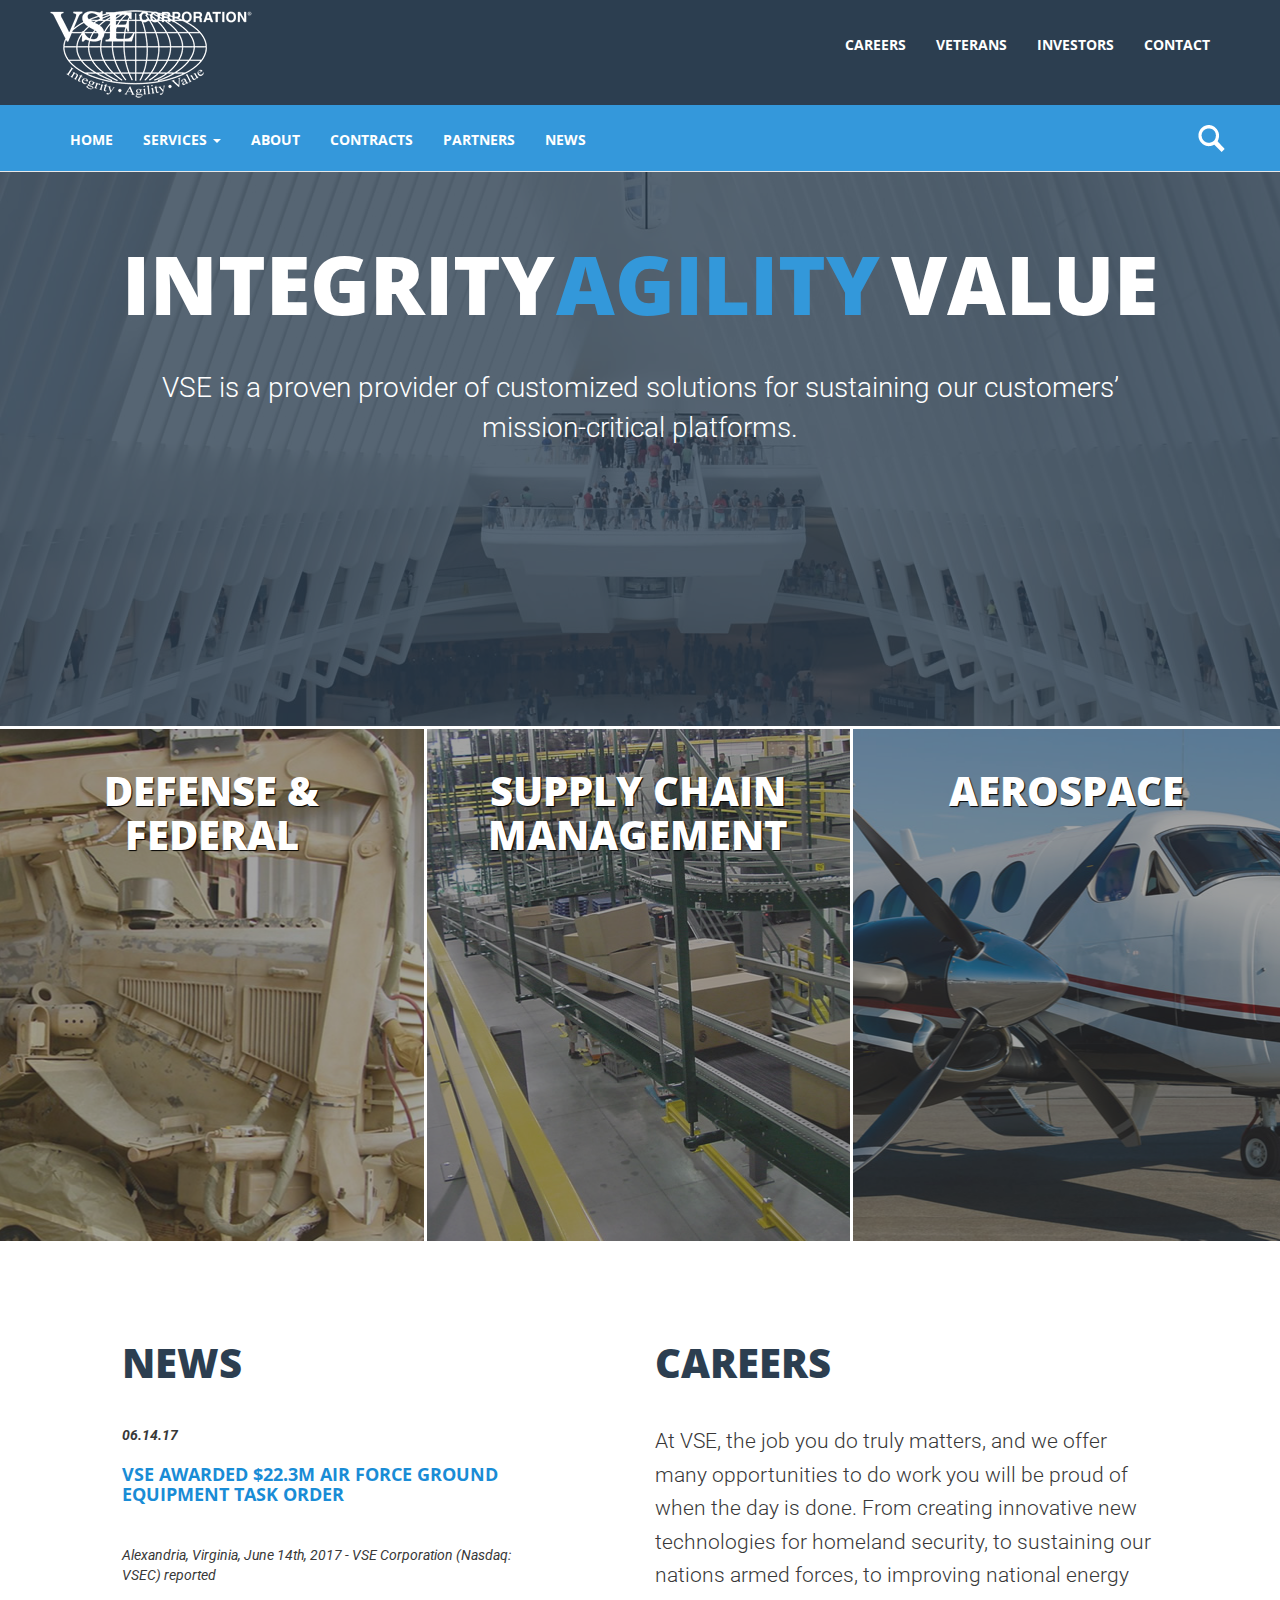
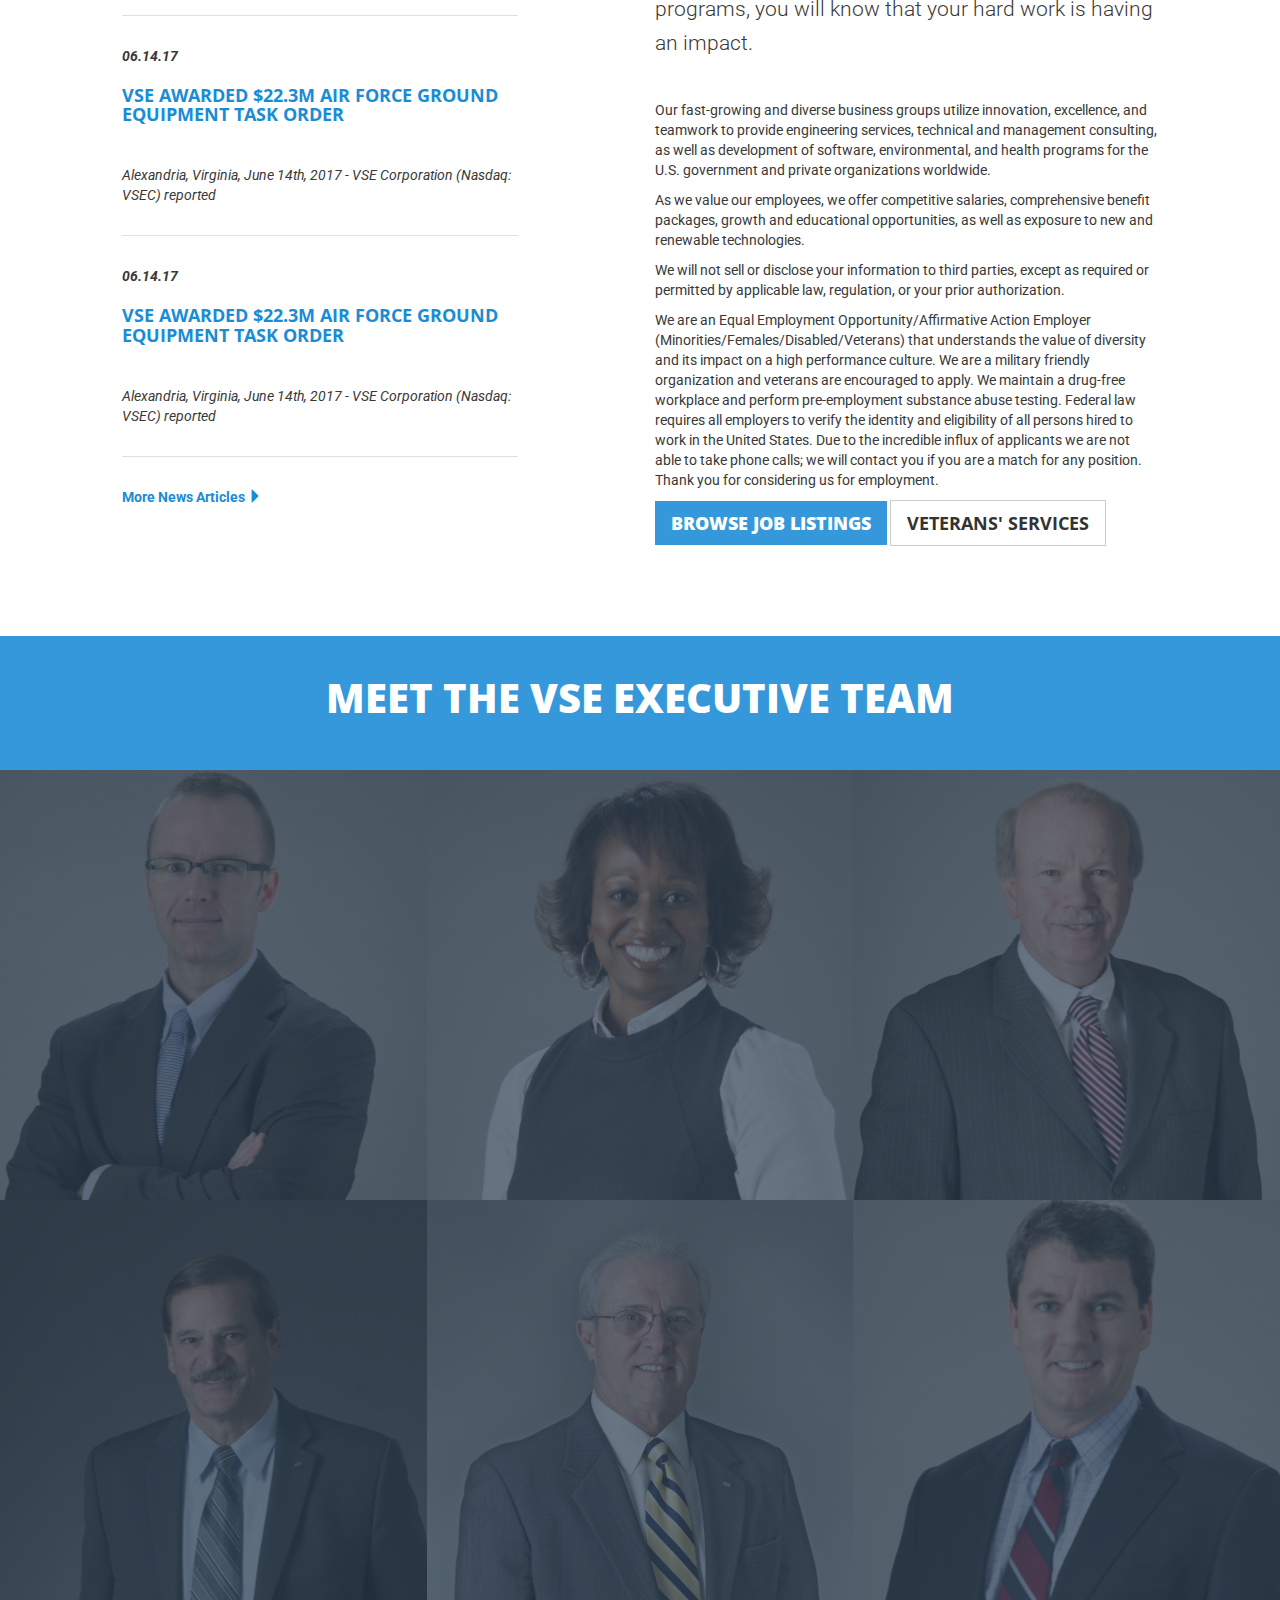
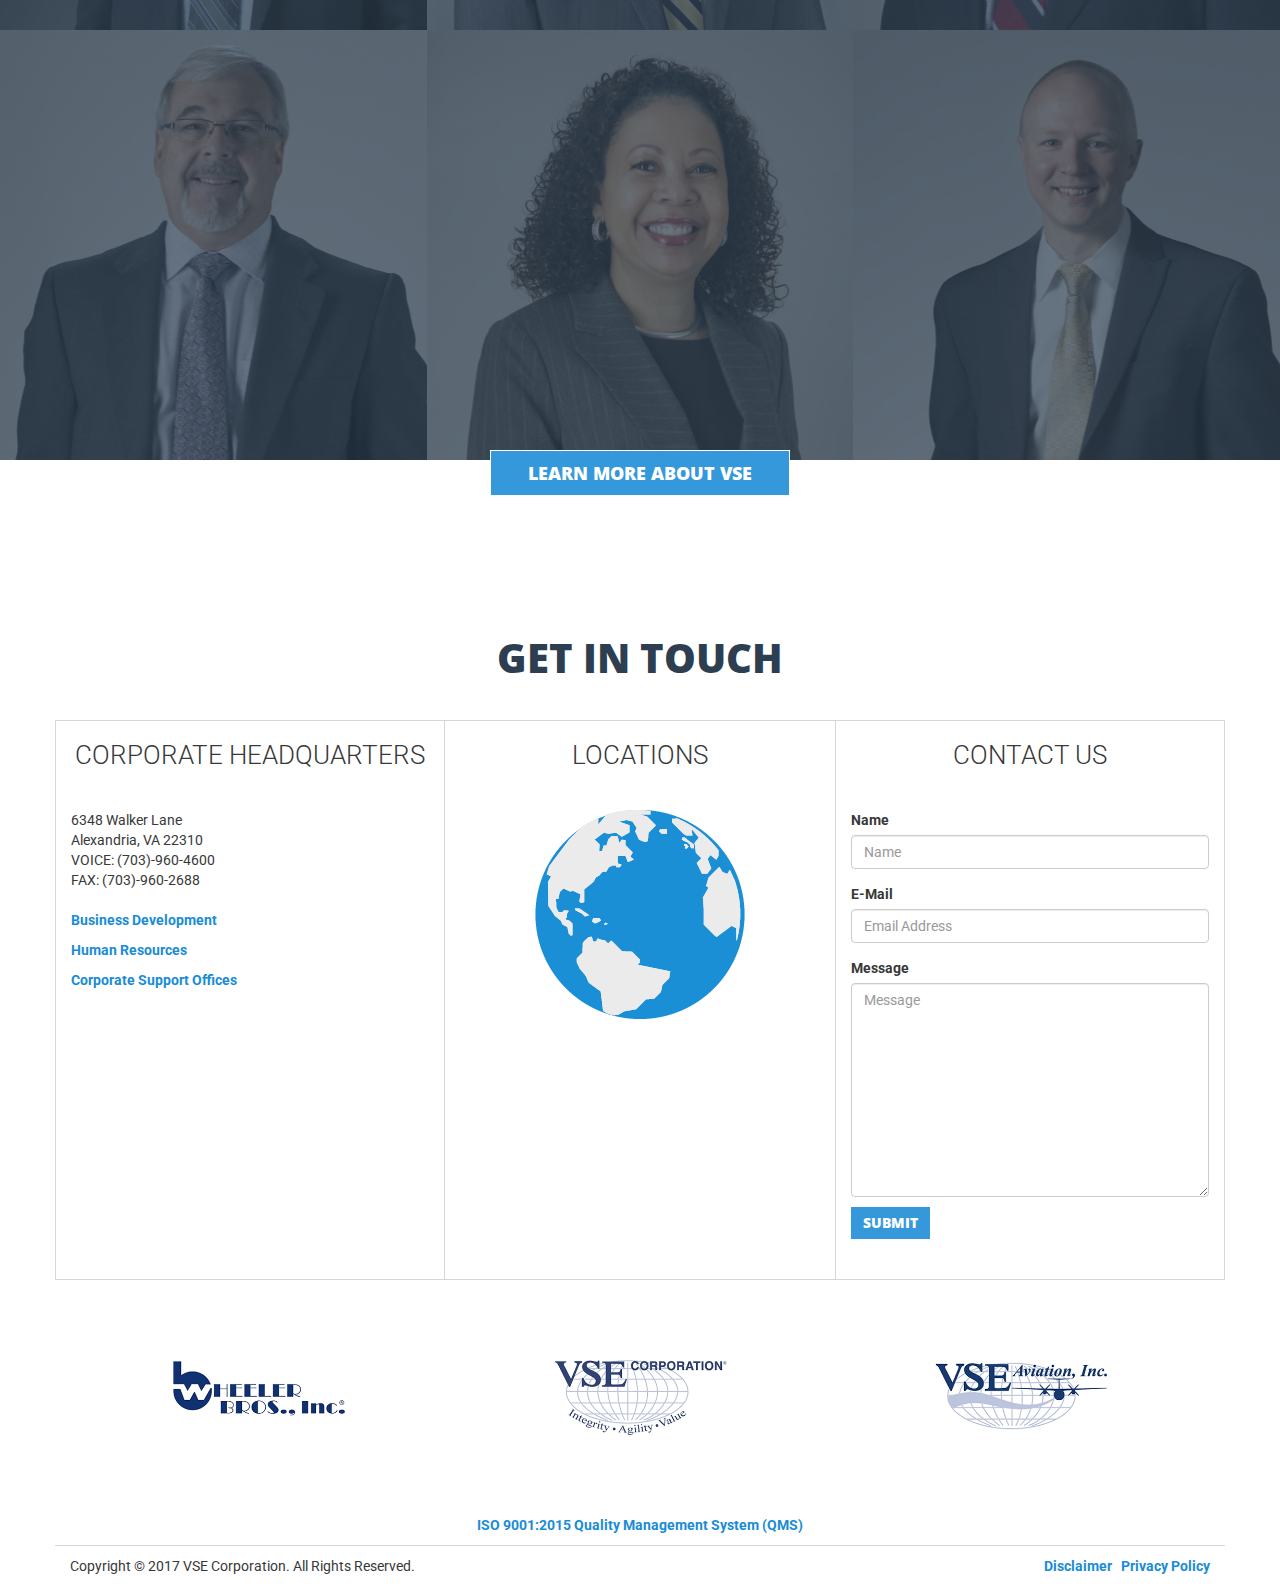
==== commit 01964a29: "added sway files" ====
--- a/index.html
+++ b/index.html
@@ -104,7 +104,7 @@
 		<div class="col-md-4 servicesBox" id="box-FSG">
 			<h3>Defense &amp; <br>Federal</h3>
 			<p>Our Federal Services Group provides refurbishment services to extend and enhance the life of existing vehicles and equipment, fleet-wide ship and aircraft sustainment and maintenance, and other technical, management, engineering, logistics and foreign military sales services to the U.S. Navy and Marine Corps, U.S. Army and Army Reserve, U.S. Air Force, and other customers. Our subsidiaries, Akimeka LLC and Energetics Incorporated provide IT and management consulting services to Federal Civilian Agencies, such as the National Institutes of Health, Veterans Administration and the Department of Energy. </p>
-			<p><a href="#">Defense &amp; Federal <span class="glyphicon glyphicon-triangle-right"></span></a></p>
+			<p><a href="defense-federal.html">Defense &amp; Federal <span class="glyphicon glyphicon-triangle-right"></span></a></p>
 		</div>
 		<div class="col-md-4 servicesBox" id="box-SCM">
 			<h3>Supply Chain <br>Management</h3>
--- a/css/styles.css
+++ b/css/styles.css
@@ -331,6 +331,51 @@
 .page-contracts article:last-child dd {margin-bottom:4px;}
 
 /* --/Contracts --*/
+
+
+.lead, .intro {line-height:1.6;}
+.subintro p {font-size:22px;font-style:italic;}
+.subintro {margin:40px 0;}
+
+section:not(.sidebar) {
+    background-color: #cad2d8;
+    padding: 40px 60px;    
+	box-shadow:0 -20px 0 #cad2d8;
+	position:relative;
+}
+section::before {
+	width: 0;
+	height: 0;
+	border-style: solid;
+	border-width: 50px 0 50px 30px;
+	border-color: transparent transparent transparent #3498db;
+	content:"";
+	display:block;
+	position:absolute;
+	left:0px;
+	top:0;	
+	bottom:0;
+	margin:auto;
+	z-index:2;
+}
+section::after {
+    width: 0;
+    height: 0;
+    border-style: solid;
+    border-width: 60px 0 60px 36px;
+    border-color: transparent transparent transparent #fff;
+    content: "";
+    display: block;
+    position: absolute;
+    left: 0px;
+    top: 0;
+    bottom: 0;
+    margin: auto;
+    z-index: 1;
+}
+
+
+.mainContent [class*="col-"] {padding:20px;}
 
 
 @media (min-width: 768px) {
